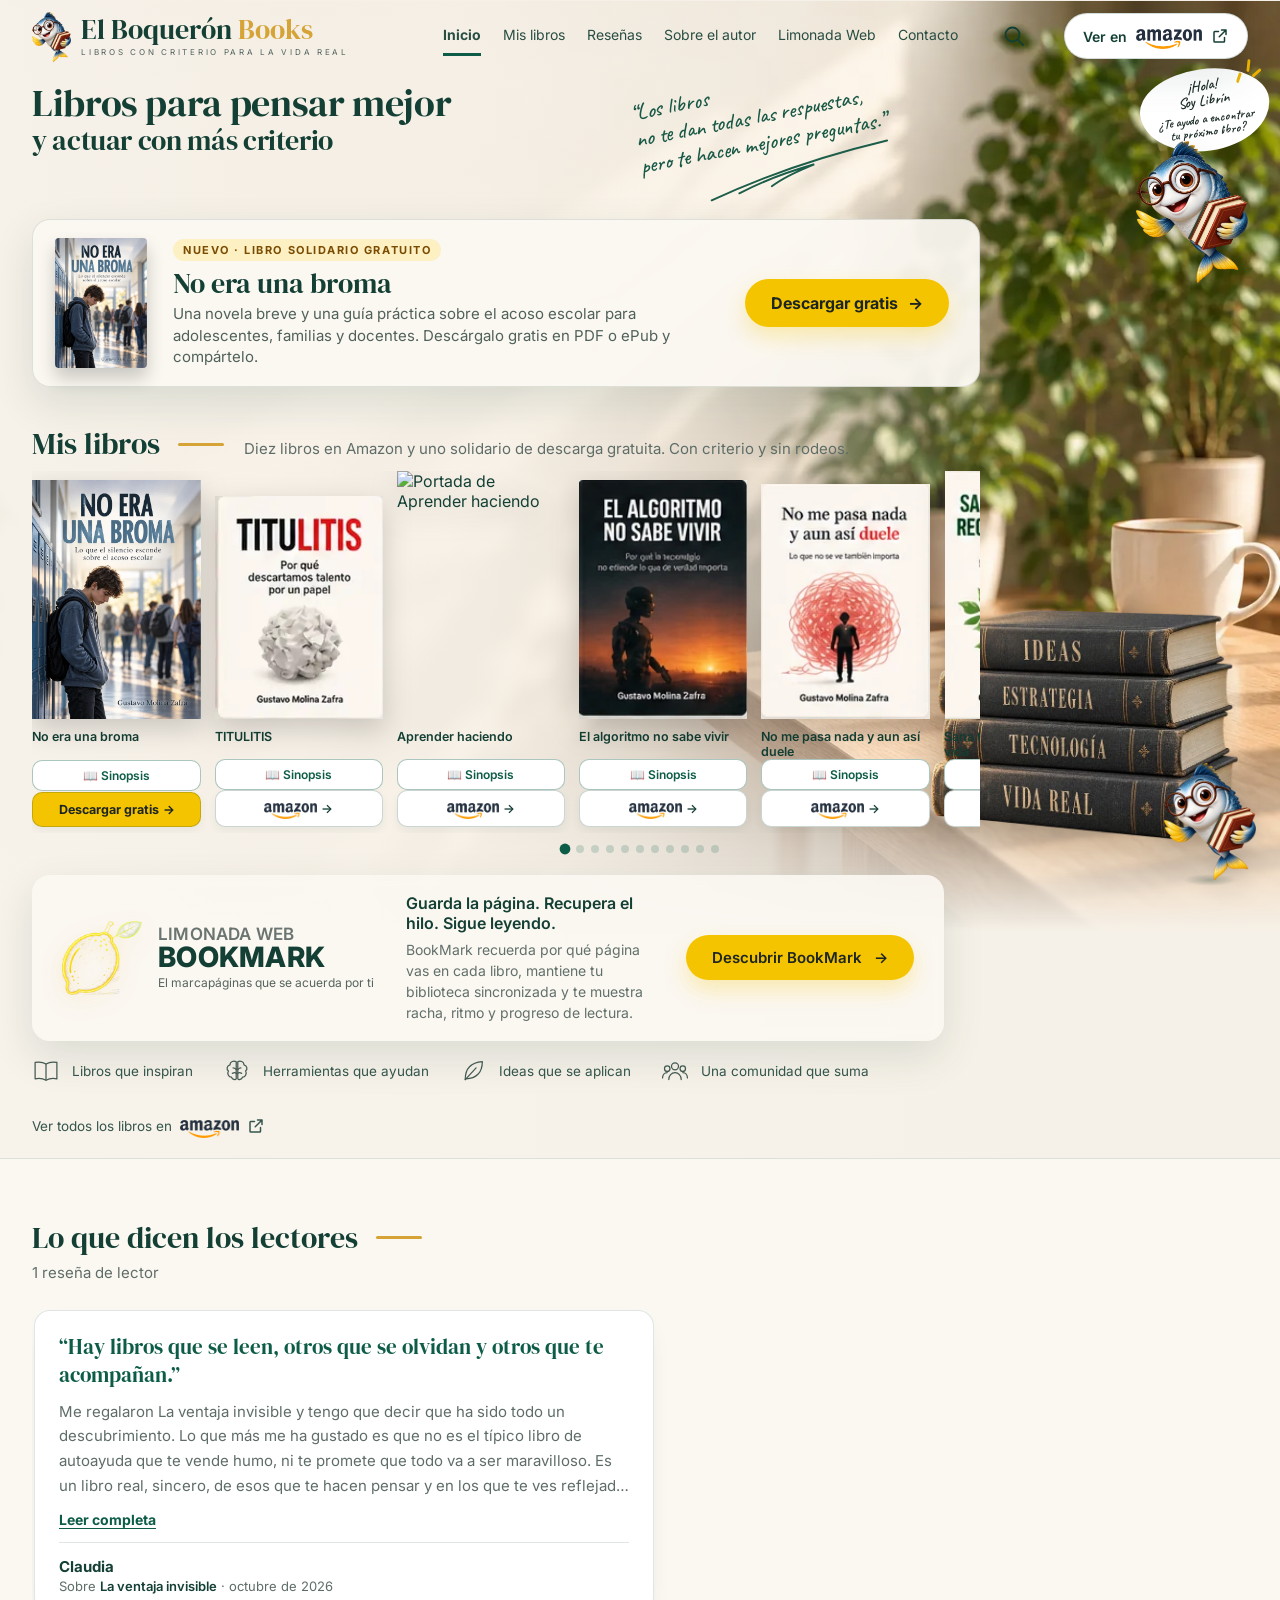
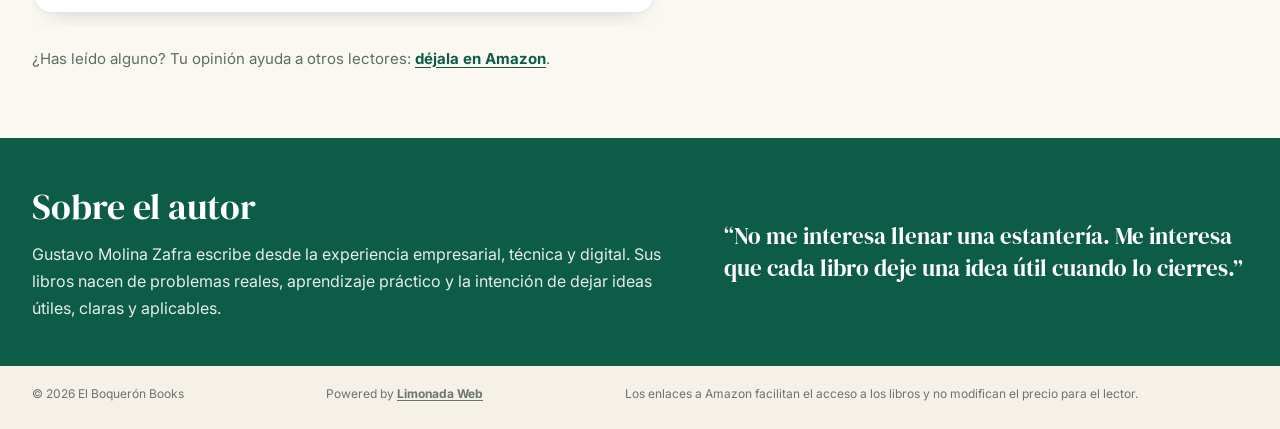
==== index.html @ f9d245a7 "Ficha No era una broma: enlace a Limonada Web en créditos; Librín: biografía como técnico de vehícul" ====
<!DOCTYPE html>
<html lang="es">
<head>
<meta charset="utf-8">
<meta name="viewport" content="width=device-width, initial-scale=1">
<meta name="description" content="El Boquerón Books · Libros de Gustavo Molina Zafra sobre empresa, aprendizaje, tecnología, salud, vida práctica y novela. Y un libro solidario de descarga gratuita sobre acoso escolar: No era una broma.">
<meta name="theme-color" content="#0d5c47">
<link rel="canonical" href="https://elboqueronbooks.com/">
<meta property="og:type" content="website">
<meta property="og:title" content="El Boquerón Books · Gustavo Molina Zafra">
<meta property="og:description" content="Libros para pensar mejor y actuar con más criterio.">
<meta property="og:url" content="https://elboqueronbooks.com/">
<meta property="og:image" content="https://elboqueronbooks.com/icon-512.png">
<title>El Boquerón Books · Gustavo Molina Zafra</title>
<link rel="icon" href="favicon.ico" sizes="any">
<link rel="icon" type="image/png" sizes="32x32" href="favicon-32.png">
<link rel="apple-touch-icon" href="apple-touch-icon.png">
<link rel="preload" as="image" href="assets/fondo-hero.webp" media="(min-width:721px)">
<link rel="preconnect" href="https://fonts.googleapis.com">
<link rel="preconnect" href="https://fonts.gstatic.com" crossorigin>
<link href="https://fonts.googleapis.com/css2?family=Caveat:wght@500;600&family=DM+Serif+Display&family=Inter:wght@400;500;600;700;800&display=swap" rel="stylesheet">
<style>
:root{
  --paper:#f6f1e8;--paper2:#fbf8f2;--ink:#133f34;--muted:#5f6d68;--green:#0d5c47;--green2:#0a4637;
  --gold:#d6a337;--yellow:#f5c400;--line:rgba(19,63,52,.13);--shadow:0 16px 42px rgba(20,62,51,.12);
  --wrap:1300px;--head:88px;
}
*{box-sizing:border-box}
html{scroll-behavior:smooth}
body{margin:0;color:var(--ink);font-family:Inter,system-ui,sans-serif;background:var(--paper);-webkit-font-smoothing:antialiased}
a{color:inherit;text-decoration:none}
img{display:block;max-width:100%}
button,input{font:inherit}
.wrap{width:min(var(--wrap),calc(100% - 64px));margin:auto}
:focus-visible{outline:3px solid var(--gold);outline-offset:3px}

/* ---------- cabecera ---------- */
.topbar{position:sticky;top:0;z-index:60;transition:background .25s,box-shadow .25s,border-color .25s;border-bottom:1px solid transparent}
.topbar.scrolled{background:rgba(249,246,239,.9);backdrop-filter:blur(14px);-webkit-backdrop-filter:blur(14px);border-color:var(--line)}
.navbar{height:var(--head);display:flex;align-items:center;gap:28px}
.brand{display:flex;align-items:center;gap:10px;flex-shrink:0}
.brand img{height:62px;width:auto;margin-top:4px}
.brand-text{display:flex;flex-direction:column}
.brand-name{font-family:"DM Serif Display",serif;font-size:36px;line-height:1;color:var(--ink);white-space:nowrap}
.brand-name em{font-style:normal;color:var(--gold)}
.brand-tag{font-size:9.5px;letter-spacing:.34em;color:#51625c;margin-top:6px;white-space:nowrap}
.nav{display:flex;align-items:center;gap:30px;margin-left:auto;font-size:15px;color:#284d43}
.nav a{padding:10px 0;border-bottom:3px solid transparent}
.nav a[aria-current]{font-weight:700;border-color:var(--green)}
.nav a:hover{border-color:rgba(13,92,71,.35)}
.search-btn{display:grid;place-items:center;width:44px;height:44px;margin-left:18px;border:0;border-radius:50%;background:transparent;color:var(--ink);cursor:pointer}
.search-btn:hover{background:rgba(13,92,71,.08)}
.amazon-top{display:inline-flex;align-items:center;gap:0;background:var(--green);color:#fff;padding:13px 24px;border-radius:999px;font-weight:600;font-size:15px;box-shadow:var(--shadow);white-space:nowrap}
.amazon-top:hover,.hero-btn.primary:hover,.buy:hover{background:var(--green2)}
.amazon-a{display:grid;place-items:center;width:28px;height:28px;border-radius:50%;background:#fff;color:#111;font-weight:800;font-family:Georgia,serif;flex-shrink:0}

/* ---------- escenario principal ---------- */
.stage{position:relative;margin-top:calc(var(--head) * -1);padding-top:var(--head);overflow:hidden;
  background:
    linear-gradient(90deg,rgba(247,242,234,.93) 0%,rgba(247,242,234,.84) 38%,rgba(247,242,234,.5) 60%,rgba(247,242,234,0) 80%),
    linear-gradient(180deg,rgba(246,241,232,0) 62%,rgba(246,241,232,.75) 88%,var(--paper) 100%),
    url("assets/fondo-hero.webp") right top/cover no-repeat,var(--paper)}
.stage-inner{position:relative}

.hero{position:relative;min-height:350px;padding-top:26px}
.hero-copy{max-width:640px;position:relative;z-index:2}
.hero h1{font-family:"DM Serif Display",serif;font-weight:400;margin:0;color:var(--ink);letter-spacing:-.015em}
.hero h1 .l1{display:block;font-size:clamp(44px,4.1vw,60px);line-height:1.04}
.hero h1 .l2{display:block;font-size:clamp(33px,3vw,44px);line-height:1.12;margin-top:4px}
.lead{font-size:19px;line-height:1.45;color:#4f615a;margin:14px 0 0;max-width:600px}
.author-name{font-size:19px;font-weight:700;margin:20px 0 4px}
.author-meta{font-size:11px;color:#8b9691;letter-spacing:.3em}
.hero-actions{display:flex;gap:26px;flex-wrap:wrap;margin-top:22px}
.hero-btn{display:inline-flex;align-items:center;gap:12px;padding:14px 26px;border-radius:10px;font-weight:500;font-size:15px;border:1px solid rgba(19,63,52,.4);background:rgba(255,255,255,.35)}
.hero-btn.primary{background:var(--green);color:#fff;border-color:var(--green)}
.hero-btn:not(.primary):hover{background:rgba(255,255,255,.7)}

/* cita manuscrita */
.quote{position:absolute;left:47%;top:70px;z-index:1;margin:0;font-family:Caveat,cursive;font-weight:500;font-size:clamp(24px,2.1vw,34px);line-height:1.2;color:#185846;transform:rotate(-11deg);transform-origin:left top;white-space:nowrap}
.quote svg{display:block;width:230px;height:auto;margin:6px 0 0 60px}

/* Librín en el hero */
.hero-librin{position:absolute;right:0;top:-6px;z-index:3;width:112px}
.hero-bubble{position:relative;display:block;margin:0 0 -18px 16px;width:220px;padding:18px 20px 20px;border:0;border-radius:50% 50% 50% 50%/46% 46% 54% 54%;background:#fff;box-shadow:0 14px 34px rgba(0,0,0,.12);font-family:Caveat,cursive;font-weight:600;font-size:25px;line-height:1.02;color:#1b2b27;text-align:center;transform:rotate(-8deg);cursor:pointer}
.hero-bubble small{display:block;font-size:21px;margin-top:4px;line-height:1.05}
.hero-bubble:after{content:"";position:absolute;left:44px;bottom:-14px;width:30px;height:30px;background:#fff;clip-path:polygon(0 0,100% 0,10% 100%)}
.hero-bubble svg{position:absolute;right:4px;top:-4px;width:26px;height:26px;pointer-events:none}
.hero-fish{display:block;width:112px;margin-left:auto;padding:0;border:0;background:transparent;cursor:pointer}
.hero-fish img{width:100%;height:auto;filter:drop-shadow(0 18px 18px rgba(0,0,0,.16));animation:librinBob 3.6s ease-in-out infinite}
.hero-fish:hover img{animation-play-state:paused}

/* libros */
.books-area{position:relative;padding-top:22px}
.section-head{margin:0 0 18px}
.section-head h2{font-family:"DM Serif Display",serif;font-weight:400;font-size:clamp(32px,2.6vw,40px);line-height:1;margin:0 0 6px;display:flex;align-items:center;gap:18px}
.section-head h2:after{content:"";width:46px;height:3px;background:var(--gold);border-radius:99px}
.section-head p{margin:0;color:var(--muted);font-size:16px}
.books{display:flex;overflow-x:auto;overflow-y:visible;gap:18px;max-width:min(1010px,78%);scroll-snap-type:x mandatory;padding-bottom:6px;scrollbar-width:none;-ms-overflow-style:none;touch-action:pan-x}.books::-webkit-scrollbar{display:none}
.book{display:flex;flex-direction:column;flex:0 0 calc((min(1010px,78vw) - 5*18px)/5.4);scroll-snap-align:start;min-width:100px;touch-action:pan-x;overflow:visible}
.cover{position:relative;aspect-ratio:.68/1}
.cover img{position:absolute;inset:0;width:100%;height:100%;object-fit:contain;object-position:center bottom;filter:drop-shadow(0 10px 14px rgba(0,0,0,.18))}
.book h3{font-size:15px;line-height:1.18;margin:12px 0 5px;font-weight:600}
.book p{font-size:13px;line-height:1.38;color:#66736e;margin:0 0 14px}
.buy{margin-top:auto;align-self:flex-start;display:inline-flex;align-items:center;gap:8px;background:var(--green);color:#fff;padding:9px 16px 9px 10px;border-radius:12px;font-size:13px;font-weight:500;white-space:nowrap}
.buy .amazon-a{width:24px;height:24px;font-size:14px}
.pile{position:absolute;z-index:1;top:70px;right:calc(-1 * max(32px,(100vw - var(--wrap)) / 2) - 18px);width:clamp(250px,21vw,340px);pointer-events:none;filter:drop-shadow(-10px 18px 18px rgba(40,30,20,.22))}

/* libro solidario */
.solidario{position:relative;z-index:2;margin:6px 0 26px;max-width:min(1010px,78%);display:grid;grid-template-columns:auto 1fr auto;gap:26px;align-items:center;padding:18px 30px 18px 22px;background:rgba(251,248,242,.94);border-radius:18px;border:1px solid var(--line);box-shadow:var(--shadow)}
.sol-cover{width:92px;height:auto;border-radius:4px;box-shadow:0 10px 18px rgba(0,0,0,.2)}
.sol-tag{display:inline-block;font-size:11px;font-weight:700;letter-spacing:.14em;text-transform:uppercase;color:#7a4b00;background:#fdf0c2;border-radius:999px;padding:4px 10px;margin-bottom:8px}
.sol-copy h2{font-family:"DM Serif Display",serif;font-weight:400;font-size:28px;line-height:1.05;margin:0 0 4px}
.sol-copy p{margin:0;color:#4f615a;font-size:15px;line-height:1.45;max-width:520px}
.sol-cta{display:inline-flex;align-items:center;gap:10px;background:var(--yellow);color:#1c2522;padding:14px 26px;border-radius:999px;font-weight:700;white-space:nowrap;box-shadow:0 10px 22px rgba(245,196,0,.28)}
.sol-cta:hover{background:#e8b900}
.buy.free{background:var(--yellow);color:#1c2522;font-weight:700;padding:9px 16px}
.buy.free:hover{background:#e8b900}
.bcard .free-link{display:inline-block;margin-top:6px;background:var(--yellow);color:#1c2522;font-weight:700;border-radius:8px;padding:6px 10px;font-size:13px}
@media (max-width:720px){.solidario{grid-template-columns:auto 1fr;max-width:100%;padding:16px;gap:16px}.sol-cta{grid-column:1/-1;justify-content:center}.sol-cover{width:74px}.sol-copy h2{font-size:23px}.sol-copy p{font-size:14px}}

/* BookMark */
.bookmark{position:relative;z-index:2;margin:30px 0 0;max-width:min(1170px,91%);padding:18px 44px 18px 40px;background:rgba(251,248,242,.9);backdrop-filter:blur(6px);-webkit-backdrop-filter:blur(6px);border-radius:18px;box-shadow:var(--shadow);display:grid;grid-template-columns:auto 1fr auto;align-items:center;gap:48px}
.bm-logo{display:flex;align-items:center;gap:16px}
.bm-logo img{width:92px;height:auto;flex-shrink:0;filter:drop-shadow(0 6px 10px rgba(214,163,55,.35))}
.bm-logo strong{display:block;font-size:22px;font-weight:600;color:#6a7470;letter-spacing:.01em;line-height:1}
.bm-logo b{display:block;font-size:34px;line-height:1.05;font-weight:800;color:var(--ink);letter-spacing:.01em}
.bm-logo small{display:block;font-size:13px;color:#56645f;margin-top:2px}
.bm-copy h3{font-size:18px;margin:0 0 6px;font-weight:600}
.bm-copy p{margin:0;color:#62706b;line-height:1.5;font-size:15px;max-width:440px}
.bm-cta{background:var(--yellow);color:#1c2522;padding:16px 32px;border-radius:999px;font-weight:600;white-space:nowrap;display:inline-flex;gap:12px;align-items:center;box-shadow:0 10px 22px rgba(245,196,0,.28)}
.bm-cta:hover{background:#e8b900}

/* ventajas */
.benefits{display:flex;align-items:center;gap:46px;padding:26px 0 30px;color:#35564c;font-size:14px}
.benefit{display:flex;align-items:center;gap:12px}
.benefit svg{width:34px;height:34px;flex-shrink:0;color:#445a53}
.benefits .all{margin-left:auto;display:flex;align-items:center;gap:12px}
.benefits .all:hover{color:var(--green)}

/* sobre el autor y pie */
.about{padding:60px 0;background:var(--green);color:#fff}
.about-grid{display:grid;grid-template-columns:1.1fr .9fr;gap:52px;align-items:center}
.about h2{font-family:"DM Serif Display",serif;font-size:44px;margin:0 0 14px;font-weight:400}
.about p{font-size:17px;line-height:1.7;color:#e5eee9;margin:0}
.about .quote2{font-family:"DM Serif Display",serif;font-size:28px;line-height:1.4}
footer{padding:24px 0 70px;font-size:12px;color:#69756f}
.footer-row{display:flex;justify-content:space-between;gap:20px;flex-wrap:wrap}

/* ---------- Librín flotante ---------- */
.librin-float{position:fixed;right:24px;bottom:20px;z-index:80;display:flex;flex-direction:column;align-items:flex-end;gap:14px;transition:opacity .3s,transform .3s}
.librin-float.off{opacity:0;transform:translateY(24px) scale(.9);pointer-events:none}
.librin-float.hidden{display:none}
.librin-bubble{position:relative;display:none;width:220px;margin-right:30px;padding:15px 18px;background:#fff;border:0;border-radius:24px;box-shadow:0 18px 40px rgba(0,0,0,.16);text-align:left;cursor:pointer;color:inherit}
.librin-bubble:after{content:"";position:absolute;right:38px;bottom:-9px;width:20px;height:20px;background:#fff;transform:rotate(45deg);border-radius:4px}
.librin-bubble strong{display:block;font-size:19px;line-height:1.08;color:#174f42}
.librin-bubble span{display:block;margin-top:6px;font-size:14px;line-height:1.32;color:#35574e}
.librin-x{position:absolute;right:24px;top:-12px;z-index:2;display:none;width:31px;height:31px;border-radius:50%;border:1px solid var(--line);background:#fff;box-shadow:var(--shadow);place-items:center;font-size:18px;line-height:1;color:var(--ink);cursor:pointer}
.librin-figure{position:relative;display:block;width:112px;padding:0;border:0;background:transparent;cursor:pointer;-webkit-tap-highlight-color:transparent}
.librin-figure img{position:relative;z-index:1;width:100%;height:auto;pointer-events:none;filter:drop-shadow(0 10px 14px rgba(0,0,0,.18));animation:librinBob 3.4s ease-in-out infinite;transition:transform .2s}
.librin-figure:after{content:"";position:absolute;left:22%;right:22%;bottom:-6px;height:12px;border-radius:50%;background:radial-gradient(ellipse,rgba(19,63,52,.28),rgba(19,63,52,0) 70%);animation:librinShadow 3.4s ease-in-out infinite}
.librin-figure:hover img{animation-play-state:paused;transform:translateY(-6px) rotate(-4deg) scale(1.04)}
.librin-bubble.gone,.librin-x.gone{display:none!important}
@keyframes librinBob{0%,100%{transform:translateY(0) rotate(-2deg)}50%{transform:translateY(-12px) rotate(2deg)}}
@keyframes librinShadow{0%,100%{transform:scaleX(1);opacity:1}50%{transform:scaleX(.72);opacity:.55}}

/* ---------- chat ---------- */
.chat{position:fixed;right:20px;top:104px;width:min(380px,calc(100vw - 28px));height:560px;max-height:calc(100vh - 124px);z-index:95;background:var(--paper2);border:1px solid var(--line);border-radius:20px;box-shadow:0 24px 65px rgba(0,0,0,.22);display:none;flex-direction:column;overflow:hidden}
.chat.open{display:flex}
.chat-head{background:var(--green);color:#fff;padding:14px 16px;display:flex;align-items:center;gap:10px}
.chat-avatar{width:46px;height:46px;border-radius:50%;overflow:hidden;background:#fff;flex-shrink:0}
.chat-avatar img{width:100%;height:100%;object-fit:cover}
.chat-id strong{font-family:"DM Serif Display",serif;font-size:22px;font-weight:400;display:block}
.chat-id small{opacity:.8}
.chat-close{margin-left:auto;border:0;background:none;color:#fff;font-size:25px;cursor:pointer}
.chat-body{flex:1;overflow:auto;padding:14px;background:#f8f4ec}
.msg{max-width:86%;padding:10px 12px;border-radius:14px;margin-bottom:10px;font-size:13px;line-height:1.45}
.msg.bot{background:#fff;border:1px solid #e1d9cc;border-bottom-left-radius:4px}
.msg.user{background:var(--green);color:#fff;margin-left:auto;border-bottom-right-radius:4px}
.typing{display:inline-flex;gap:5px;padding:11px 13px;background:#fff;border:1px solid #e1d9cc;border-radius:14px}
.typing i{width:7px;height:7px;border-radius:50%;background:#8d9994;animation:blink 1s infinite}
.typing i:nth-child(2){animation-delay:.15s}.typing i:nth-child(3){animation-delay:.3s}
@keyframes blink{0%,80%,100%{opacity:.25;transform:none}40%{opacity:1;transform:translateY(-2px)}}
.chat-chips{display:grid;grid-template-columns:1fr 1fr;gap:7px;padding:10px;background:#f8f4ec}
.chat-chips button{border:1px solid var(--line);background:#fff;border-radius:999px;padding:8px 9px;font-size:11px;cursor:pointer}
.chat-form{display:grid;grid-template-columns:1fr 44px;gap:8px;padding:10px;border-top:1px solid var(--line);background:#fff}
.chat-form input{min-width:0;border:1px solid #d7cec0;border-radius:999px;padding:11px 13px;outline:none}
.chat-form input:focus{border-color:var(--green)}
.chat-form button{border:0;border-radius:50%;background:var(--green);color:#fff;font-size:18px;cursor:pointer}
.chat-note{text-align:center;background:#fff;color:#7b8580;font-size:9px;padding:0 10px 6px}
.chat-restart{display:block;width:calc(100% - 20px);margin:0 10px 9px;padding:7px;border:1px solid rgba(13,92,71,.2);border-radius:8px;background:transparent;color:var(--green);font-size:11px;font-weight:600;cursor:pointer;text-align:center}
.chat-restart:hover{background:#f0faf5}

/* ---------- ajuste de tamaños: hero más compacto ---------- */
:root{--head:72px}
.brand img{height:50px;margin-top:2px}.brand-name{font-size:30px}.brand-tag{font-size:8.5px;margin-top:4px}
.nav{font-size:14px;gap:26px}.amazon-top{padding:10px 20px;font-size:14px}.amazon-a{width:26px;height:26px}
.hero{min-height:0;padding-top:10px;padding-bottom:4px}
.hero h1 .l1{font-size:clamp(34px,3vw,44px);line-height:1.05}
.hero h1 .l2{font-size:clamp(25px,2.2vw,32px);margin-top:2px}
.lead{font-size:16px;line-height:1.45;margin-top:8px;max-width:600px}
.author{display:flex;align-items:baseline;gap:14px;flex-wrap:wrap;margin-top:12px}
.author-name{font-size:16px;margin:0}.author-meta{font-size:10px}
.hero-actions{margin-top:14px;gap:16px}.hero-btn{padding:10px 20px;font-size:14px}
.quote{top:28px;font-size:clamp(21px,1.75vw,28px)}.quote svg{width:190px;margin-top:4px}
.hero-librin{width:112px;top:-4px}
.hero-bubble{width:130px;font-size:15px;padding:9px 10px 11px;margin:0 0 -10px 4px}.hero-bubble small{font-size:13px}
.hero-bubble:after{left:36px;bottom:-12px;width:24px;height:24px}
.hero-fish{width:112px}
.books-area{padding-top:16px}
.section-head{display:flex;align-items:baseline;gap:20px;flex-wrap:wrap;margin-bottom:12px}
.section-head h2{font-size:30px;margin:0}.section-head p{font-size:15px}
.books{gap:18px}
.book h3{font-size:14px;margin:10px 0 12px}.book p{font-size:12.5px;margin-bottom:12px}
.buy{align-self:stretch;justify-content:center;padding:8px;font-size:12.5px;border-radius:10px}.buy .amazon-a{width:22px;height:22px;font-size:13px}
.pile{top:215px;height:auto;width:clamp(220px,18vw,290px)}
.bookmark{margin-top:22px;padding:12px 32px;gap:36px}
.bm-logo img{width:80px}.bm-logo strong{font-size:17px}.bm-logo b{font-size:28px}.bm-logo small{font-size:12px}
.bm-copy h3{font-size:16px}.bm-copy p{font-size:14px}.bm-cta{padding:13px 26px;font-size:15px}
.benefits{padding:16px 0 20px;font-size:13.5px}.benefit svg{width:28px;height:28px}
.about{padding:44px 0}.about h2{font-size:36px;margin-bottom:10px}.about p{font-size:16px}.about .quote2{font-size:23px}
footer{padding:20px 0 28px}
.librin-figure{width:92px}
@media(min-width:1121px){footer .footer-row{padding-right:110px}}

/* ---------- botones con logotipo oficial de Amazon (sin alterar, sobre blanco) ---------- */
.amz-logo{display:block;width:auto;height:20px;margin-top:6px;flex-shrink:0}
.amazon-top{background:#fff;color:var(--ink);border:1px solid rgba(19,63,52,.18);gap:9px;padding:9px 18px}
.amazon-top:hover{background:#fff;border-color:var(--green)}
.buy{background:#fff;color:var(--ink);border:1px solid rgba(19,63,52,.22);gap:6px;font-weight:600;box-shadow:0 4px 10px rgba(20,62,51,.06)}
.buy:hover{background:#fff;border-color:var(--green);box-shadow:0 6px 14px rgba(20,62,51,.12)}
.buy .amz-logo{height:17px;margin-top:5px}
.benefits .all{gap:8px}.benefits .all .amz-logo{height:18px;margin-top:5px}

/* ---------- escritorio: fondo ajustado a la altura de pantalla (mesa y libros visibles sin scroll) ---------- */
@media(min-width:1121px){
 .stage{--bgH:clamp(600px,calc(100vh + 30px),1080px);background:var(--paper)}
 .stage:before{content:"";position:absolute;top:0;right:0;z-index:0;height:var(--bgH);aspect-ratio:1536/1024;
  background:url("assets/fondo-hero.webp") right top/cover no-repeat;
  -webkit-mask-image:linear-gradient(to right,transparent 0,#000 24%),linear-gradient(to bottom,#000 78%,transparent 100%);
  -webkit-mask-composite:source-in;
  mask-image:linear-gradient(to right,transparent 0,#000 24%),linear-gradient(to bottom,#000 78%,transparent 100%);
  mask-composite:intersect;pointer-events:none}
 .stage:after{content:"";position:absolute;inset:0;z-index:0;pointer-events:none;
  background:linear-gradient(90deg,rgba(247,242,234,.93) 0%,rgba(247,242,234,.84) 38%,rgba(247,242,234,.5) 60%,rgba(247,242,234,0) 80%)}
 .stage-inner{z-index:2}
 .hero{min-height:clamp(140px,10.2vw,160px)}
 .bookmark{max-width:min(1000px,75%)}
 .benefits{max-width:min(1000px,75%);flex-wrap:wrap;gap:12px 30px}.benefits .all{margin-left:0}
 .pile{z-index:1;top:calc(var(--bgH) * .655);right:calc(var(--bgH) * .045);width:calc(var(--bgH) * .33);height:auto}
}

/* ---------- chat de Librín: mensajes enriquecidos ---------- */
.msg p{margin:0 0 6px}.msg p:last-child{margin:0}
.msg.bot strong{color:var(--ink)}
.chat-chips{display:flex;flex-wrap:wrap;gap:6px;padding:8px 10px 10px}
.chat-chips[hidden]{display:none}
.chat-chips button{padding:7px 11px;font-size:11.5px;color:var(--ink);transition:border-color .15s,background .15s}
.chat-chips button:hover{border-color:var(--green);background:#f3f8f5}
.bcard{display:grid;grid-template-columns:48px 1fr;gap:10px;align-items:center;max-width:90%;margin:0 0 8px;padding:8px;background:#fff;border:1px solid #e1d9cc;border-radius:12px}
.bc-cover{width:48px;height:72px;object-fit:cover;border-radius:3px;box-shadow:0 4px 10px rgba(0,0,0,.15)}
.bcard b{display:block;font-size:12.5px;line-height:1.2;color:var(--ink)}
.bcard small{display:block;margin:2px 0 7px;font-size:11px;line-height:1.3;color:#6b7771}
.bcard a{display:inline-flex;align-items:center;gap:5px;padding:4px 9px;border:1px solid rgba(19,63,52,.22);border-radius:8px;font-size:11.5px;font-weight:600;color:var(--ink)}
.bcard a:hover{border-color:var(--green)}
.bcard a img{height:13px;width:auto;margin-top:4px}

/* ---------- siete libros en una fila ---------- */
.buy .buy-txt{display:none}
.book h3{font-size:12.5px;line-height:1.2}
.buy{padding:7px 4px;gap:4px}.buy .buy-txt{display:none}.buy .amz-logo{height:16px}

/* ---------- sinopsis al pasar el ratón por la portada ---------- */
.synopsis{display:none!important}
.cover{cursor:help;outline:none}
.syn-btn{display:block;width:100%;margin:8px 0 0;padding:7px 6px;border:1px solid rgba(13,92,71,.35);border-radius:10px;
 background:#fff;color:var(--green);font-size:12px;font-weight:600;cursor:pointer;text-align:center;
 transition:background .15s,border-color .15s}
.syn-btn:hover{background:#f0faf5;border-color:var(--green)}
/* modal de sinopsis */
.syn-overlay{display:none;position:fixed;inset:0;z-index:9000;background:rgba(0,0,0,.55);align-items:center;justify-content:center;padding:16px}
.syn-overlay.open{display:flex}
.syn-modal{background:#fff;border-radius:16px;max-width:520px;width:100%;max-height:80vh;display:flex;flex-direction:column;box-shadow:0 24px 60px rgba(0,0,0,.3);overflow:hidden}
.syn-modal-head{padding:20px 22px 16px;border-bottom:1px solid #eee;display:flex;align-items:flex-start;justify-content:space-between;gap:12px}
.syn-modal-head h2{font-family:"DM Serif Display",serif;font-size:22px;font-weight:400;color:var(--ink);margin:0;line-height:1.2}
.syn-modal-close{flex-shrink:0;width:34px;height:34px;border-radius:50%;border:1px solid #ddd;background:#fff;font-size:20px;cursor:pointer;display:grid;place-items:center;color:#666;margin-top:-2px}
.syn-modal-close:hover{background:#f5f5f5}
.syn-modal-body{padding:18px 22px 22px;overflow-y:auto;font-size:14.5px;line-height:1.65;color:#2d3e38}
.syn-modal-body .syn-hook{font-family:"DM Serif Display",serif;font-size:20px;line-height:1.25;color:var(--ink);margin:0 0 14px;display:block}
.syn-modal-body p{margin:0 0 10px}.syn-modal-body p:last-child{margin:0}
.syn-modal-foot{padding:14px 22px;border-top:1px solid #eee;display:flex;justify-content:flex-end}
.syn-modal-foot button{padding:10px 28px;background:var(--green);color:#fff;border:none;border-radius:10px;font-size:14px;font-weight:600;cursor:pointer}
.syn-modal-foot button:hover{background:var(--green2)}
@media(max-width:520px){.syn-modal-head h2{font-size:18px}.syn-modal-body{font-size:13.5px}.syn-modal-body .syn-hook{font-size:17px}}
.book .synopsis p{margin:0 0 8px;color:#dde9e3;font-size:12.5px;line-height:1.5}.book .synopsis p:last-child{margin:0}
.book .synopsis .syn-hook{font-family:"DM Serif Display",serif;font-size:17px;line-height:1.25;color:#fff;margin-bottom:10px}
.synopsis:before{content:"";display:block;width:34px;height:3px;border-radius:9px;background:var(--gold);margin-bottom:10px}




@media(hover:none){.cover{cursor:pointer}.cover:hover .synopsis{opacity:0;visibility:hidden}.book.syn-open .synopsis{opacity:1;visibility:visible;transform:none}}

@media(prefers-reduced-motion:reduce){.synopsis{transition:none}}

/* puntos de navegación del carrusel */
.car-dots{display:flex;justify-content:center;gap:7px;margin-top:12px}
.car-dots button{width:8px;height:8px;border-radius:50%;border:none;background:rgba(13,92,71,.18);padding:0;cursor:pointer;transition:background .2s,transform .2s}
.car-dots button.active{background:var(--green);transform:scale(1.35)}
.car-dots button:hover:not(.active){background:rgba(13,92,71,.4)}
@media(max-width:720px){.car-dots{gap:6px}.car-dots button{width:7px;height:7px}}

/* alineación botones sinopsis */
.book h3{min-height:2.4em;display:-webkit-box;-webkit-line-clamp:2;-webkit-box-orient:vertical;overflow:hidden;margin-bottom:0}
.syn-btn{margin-top:auto!important}

/* ---------- responsive ---------- */
@media(min-width:1440px){.bookmark{margin-left:-56px}}
@media(max-width:1280px){
 .brand-name{font-size:28px}.brand-tag{font-size:8px}.nav{gap:22px;font-size:14px}.search-btn{margin-left:6px}
 .books{gap:14px}.quote{left:49%}
 .bookmark{margin-left:0;gap:32px;padding:18px 30px}
 .benefits{gap:30px}
}
@media(max-width:1120px){
 :root{--head:78px}
 .brand img{height:52px}.nav{display:none}.search-btn{margin-left:auto}
 .stage{background:
    linear-gradient(90deg,rgba(247,242,234,.94) 0%,rgba(247,242,234,.8) 55%,rgba(247,242,234,.35) 100%),
    linear-gradient(180deg,rgba(246,241,232,0) 35%,var(--paper) 70%),
    url("assets/fondo-hero.webp") 80% top/auto 780px no-repeat,var(--paper)}
 .hero{min-height:0;padding-bottom:22px}
 .quote,.hero-librin,.pile{display:none}
 .books{max-width:calc(100% + 32px);margin:0 -16px;padding:4px 16px 8px;gap:16px}.book{flex:0 0 calc((100vw - 64px)/3.3)}.book h3{font-size:13.5px}.buy .buy-txt{display:inline}
 .bookmark{max-width:none;grid-template-columns:1fr;gap:18px;padding:22px}
 .benefits{flex-wrap:wrap;gap:18px 30px}.benefits .all{margin-left:0}
 .librin-bubble{display:block}.librin-x{display:grid}
 .chat{top:auto;bottom:20px}
}
@media(max-width:720px){
 :root{--head:68px}
 .wrap{width:calc(100% - 28px)}
 .navbar{gap:8px}.brand{gap:7px;min-width:0}.brand img{height:42px}.brand-name{font-size:21px}.brand-tag{display:none}.hide-sm{display:none}
 .search-btn{width:40px;height:40px}
 .amazon-top .amazon-a{margin-right:7px!important}.amazon-top{padding:7px 12px;font-size:13px;gap:6px;flex-shrink:0}.amazon-top .amz-logo{height:18px}.amazon-top .ext{display:none}.amazon-top .amazon-a{width:22px;height:22px;font-size:13px}
 .stage{background:
    linear-gradient(180deg,rgba(247,242,234,.72) 0%,rgba(247,242,234,.9) 38%,var(--paper) 62%),
    url("assets/fondo-hero-movil.webp") center top/100% auto no-repeat,var(--paper)}
 .hero{padding-top:14px}
 .hero h1 .l1{font-size:33px}.hero h1 .l2{font-size:25px}.lead{font-size:15.5px}.author{row-gap:2px}.section-head{row-gap:4px}.section-head h2{font-size:28px}
 .hero-actions{gap:12px}.hero-btn{padding:13px 18px;font-size:14px}
 .books{max-width:calc(100% + 28px);margin:0 -14px;padding:4px 14px 10px;gap:14px}
 .book{flex:0 0 calc((100vw - 56px)/2.2)}.buy .buy-txt{display:none}
 .book h3{font-size:14px}.book p{font-size:12px}.buy{font-size:12px}
 .bm-logo img{width:70px}.bm-logo strong{font-size:17px}.bm-logo b{font-size:27px}
 .bm-cta{justify-content:center}
 .benefits{display:grid;grid-template-columns:1fr 1fr;font-size:13px}.benefits .all{grid-column:1/-1}
 footer{padding-bottom:110px}.about-grid{grid-template-columns:1fr;gap:26px}.about{padding:44px 0}.about h2{font-size:36px}
 .librin-float{right:10px;bottom:10px}.librin-bubble{width:196px;margin-right:20px;padding:13px 15px}.librin-bubble:after{right:28px}.librin-bubble strong{font-size:17px}.librin-bubble span{font-size:13px}.librin-x{right:12px}.librin-figure{width:92px}
 .chat{right:8px;left:8px;width:auto;bottom:8px;height:min(70vh,520px);max-height:none}
}
@media(prefers-reduced-motion:reduce){
 html{scroll-behavior:auto}
 .hero-fish img,.librin-figure img,.librin-figure:after{animation:none}
 .librin-float{transition:none}
}
/* ---------- Reseñas de lectores ---------- */
.reviews{padding:64px 0 70px;background:var(--paper2);border-top:1px solid var(--line)}
.rev-head{display:flex;align-items:flex-end;justify-content:space-between;gap:20px;flex-wrap:wrap;margin-bottom:24px}
.rev-head .section-head{margin:0}
.rev-summary{display:flex;align-items:center;gap:8px;flex-wrap:wrap;margin-top:10px;color:var(--muted);font-size:15px}
.rev-summary b{color:var(--ink);font-size:18px}
.rev-stars{color:var(--gold);letter-spacing:2px;font-size:17px;white-space:nowrap}
.rev-stars .off{color:rgba(19,63,52,.18)}
.rev-arrows{display:flex;gap:10px}
.rev-arrows[hidden]{display:none}
.rev-arrows button{width:44px;height:44px;border-radius:50%;border:1.5px solid var(--line);background:#fff;color:var(--green);font-size:20px;cursor:pointer;transition:.2s}
.rev-arrows button:hover:not(:disabled){background:var(--green);color:#fff;border-color:var(--green)}
.rev-arrows button:disabled{opacity:.35;cursor:default}
.rev-track{display:flex;gap:18px;overflow-x:auto;scroll-snap-type:x mandatory;padding:4px 2px 14px;scrollbar-width:none}
.rev-track::-webkit-scrollbar{display:none}
.rev-card{flex:0 0 calc((100% - 36px)/3);scroll-snap-align:start;background:#fff;border:1px solid var(--line);border-radius:16px;padding:22px 24px 18px;box-shadow:0 10px 24px -16px rgba(20,62,51,.35);display:flex;flex-direction:column}
.rev-top{display:flex;align-items:center;justify-content:space-between;gap:10px;margin-bottom:8px}
.rev-origin{font-size:11px;font-weight:700;letter-spacing:.06em;text-transform:uppercase;color:var(--green);background:rgba(13,92,71,.08);padding:4px 9px;border-radius:99px}
.rev-card blockquote{margin:0 0 12px;flex:1}
.rev-highlight{margin:0 0 10px;font-family:"DM Serif Display",serif;font-weight:400;font-size:21px;line-height:1.35;color:var(--green)}
.rev-text{font-family:Inter,system-ui,sans-serif;font-size:15px;line-height:1.65;color:var(--muted)}
.rev-text p{margin:0 0 .6em}.rev-text p:last-child{margin:0}
.rev-text.is-clamped{display:-webkit-box;-webkit-line-clamp:4;-webkit-box-orient:vertical;overflow:hidden}
.rev-text.is-clamped p{display:inline}.rev-text.is-clamped p+p:before{content:" "}
.rev-more{align-self:flex-start;margin:0 0 14px;padding:0;border:0;background:none;color:var(--green);font:700 14px Inter,sans-serif;text-decoration:underline;text-underline-offset:3px;cursor:pointer}
.rev-quote{font-family:"DM Serif Display",serif;font-size:46px;line-height:.6;color:var(--gold);height:18px}
.rev-track--one .rev-card{flex-basis:min(620px,100%)}
.rev-foot{display:flex;align-items:center;gap:12px;border-top:1px solid var(--line);padding-top:14px}
.rev-foot img{width:40px;height:60px;object-fit:cover;border-radius:4px;box-shadow:0 4px 10px rgba(0,0,0,.18);flex:none}
.rev-foot strong{display:block;font-size:15px}
.rev-foot small{display:block;color:var(--muted);font-size:13px;margin-top:2px}
.rev-foot em{font-style:normal;font-weight:600;color:var(--ink)}
.rev-cta{margin:22px 0 0;color:var(--muted);font-size:15px}
.rev-cta a{color:var(--green);font-weight:700;text-decoration:underline;text-underline-offset:3px}
@media(max-width:1120px){.rev-card{flex-basis:calc((100% - 18px)/2)}}
@media(max-width:720px){.reviews{padding:44px 0 50px}.rev-card{flex-basis:86%;padding:20px}.rev-track--one .rev-card{flex-basis:100%}.rev-highlight{font-size:19px}.rev-arrows{display:none}}
footer a.lw-powered{color:inherit;font-weight:700;text-decoration:underline;text-underline-offset:2px}
</style>
</head>
<body>
<div class="syn-overlay" id="synOverlay" role="dialog" aria-modal="true" aria-labelledby="synModalTitle">
  <div class="syn-modal">
    <div class="syn-modal-head">
      <h2 id="synModalTitle"></h2>
      <button class="syn-modal-close" id="synModalClose" aria-label="Cerrar">×</button>
    </div>
    <div class="syn-modal-body" id="synModalBody"></div>
    <div class="syn-modal-foot"><button id="synModalFootClose">Cerrar</button></div>
  </div>
</div>
<header class="topbar" id="topbar">
 <div class="wrap navbar">
  <a class="brand" href="#inicio" aria-label="El Boquerón Books, inicio">
   <img src="logo.webp" alt="" width="132" height="168">
   <span class="brand-text"><span class="brand-name">El Boquerón <em>Books</em></span><span class="brand-tag">LIBROS CON CRITERIO PARA LA VIDA REAL</span></span>
  </a>
  <nav class="nav" aria-label="Principal">
   <a href="#inicio" aria-current="page">Inicio</a>
   <a href="#libros">Mis libros</a>
   <a href="#resenas">Reseñas</a>
   <a href="#autor">Sobre el autor</a>
   <a href="https://www.limonadaweb.com/" target="_blank" rel="noopener">Limonada Web</a>
   <a href="#contacto">Contacto</a>
  </nav>
  <button class="search-btn" id="searchBtn" type="button" aria-label="Buscar un libro con Librín">
   <svg width="24" height="24" viewBox="0 0 24 24" fill="none" stroke="currentColor" stroke-width="1.8" stroke-linecap="round"><circle cx="10.5" cy="10.5" r="7"/><path d="m16 16 5 5"/></svg>
  </button>
  <a class="amazon-top" href="https://www.amazon.es/stores/author/B0H1TQJPHN/allbooks" target="_blank" rel="noopener" aria-label="Ver todos los libros en Amazon"><span class="hide-sm">Ver en</span><img class="amz-logo" src="assets/amazon-logo.webp" alt="Amazon" width="237" height="72"><svg class="ext" width="18" height="18" viewBox="0 0 24 24" fill="none" stroke="currentColor" stroke-width="2" stroke-linecap="round" stroke-linejoin="round"><path d="M14 4h6v6M20 4l-9 9M18 14v5a1 1 0 0 1-1 1H5a1 1 0 0 1-1-1V7a1 1 0 0 1 1-1h5"/></svg></a>
 </div>
</header>

<main id="inicio">
<div class="stage">
 <img class="pile" src="assets/libros-pila.webp" alt="" width="640" height="479">
 <div class="wrap stage-inner">

  <section class="hero" aria-labelledby="heroTitle">
   <div class="hero-copy">
    <h1 id="heroTitle"><span class="l1">Libros para pensar mejor</span><span class="l2">y actuar con más criterio</span></h1>
   </div>

   <blockquote class="quote">“Los libros<br>no te dan todas las respuestas,<br>pero te hacen mejores preguntas.”
    <svg viewBox="0 0 240 40" fill="none" stroke="#1d5e4b" stroke-width="2.4" stroke-linecap="round" aria-hidden="true"><path d="M4 36C60 22 140 8 236 4"/><path d="M40 34c30-9 64-15 100-18-26 5-44 10-58 17"/></svg>
   </blockquote>

   <div class="hero-librin" id="heroLibrin">
    <button type="button" class="hero-bubble" data-open-chat>¡Hola!<br>Soy Librín<small>¿Te ayudo a encontrar<br>tu próximo libro?</small>
     <svg viewBox="0 0 22 22" aria-hidden="true"><g stroke="#f0b400" stroke-width="2.4" stroke-linecap="round"><path d="M4 12 1 18"/><path d="M11 10l2-8"/><path d="M15 15l6-4"/></g></svg>
    </button>
    <button type="button" class="hero-fish" data-open-chat aria-label="Hablar con Librín"><img src="assets/librin.webp" alt="Librín, el asistente de lectura" width="440" height="586"></button>
   </div>
  </section>

  <section class="solidario" id="solidario" aria-labelledby="solidarioTitle">
   <img class="sol-cover" src="assets/book-no-era-una-broma.webp" alt="Portada de No era una broma" width="600" height="851" loading="lazy" decoding="async">
   <div class="sol-copy">
    <span class="sol-tag">Nuevo · Libro solidario gratuito</span>
    <h2 id="solidarioTitle">No era una broma</h2>
    <p>Una novela breve y una guía práctica sobre el acoso escolar para adolescentes, familias y docentes. Descárgalo gratis en PDF o ePub y compártelo.</p>
   </div>
   <a class="sol-cta" href="libros/no-era-una-broma/">Descargar gratis <span aria-hidden="true">→</span></a>
  </section>

  <section class="books-area" id="libros" aria-labelledby="librosTitle">
   <div class="section-head"><h2 id="librosTitle">Mis libros</h2><p>Diez libros en Amazon y uno solidario de descarga gratuita. Con criterio y sin rodeos.</p></div>
   <div class="books">
    <article class="book"><div class="cover" tabindex="0" aria-describedby="syn-broma" aria-label="Sinopsis de No era una broma"><img src="assets/book-no-era-una-broma.webp" alt="Portada de No era una broma: Lo que el silencio esconde sobre el acoso escolar" width="600" height="851" loading="lazy" decoding="async"><div class="synopsis" id="syn-broma" role="tooltip"><p class="syn-hook">A veces el acoso no empieza con un golpe, sino con una risa, un silencio o un grupo del que alguien queda fuera.</p><p>No era una broma es una historia cercana y valiente sobre el bullying, la soledad, el miedo a hablar y la importancia de actuar a tiempo.</p><p>A través de la historia de Álex y de quienes le rodean, ayuda a comprender cómo nace el acoso, cómo afecta a quien lo sufre y qué pueden hacer los compañeros, las familias y los centros educativos para frenarlo. Libro solidario de descarga gratuita.</p></div></div><h3>No era una broma</h3><button type="button" class="syn-btn" aria-expanded="false">📖 Sinopsis</button>
    <a class="buy free" href="libros/no-era-una-broma/" aria-label="Descargar gratis No era una broma">Descargar gratis <span aria-hidden="true">→</span></a></article>
    <article class="book"><div class="cover" tabindex="0" aria-describedby="syn-titulitis" aria-label="Sinopsis de TITULITIS"><img src="https://m.media-amazon.com/images/I/71uw7EAj21L._SL600_.jpg" onerror="this.onerror=null;this.src='assets/book-titulitis.webp'" alt="Portada de TITULITIS" width="600" height="833" loading="lazy" decoding="async"><div class="synopsis" id="syn-titulitis" role="tooltip"><p class="syn-hook">La formación importa. Pero un título no siempre cuenta toda la historia.</p><p>TITULITIS analiza cómo muchas empresas confunden credenciales con capacidad, dejando en segundo plano la experiencia, el talento, la Formación Profesional y el aprendizaje autodidacta.</p><p>No es un libro contra estudiar. Es una invitación a mirar más allá del currículum y preguntarnos qué sabemos hacer realmente. Porque acumular títulos puede abrir puertas, pero demostrar capacidad es lo que permite avanzar.</p></div></div><h3>TITULITIS</h3><button type="button" class="syn-btn" aria-expanded="false">📖 Sinopsis</button>
    <a class="buy" href="https://www.amazon.es/dp/B0HJXDSBFT" target="_blank" rel="noopener" aria-label="Ver TITULITIS en Amazon"><span class="buy-txt">Ver en </span><img class="amz-logo" src="assets/amazon-logo.webp" alt="Amazon" width="237" height="72"><span aria-hidden="true">→</span></a></article>
    <article class="book"><div class="cover" tabindex="0" aria-describedby="syn-aprender" aria-label="Sinopsis de Aprender haciendo"><img src="https://m.media-amazon.com/images/I/71CIjCt-tpL._SL600_.jpg" alt="Portada de Aprender haciendo" width="600" height="900" loading="lazy" decoding="async"><div class="synopsis" id="syn-aprender" role="tooltip"><p class="syn-hook">¿Cuánto tiempo llevas preparándote para algo que solo aprenderás cuando empieces?</p><p>Cursos. Vídeos. Tutoriales. Apuntes. Planes. Hay personas que pasan meses, incluso años, aprendiendo antes de atreverse a hacer. Hasta que descubren algo incómodo: la parte que faltaba solo podía aprenderse haciendo.</p><p>Aprender haciendo explica cómo se convierte un problema real en una habilidad, un error en información útil y un proyecto pequeño en capacidad. Sin promesas vacías y sin despreciar la formación, porque la teoría te da el mapa, pero el terreno solo se aprende caminando.</p></div></div><h3>Aprender haciendo</h3><button type="button" class="syn-btn" aria-expanded="false">📖 Sinopsis</button>
    <a class="buy" href="https://www.amazon.es/dp/B0HK16QS67" target="_blank" rel="noopener" aria-label="Ver Aprender haciendo en Amazon"><span class="buy-txt">Ver en </span><img class="amz-logo" src="assets/amazon-logo.webp" alt="Amazon" width="237" height="72"><span aria-hidden="true">→</span></a></article>
    <article class="book"><div class="cover" tabindex="0" aria-describedby="syn-algoritmo" aria-label="Sinopsis de El algoritmo no sabe vivir"><img src="https://m.media-amazon.com/images/I/71YWhQ50+YL._SL600_.jpg" onerror="this.onerror=null;this.src='assets/book-algoritmo.webp'" alt="Portada de El algoritmo no sabe vivir" width="600" height="833" loading="lazy" decoding="async"><div class="synopsis" id="syn-algoritmo" role="tooltip"><p class="syn-hook">Vivimos rodeados de pantallas que aprenden qué nos gusta, qué compramos y qué consigue mantener nuestra atención. Pero hay algo que ningún algoritmo puede hacer por nosotros: vivir.</p><p>El algoritmo no sabe vivir habla de crecer y tomar decisiones en un mundo dominado por redes sociales, comparación, tecnología y ruido constante.</p><p>No pretende que renuncies a la tecnología, sino ayudarte a utilizarla sin permitir que ella termine decidiendo quién eres.</p></div></div><h3>El algoritmo no sabe vivir</h3><button type="button" class="syn-btn" aria-expanded="false">📖 Sinopsis</button>
    <a class="buy" href="https://www.amazon.es/dp/B0HJX61794" target="_blank" rel="noopener" aria-label="Ver El algoritmo no sabe vivir en Amazon"><span class="buy-txt">Ver en </span><img class="amz-logo" src="assets/amazon-logo.webp" alt="Amazon" width="237" height="72"><span aria-hidden="true">→</span></a></article>
    <article class="book"><div class="cover" tabindex="0" aria-describedby="syn-nomepasa" aria-label="Sinopsis de No me pasa nada y aun así duele"><img src="https://m.media-amazon.com/images/I/61vo00Y1LKL._SL600_.jpg" onerror="this.onerror=null;this.src='assets/book-no-me-pasa.webp'" alt="Portada de No me pasa nada y aun así duele: Lo que la artritis no deja ver y cómo acompañar sin hacer daño" width="600" height="833" loading="lazy" decoding="async"><div class="synopsis" id="syn-nomepasa" role="tooltip"><p class="syn-hook">¿Qué ocurre cuando las pruebas dicen que todo parece estar bien, pero tú sigues sintiendo dolor?</p><p>No me pasa nada… y aun así duele se acerca a esa frustrante distancia entre lo que aparece en un informe médico y lo que una persona siente cada día.</p><p>Un libro sobre dolor, incertidumbre, búsqueda de respuestas y, sobre todo, sobre aprender a convivir con aquello que todavía no tiene una explicación sencilla. Porque que algo no aparezca claramente en una prueba no hace que deje de doler.</p></div></div><h3>No me pasa nada y aun así duele</h3><button type="button" class="syn-btn" aria-expanded="false">📖 Sinopsis</button>
    <a class="buy" href="https://www.amazon.es/dp/B0H21Q1QQ1" target="_blank" rel="noopener" aria-label="Ver No me pasa nada y aun así duele en Amazon"><span class="buy-txt">Ver en </span><img class="amz-logo" src="assets/amazon-logo.webp" alt="Amazon" width="237" height="72"><span aria-hidden="true">→</span></a></article>
    <article class="book"><div class="cover" tabindex="0" aria-describedby="syn-sana" aria-label="Sinopsis de Sana tu cuerpo, recupera tu vida"><img src="https://m.media-amazon.com/images/I/71lDSspk7pL._SL600_.jpg" onerror="this.onerror=null;this.src='assets/book-sana.webp'" alt="Portada de Sana tu cuerpo, recupera tu vida: La guía antiinflamatoria definitiva" width="600" height="833" loading="lazy" decoding="async"><div class="synopsis" id="syn-sana" role="tooltip"><p class="syn-hook">Cuidarse no debería significar vivir contando calorías ni siguiendo dietas imposibles.</p><p>Sana tu cuerpo, recupera tu vida propone volver a algo mucho más sencillo: entender cómo nuestra alimentación y nuestros hábitos cotidianos pueden influir en cómo nos sentimos.</p><p>Un recorrido práctico por nutrición antiinflamatoria, recetas y decisiones diarias pensado para convertir el cuidado personal en algo sostenible. No se trata de comer perfecto, sino de aprender a comer mejor y recuperar poco a poco el control sobre nuestros hábitos.</p></div></div><h3>Sana tu cuerpo, recupera tu vida</h3><button type="button" class="syn-btn" aria-expanded="false">📖 Sinopsis</button>
    <a class="buy" href="https://www.amazon.es/dp/B0GZDC1GPP" target="_blank" rel="noopener" aria-label="Ver Sana tu cuerpo, recupera tu vida en Amazon"><span class="buy-txt">Ver en </span><img class="amz-logo" src="assets/amazon-logo.webp" alt="Amazon" width="237" height="72"><span aria-hidden="true">→</span></a></article>
    <article class="book"><div class="cover" tabindex="0" aria-describedby="syn-chatgpt" aria-label="Sinopsis de ChatGPT para gerentes de CAT"><img src="https://m.media-amazon.com/images/I/71XMz-PXojL._SL600_.jpg" onerror="this.onerror=null;this.src='assets/book-chatgpt-cat.webp'" alt="Portada de ChatGPT para Gerentes de CAT: Cómo aumentar productividad, ventas, control interno y ventaja competitiva usando Inteligencia Artificial" width="600" height="833" loading="lazy" decoding="async"><div class="synopsis" id="syn-chatgpt" role="tooltip"><p class="syn-hook">La inteligencia artificial no tiene que sustituir la experiencia de quien conoce un desguace. Puede ayudarle a aprovecharla mucho mejor.</p><p>ChatGPT para Gerentes de CAT lleva la IA al funcionamiento real de un Centro Autorizado de Tratamiento: administración, venta de recambios, atención al cliente, marketing, organización, productividad y gestión.</p><p>Un libro pensado desde dentro del sector, con ejemplos y herramientas aplicables al trabajo diario para descubrir que la IA no es únicamente tecnología: también puede convertirse en una herramienta de gestión.</p></div></div><h3>ChatGPT para gerentes de CAT</h3><button type="button" class="syn-btn" aria-expanded="false">📖 Sinopsis</button>
    <a class="buy" href="https://www.amazon.es/dp/B0GZLP5GJP" target="_blank" rel="noopener" aria-label="Ver ChatGPT para gerentes de CAT en Amazon"><span class="buy-txt">Ver en </span><img class="amz-logo" src="assets/amazon-logo.webp" alt="Amazon" width="237" height="72"><span aria-hidden="true">→</span></a></article>
    
    <article class="book"><div class="cover" tabindex="0" aria-describedby="syn-cuando-deje" aria-label="Sinopsis de Cuando dejé de protegerte"><img src="https://m.media-amazon.com/images/I/71d-Eh-O6wL._SL600_.jpg" alt="Portada de Cuando dejé de protegerte — novela" width="600" height="900" loading="lazy" decoding="async"><div class="synopsis" id="syn-cuando-deje" role="tooltip"><p class="syn-hook">Clara llevaba años convencida de que su vida funcionaba. Hasta que descubre que Álvaro le ha sido infiel.</p><p>Lo que al principio parece una traición concreta empieza a abrir otras preguntas. Conversaciones que terminó justificando. Silencios que aprendió a interpretar. Disculpas que daba sin saber muy bien por qué.</p><p>Una novela sobre la infidelidad, el maltrato psicológico que a veces nadie ve desde fuera, la maternidad, la amistad y esas pequeñas formas de control que pueden confundirse durante años con la vida normal. Sobre volver a elegir.</p></div></div><h3>Cuando dejé de protegerte</h3><button type="button" class="syn-btn" aria-expanded="false">📖 Sinopsis</button>
    <a class="buy" href="https://www.amazon.es/dp/B0HK1L3XL8" target="_blank" rel="noopener" aria-label="Ver Cuando dejé de protegerte en Amazon"><span class="buy-txt">Ver en </span><img class="amz-logo" src="assets/amazon-logo.webp" alt="Amazon" width="237" height="72"><span aria-hidden="true">→</span></a></article>
    
    <article class="book"><div class="cover" tabindex="0" aria-describedby="syn-diriges" aria-label="Sinopsis de ¿Diriges o conduces?"><img src="https://m.media-amazon.com/images/I/51i2G5hjP9L._SL600_.jpg" alt="Portada de ¿Diriges o conduces?" width="600" height="900" loading="lazy" decoding="async"><div class="synopsis" id="syn-diriges" role="tooltip"><p class="syn-hook">¿Llegas el primero y te vas el último? ¿Estás agotado y eres imprescindible? Quizá ahí está el problema.</p><p>Trabajar muchísimo en una empresa no significa estar dirigiéndola. Un empresario puede pasar doce horas al día tomando decisiones, solucionando urgencias y siendo el eje de todo. Y aun así no estar dirigiendo. Estar conduciendo.</p><p>Con el mundo del automóvil como hilo conductor, este libro recorre los problemas reales de una pyme real: el empresario bombero, el cuello de botella que tiene despacho, el mejor técnico que se convierte en el peor jefe. Sin estadísticas inventadas. Sin citas de gurús.</p></div></div><h3>¿Diriges o conduces?</h3><button type="button" class="syn-btn">📖 Sinopsis</button>
    <a class="buy" href="https://www.amazon.es/dp/B0HKNFJ3N3" target="_blank" rel="noopener" aria-label="Ver ¿Diriges o conduces? en Amazon"><span class="buy-txt">Ver en </span><img class="amz-logo" src="assets/amazon-logo.webp" alt="Amazon" width="237" height="72"><span aria-hidden="true">→</span></a></article>
    <article class="book"><div class="cover" tabindex="0" aria-describedby="syn-ahora-elijo" aria-label="Sinopsis de Ahora elijo"><img src="https://m.media-amazon.com/images/I/71vlmYS6lgL._SL600_.jpg" alt="Portada de Ahora elijo" width="600" height="900" loading="lazy" decoding="async"><div class="synopsis" id="syn-ahora-elijo" role="tooltip"><p class="syn-hook">Durante años, Gustavo creyó que una vida llena de personas era también una vida llena de amistad. Con el tiempo, aprendió a hacer una pregunta mucho más incómoda.</p><p>Ahora elijo habla de aprender a distinguir entre contacto y cercanía, entre ser necesario y ser querido, entre ayudar porque quieres y hacerlo porque nunca aprendiste a decir que no.</p><p>Un libro sobre dejar de contar cuántas personas se sientan a tu mesa y empezar a valorar quiénes están realmente presentes. Porque llega un momento en que tener menos no significa tener poco.</p></div></div><h3>Ahora elijo</h3><button type="button" class="syn-btn">📖 Sinopsis</button>
    <a class="buy" href="https://www.amazon.es/dp/B0HKN5SMMD" target="_blank" rel="noopener" aria-label="Ver Ahora elijo en Amazon"><span class="buy-txt">Ver en </span><img class="amz-logo" src="assets/amazon-logo.webp" alt="Amazon" width="237" height="72"><span aria-hidden="true">→</span></a></article>
    <article class="book"><div class="cover" tabindex="0" aria-describedby="syn-ventana" aria-label="Sinopsis de La ventana del revés"><img src="https://m.media-amazon.com/images/I/715W1OhnxyL._SL600_.jpg" alt="Portada de La ventana del revés" width="600" height="900" loading="lazy" decoding="async"><div class="synopsis" id="syn-ventana" role="tooltip"><p class="syn-hook">La primera vez que vio morir a aquella mujer, Daniel Ferrer pensó que lo más difícil sería conseguir que alguien le creyera. Se equivocaba. Lo más difícil fue verla viva a la noche siguiente.</p><p>Todas las noches, a las once menos veinte, se enciende la misma ventana del edificio de enfrente. Una noche, Daniel ve cómo un hombre golpea a una mujer y ella cae al suelo. La policía entra en el piso y lo encuentra vacío desde hace meses. A la noche siguiente, la mujer vuelve a aparecer. Mira hacia su cocina. Y le saluda.</p><p>Un thriller psicológico de observación, memoria y engaño, en el que un hombre corriente descubre que a veces el que observa es el observado.</p></div></div><h3>La ventana del revés</h3><button type="button" class="syn-btn" aria-expanded="false">📖 Sinopsis</button>
    <a class="buy" href="https://www.amazon.es/dp/B0HJZY9QKC" target="_blank" rel="noopener" aria-label="Ver La ventana del revés en Amazon"><span class="buy-txt">Ver en </span><img class="amz-logo" src="assets/amazon-logo.webp" alt="Amazon" width="237" height="72"><span aria-hidden="true">→</span></a></article>
   </div>
  </section>

  <section class="bookmark" id="bookmark" aria-label="BookMark de Limonada Web">
   <div class="bm-logo">
    <img src="assets/limon-bookmark.webp" alt="" width="236" height="220">
    <div><strong>LIMONADA WEB</strong><b>BOOKMARK</b><small>El marcapáginas que se acuerda por ti</small></div>
   </div>
   <div class="bm-copy"><h3>Guarda la página. Recupera el hilo. Sigue leyendo.</h3><p>BookMark recuerda por qué página vas en cada libro, mantiene tu biblioteca sincronizada y te muestra racha, ritmo y progreso de lectura.</p></div>
   <a class="bm-cta" href="https://www.limonadaweb.com/bookmark/" target="_blank" rel="noopener">Descubrir BookMark <span aria-hidden="true">→</span></a>
  </section>

  <div class="benefits" id="contacto">
   <div class="benefit"><svg viewBox="0 0 36 36" fill="none" stroke="currentColor" stroke-width="1.6" stroke-linejoin="round"><path d="M18 9c-4-2.5-9-3-14-2v21c5-1 10-.5 14 2 4-2.5 9-3 14-2V7c-5-1-10-.5-14 2Z"/><path d="M18 9v21"/></svg>Libros que inspiran</div>
   <div class="benefit"><svg viewBox="0 0 36 36" fill="none" stroke="currentColor" stroke-width="1.6" stroke-linecap="round" stroke-linejoin="round"><path d="M17 6c-3-2-8 0-8 4-4 1-5 6-2 8-2 3 0 8 4 8 1 3 5 4 6 2Z"/><path d="M19 6c3-2 8 0 8 4 4 1 5 6 2 8 2 3 0 8-4 8-1 3-5 4-6 2Z"/><path d="M13 14c2 0 3 1 4 2M23 14c-2 0-3 1-4 2M12 21c2-1 4-1 5 0M24 21c-2-1-4-1-5 0"/></svg>Herramientas que ayudan</div>
   <div class="benefit"><svg viewBox="0 0 36 36" fill="none" stroke="currentColor" stroke-width="1.6" stroke-linecap="round" stroke-linejoin="round"><path d="M8 29C8 15 16 7 30 6c0 14-8 22-21 22"/><path d="M8 29 22 14"/></svg>Ideas que se aplican</div>
   <div class="benefit"><svg viewBox="0 0 36 36" fill="none" stroke="currentColor" stroke-width="1.6" stroke-linecap="round"><circle cx="18" cy="12" r="4.5"/><circle cx="8" cy="15" r="3.5"/><circle cx="28" cy="15" r="3.5"/><path d="M10 29c0-5 3.5-9 8-9s8 4 8 9M2 27c0-4 2.5-7 6-7M34 27c0-4-2.5-7-6-7"/></svg>Una comunidad que suma</div>
   <a class="all" href="https://www.amazon.es/stores/author/B0H1TQJPHN/allbooks" target="_blank" rel="noopener">Ver todos los libros en <img class="amz-logo" src="assets/amazon-logo.webp" alt="Amazon" width="237" height="72"><svg width="18" height="18" viewBox="0 0 24 24" fill="none" stroke="currentColor" stroke-width="2" stroke-linecap="round" stroke-linejoin="round" aria-hidden="true"><path d="M14 4h6v6M20 4l-9 9M18 14v5a1 1 0 0 1-1 1H5a1 1 0 0 1-1-1V7a1 1 0 0 1 1-1h5"/></svg></a>
  </div>

 </div>
</div>

<section class="reviews" id="resenas" aria-labelledby="resenasTitle">
 <div class="wrap">
  <div class="rev-head">
   <div>
    <div class="section-head"><h2 id="resenasTitle">Lo que dicen los lectores</h2></div>
    <div class="rev-summary" id="revSummary"></div>
   </div>
   <div class="rev-arrows"><button type="button" id="revPrev" aria-label="Reseñas anteriores">←</button><button type="button" id="revNext" aria-label="Más reseñas">→</button></div>
  </div>
  <div class="rev-track" id="revTrack"></div>
  <p class="rev-cta">¿Has leído alguno? Tu opinión ayuda a otros lectores: <a href="https://www.amazon.es/stores/author/B0H1TQJPHN/allbooks" target="_blank" rel="noopener">déjala en Amazon</a>.</p>
 </div>
</section>

<section class="about" id="autor">
 <div class="wrap about-grid">
  <div><h2>Sobre el autor</h2><p>Gustavo Molina Zafra escribe desde la experiencia empresarial, técnica y digital. Sus libros nacen de problemas reales, aprendizaje práctico y la intención de dejar ideas útiles, claras y aplicables.</p></div>
  <div class="quote2">“No me interesa llenar una estantería. Me interesa que cada libro deje una idea útil cuando lo cierres.”</div>
 </div>
</section>
</main>

<footer><div class="wrap footer-row"><span>© <span id="year"></span> El Boquerón Books</span><span>Powered by <a class="lw-powered" href="https://www.limonadaweb.com/" target="_blank" rel="noopener">Limonada Web</a></span><span>Los enlaces a Amazon facilitan el acceso a los libros y no modifican el precio para el lector.</span></div></footer>

<div class="librin-float off" id="librinFloat">
 <button type="button" class="librin-x" id="librinHide" aria-label="Ocultar mensaje">×</button>
 <button type="button" class="librin-bubble" id="librinBubble" data-open-chat><strong>¡Hola!<br>Soy Librín</strong><span>¿Te ayudo a encontrar tu próximo libro?</span></button>
 <button type="button" class="librin-figure" id="librinCall" data-open-chat aria-label="Hablar con Librín"><img src="assets/librin.webp" alt="" width="440" height="586"></button>
</div>

<section class="chat" id="chat" aria-label="Chat de Librín">
 <div class="chat-head"><div class="chat-avatar"><img src="assets/librin-avatar.webp" alt="" width="128" height="128"></div><div class="chat-id"><strong>Librín</strong><small>Asistente de lectura de El Boquerón Books</small></div><button class="chat-close" id="chatClose" type="button" aria-label="Cerrar">×</button></div>
 <div class="chat-body" id="chatBody" aria-live="polite"></div>
 <div class="chat-chips" id="chatChips" hidden></div>
 <form class="chat-form" id="chatForm"><input id="chatInput" type="text" placeholder="Escribe como si hablaras conmigo..." autocomplete="off" aria-label="Escribe tu mensaje"><button aria-label="Enviar">→</button></form>
 <div class="chat-note">Librín es un asistente virtual. Si no sabe algo, te lo dirá.</div>
 <button type="button" class="chat-restart" id="chatRestart">↺ Empezar de nuevo</button>
</section>

<script src="resenas.js" defer></script>
<script>
const topbar=document.getElementById('topbar'),floatBox=document.getElementById('librinFloat'),bubble=document.getElementById('librinBubble'),hide=document.getElementById('librinHide'),heroLibrin=document.getElementById('heroLibrin');
const chat=document.getElementById('chat'),chatClose=document.getElementById('chatClose'),body=document.getElementById('chatBody'),form=document.getElementById('chatForm'),input=document.getElementById('chatInput');
let greeted=false,typingNode=null;
document.getElementById('year').textContent=new Date().getFullYear();

/* cabecera con fondo al hacer scroll */
const onScroll=()=>topbar.classList.toggle('scrolled',window.scrollY>12);
onScroll();window.addEventListener('scroll',onScroll,{passive:true});

/* Librín flotante: aparece cuando el del hero no se ve (o no existe en móvil) */
if('IntersectionObserver' in window){
 new IntersectionObserver(([e])=>floatBox.classList.toggle('off',e.isIntersecting&&e.boundingClientRect.width>0),{threshold:.15}).observe(heroLibrin);
}else{floatBox.classList.remove('off')}

/* ===================== Librín · asistente de lectura (motor propio, sin IA externa) ===================== */
const Librin=(()=>{
const norm=s=>(s||'').toLowerCase().normalize('NFD').replace(/[\u0300-\u036f]/g,'').replace(/[^a-z0-9\s]/g,' ').replace(/\s+/g,' ').trim();
const stem=w=>w.length>5&&w.endsWith('es')?w.slice(0,-2):(w.length>4&&w.endsWith('s')?w.slice(0,-1):w);
const pick=a=>a[Math.floor(Math.random()*a.length)];
const lev=(a,b)=>{if(Math.abs(a.length-b.length)>2)return 9;const d=Array.from({length:b.length+1},(_,i)=>i);for(let i=1;i<=a.length;i++){let p=d[0];d[0]=i;for(let j=1;j<=b.length;j++){const t=d[j];d[j]=Math.min(d[j]+1,d[j-1]+1,p+(a[i-1]===b[j-1]?0:1));p=t}}return d[b.length]};

const BOOKS=[
 {id:'titulitis',title:'TITULITIS',sub:'Cuando las empresas confunden formación con talento',asin:'B0HJXDSBFT',img:'71uw7EAj21L',local:'titulitis',
  alias:['titulitis'],
  kw:{credencial:4,capacidad:2,empresa:3,empresario:3,rrhh:4,'recursos humanos':4,seleccion:4,contratar:4,contratacion:4,entrevista:3,curriculum:4,cv:3,talento:4,titulo:4,carrera:2,universidad:3,grado:2,fp:4,'formacion profesional':4,autodidacta:4,experiencia:3,jefe:2,directivo:3,dirige:3,dirigir:3,liderazgo:2,equipo:2,trabajo:2,empleo:3,oposicion:1,estudiar:2,estudio:2,master:2,meritocracia:3,'sin estudios':4,'sin titulo':5,infravalorado:3,trabajador:2,plantilla:3,negocio:1},
  pitch:'Analiza cómo muchas empresas confunden credenciales con capacidad y dejan en segundo plano la experiencia, el talento, la FP y el aprendizaje autodidacta. **No es un libro contra estudiar**: es una invitación a mirar más allá del currículum y preguntarnos qué sabemos hacer realmente.',
  para:'empresarios, directivos y RR. HH., y también profesionales con experiencia sin grado, perfiles de FP, autodidactas y estudiantes',
  gift:'alguien que contrata o dirige equipos, o alguien que se siente infravalorado por no tener un título'},
 {id:'aprender',title:'Aprender haciendo',sub:'Hay cosas que solo entiendes cuando empiezas',asin:'B0HK16QS67',img:'71CIjCt-tpL',local:'aprender',
  alias:['aprender haciendo','aprende haciendo'],
  kw:{aprender:4,aprendizaje:4,empezar:4,'empezar algo':4,'empezar de cero':4,arrancar:3,reinventarse:5,reinventarme:5,reinvencion:5,'cambiar de trabajo':4,'cambiar de profesion':4,'nuevo trabajo':3,curso:3,tutorial:4,video:2,practica:4,practicar:4,error:3,equivocarse:4,fracaso:3,proyecto:3,habilidad:4,portfolio:4,'plan de 30 dias':5,procrastinar:4,procrastinacion:4,'no me atrevo':5,atreverme:4,preparado:3,preparandome:4,'a mi edad':4,cuarenta:3,cincuenta:3,tutor:3,oficio:3,autodidacta:3,'aprender solo':4,estancado:3,'salir de la zona de confort':4},
  pitch:'Explica cómo se convierte **un problema real en una habilidad**, un error en información útil y un proyecto pequeño en capacidad. Sin promesas vacías y sin despreciar la formación: la teoría te da el mapa, pero el terreno solo se aprende caminando. Incluye un **anexo práctico** con plantillas, diario de errores, reglas para usar la IA sin que lo haga todo por ti y un plan de 30 días.',
  para:'quien lleva tiempo preparándose sin arrancar, quien quiere aprender algo nuevo y quien quiere reinventarse a los 40, 50 o 55 años sin empezar de cero',
  gift:'alguien que quiere empezar algo nuevo o dar un giro a su trabajo'},
 {id:'algoritmo',title:'El algoritmo no sabe vivir',sub:'Lo que nadie te cuenta cuando empieza tu vida adulta',asin:'B0HJX61794',img:'71YWhQ50+YL',local:'algoritmo',
  alias:['algoritmo no sabe vivir','el algoritmo'],
  kw:{decision:2,ruido:2,crecer:3,joven:4,hijo:3,hija:3,nieto:3,nieta:3,sobrino:3,adolescente:4,chaval:4,estudiante:2,redes:4,'redes sociales':4,tiktok:4,instagram:4,youtube:3,movil:3,pantalla:4,influencer:4,algoritmo:4,tecnologia:3,internet:2,'vida adulta':4,proposito:3,disciplina:3,libertad:2,criterio:2,comparar:2,comparacion:2,dopamina:3,distraccion:3,concentracion:3,profesor:2,alumno:3,generacion:3,veinteanero:4,madurar:3,independizarse:3,motivacion:2},
  pitch:'Habla de crecer y tomar decisiones en un mundo de redes sociales, comparación y ruido constante. **No pretende que renuncies a la tecnología**, sino ayudarte a usarla sin que acabe decidiendo quién eres.',
  para:'jóvenes de 17 a 25 años; muchas veces lo compran padres, abuelos o profesores para regalarlo',
  gift:'un hijo, nieto o alumno que empieza su vida adulta'},
 {id:'nomepasa',title:'No me pasa nada y aun así duele',sub:'Lo que la artritis no deja ver y cómo acompañar sin hacer daño',asin:'B0H21Q1QQ1',img:'61vo00Y1LKL',local:'no-me-pasa',
  alias:['no me pasa nada','aun asi duele'],
  kw:{prueba:4,'informe medico':5,'no me encuentran nada':5,'no me sale nada':5,analitica:3,diagnostico:3,incertidumbre:3,'todo bien':2,artritis:5,dolor:4,duele:4,articulacion:4,reuma:4,reumatoide:5,enfermedad:3,cronica:3,cronico:3,invisible:4,acompanar:4,pareja:3,familiar:3,cuidar:3,cuidador:4,empatia:4,comprension:3,incomprendido:4,rigidez:4,inflamacion:2,salud:2,fibromialgia:3,lupus:3,autoinmune:3},
  pitch:'Se acerca a esa distancia tan frustrante entre lo que dice un informe médico y lo que una persona siente cada día: **cuando las pruebas dicen que todo está bien, pero sigue doliendo**. Habla de dolor, incertidumbre, búsqueda de respuestas y de aprender a convivir con lo que aún no tiene una explicación sencilla.',
  para:'personas con un dolor persistente que no siempre se ve en las pruebas, como la artritis, y quienes las acompañan',
  gift:'alguien que convive con dolor crónico, o quien le cuida'},
 {id:'sana',title:'Sana tu cuerpo, recupera tu vida',sub:'La guía antiinflamatoria definitiva',asin:'B0GZDC1GPP',img:'71lDSspk7pL',local:'sana',
  alias:['sana tu cuerpo','recupera tu vida'],
  kw:{caloria:4,'comer mejor':4,'contar calorias':5,salud:3,antiinflamatoria:5,antiinflamatorio:5,inflamacion:4,receta:5,cocina:4,cocinar:4,comer:3,comida:3,alimentacion:4,dieta:3,nutricion:4,suplemento:5,suplementacion:5,vitamina:3,fatiga:5,cansancio:4,cansado:4,energia:3,agotamiento:4,agotado:4,cuidarme:3,cuidarse:3,habito:3,bienestar:3,medibitacora:5,digestion:2,sano:3,saludable:4},
  pitch:'Cuidarse sin contar calorías ni seguir dietas imposibles: entender cómo la alimentación y los hábitos influyen en cómo te sientes. Un recorrido práctico por **nutrición antiinflamatoria, recetas y decisiones diarias** para que el cuidado personal sea sostenible. No se trata de comer perfecto, sino de comer mejor.',
  para:'quien quiere cuidarse a través de la alimentación y los hábitos, sobre todo si arrastra cansancio o fatiga',
  gift:'alguien que quiere empezar a cuidarse o que siempre va cansado'},
 {id:'chatgpt',title:'ChatGPT para gerentes de CAT',sub:'Productividad, ventas, control interno y ventaja competitiva con IA',asin:'B0GZLP5GJP',img:'71XMz-PXojL',local:'chatgpt-cat',
  alias:['chatgpt para gerentes','gerentes de cat','chatgpt','chat gpt'],
  kw:{'atencion al cliente':4,marketing:4,administracion:3,cliente:2,chatgpt:5,'chat gpt':5,ia:4,'inteligencia artificial':5,gpt:4,prompt:4,automatizar:4,automatizacion:4,desguace:5,cat:4,'centro autorizado':5,vehiculo:3,coche:3,pieza:4,recambio:4,chatarra:3,reciclaje:3,gerente:4,gestion:3,productividad:4,venta:4,vender:3,'venta online':4,'control interno':5,legal:3,normativa:3,negocio:3,pyme:3,competencia:2,taller:2,tecnologia:3,herramienta:2,oficina:2,excel:2},
  pitch:'Lleva la IA al funcionamiento real de un **Centro Autorizado de Tratamiento (desguace)**: administración, venta de recambios, atención al cliente, marketing, organización y gestión. Está escrito desde dentro del sector, con ejemplos y herramientas para el trabajo diario.',
  para:'gerentes, dueños y responsables de desguaces y CAT, y en general pymes que quieren aplicar IA sin complicarse',
  gift:'alguien que dirige un desguace o un negocio del sector del automóvil'},

 {id:'cuando',title:'Cuando dejé de protegerte',sub:'Una novela sobre volver a elegir',asin:'B0HK1L3XL8',img:'71d-Eh-O6wL',local:'cuando-deje',
  alias:['cuando deje de protegerte','cuando dejé de protegerte','novela clara','clara y alvaro'],
  kw:{novela:5,infidelidad:5,maltrato:5,'maltrato psicologico':5,pareja:4,matrimonio:4,divorcio:4,engano:4,engaño:4,traicion:4,controlador:5,'relacion toxica':5,madre:3,maternidad:4,hija:4,amistad:3,'maltrato encubierto':5,psicologico:4,ficcion:4,thriller:3,realista:4,intimista:4,'novela de mujeres':4,alejarse:3,marcharse:3,separarse:4,separacion:4},
  pitch:'Clara lleva veinte años en un matrimonio que creía que funcionaba. Cuando descubre la infidelidad de Álvaro, empieza a ver todo lo demás: los silencios que aprendió a interpretar, las disculpas que daba sin saber por qué, el **maltrato psicológico que nadie veía desde fuera**. Una novela sobre infidelidad, maternidad, amistad y la decisión de volver a elegirse.',
  para:'lectoras y lectores de ficción íntima y realista, especialmente mujeres que han vivido o conocen relaciones de control',
  gift:'alguien que le gusten las novelas de relaciones, emociones y mujeres que se reencuentran consigo mismas'},
 {id:'diriges',title:'¿Diriges o conduces?',sub:'Dirección empresarial para pymes',asin:'B0HKNFJ3N3',img:'51i2G5hjP9L',local:'diriges',
  alias:['diriges o conduces','diriges','conduces'],
  kw:{dirigir:5,empresa:4,pyme:4,gerente:5,empresario:5,emprendedor:4,autonomia:4,delegar:5,equipo:4,liderazgo:4,burnout:4,agotado:4,estresado:3,ocupado:4,imprescindible:4,bombero:4,urgencias:3,incendios:3,organizar:4,gestion:4,'cuadro de mandos':4,vacaciones:4,encargado:3,mando:3,negocio:4,trabajar:3,'sin mi':4,'sin ti':4,crecer:3,despacho:3,autonomo:3,responsable:4},
  pitch:'Para quien está atrapado dentro de su propia empresa. Con el automóvil como hilo conductor —destino, ruta, cuadro de mandos, averías—, recorre los problemas reales de una pyme: el **empresario bombero** que no puede parar de apagar incendios, el cuello de botella que tiene despacho, el mejor técnico que se convierte en el peor jefe. Sin estadísticas inventadas. Solo situaciones reconocibles de alguien con 25 años pagando nóminas.',
  para:'gerentes, empresarios y responsables de equipo que han construido algo valioso y han terminado atrapados dentro de ello',
  gift:'alguien que dirige una empresa o un equipo y siente que no puede parar'},
 {id:'ahora-elijo',title:'Ahora elijo',sub:'Una reflexión sobre la amistad, los límites y el valor de tu tiempo',asin:'B0HKN5SMMD',img:'71vlmYS6lgL',local:'ahora-elijo',
  alias:['ahora elijo','la mesa llena'],
  kw:{amistad:5,amigos:4,limites:5,limite:4,'decir no':5,disponible:4,disponibilidad:4,relaciones:4,tiempo:3,elegir:4,elijo:5,presencia:3,'relaciones toxicas':4,cercania:4,soledad:3,madurez:4,reflexion:3,personal:3,'vida personal':3,favores:3,necesario:3,querido:3},
  pitch:'Una reflexión personal sobre aprender a distinguir entre contacto y cercanía, entre ser necesario y ser querido, entre ayudar porque quieres y hacerlo porque **nunca aprendiste a decir que no**. Sobre dejar de contar cuántas personas se sientan a tu mesa y empezar a valorar quiénes están realmente presentes.',
  para:'quien está revisando sus relaciones y quiere aprender a poner límites sin culpa',
  gift:'alguien que siempre está disponible para todos y necesita aprender a elegir'},
 {id:'broma',title:'No era una broma',sub:'Lo que el silencio esconde sobre el acoso escolar',free:true,url:'libros/no-era-una-broma/',cover:'assets/book-no-era-una-broma.webp',
  alias:['no era una broma','era una broma'],
  kw:{acoso:5,'acoso escolar':5,bullying:5,ciberacoso:5,acosador:4,colegio:3,cole:3,instituto:3,insti:3,clase:2,companero:3,docente:4,profesor:3,profesora:3,maestro:3,maestra:3,tutor:3,tutora:3,orientador:4,orientadora:4,adolescente:3,insulto:3,burla:4,'grupo de whatsapp':4,excluido:4,exclusion:4,'novela juvenil':5,juvenil:4,prevencion:4,prevenir:3,gratis:4,gratuito:4,solidario:5,descargar:4,descarga:4,secundaria:3},
  pitch:'Es una **novela breve y una guía práctica** sobre el acoso escolar. A través de la historia de Álex y de quienes le rodean, ayuda a entender cómo empieza el acoso, cómo afecta a quien lo sufre y qué pueden hacer compañeros, familias y centros para frenarlo. Es un **libro solidario de descarga gratuita**, en PDF accesible y ePub.',
  para:'adolescentes desde los 12 años, familias y docentes',
  gift:'un adolescente, una familia o un docente; además es gratis, así que puedes compartirlo con quien quieras'},
 {id:'ventana',title:'La ventana del revés',sub:'Thriller psicológico',asin:'B0HJZY9QKC',img:'715W1OhnxyL',local:'ventana',
  alias:['la ventana del reves','ventana del reves'],
  kw:{novela:5,thriller:5,suspense:5,misterio:5,intriga:5,'novela negra':5,policiaca:4,crimen:4,asesinato:4,psicologico:4,ficcion:4,entretenimiento:3,desconectar:3,'para desconectar':4,engancha:4,enganche:4,'que enganche':5,malaga:3,vacaciones:3,playa:2,verano:2,relato:2,personaje:2,historia:2},
  pitch:'Es un **thriller psicológico** ambientado en Málaga. Daniel Ferrer ve desde su cocina cómo un hombre golpea a una mujer en la ventana de enfrente; la policía encuentra el piso vacío desde hace meses… y a la noche siguiente ella vuelve a aparecer y le saluda. Una historia de observación, memoria y engaño donde a veces **el que observa es el observado**.',
  para:'lectores de suspense y thriller psicológico que disfrutan con historias que no sueltan hasta la última página',
  gift:'alguien a quien le gustan las novelas de misterio y suspense'}
];
const BY=Object.fromEntries(BOOKS.map(b=>[b.id,b]));
BOOKS.forEach(b=>{b.nkw=Object.entries(b.kw).map(([k,v])=>[norm(k),v]);b.nalias=b.alias.map(norm)});

const ctx={focus:null,last:[],shown:[],awaiting:null,miss:0,name:null,scores:null};
const has=(t,re)=>re.test(t);
const tokens=t=>t.split(' ').filter(Boolean);

function score(t){
  const toks=tokens(t).map(stem),padded=' '+t+' ',res={};
  for(const b of BOOKS){let s=0;
    for(const [k,v] of b.nkw){
      if(k.includes(' ')){if(padded.includes(' '+k+' '))s+=v;continue}
      const ks=stem(k);
      if(toks.includes(ks)){s+=v;continue}
      if(ks.length>=5&&toks.some(w=>w.length>=4&&lev(w,ks)<=(ks.length>=9?2:1)))s+=v*.8;
    }
    for(const a of b.nalias)if(padded.includes(' '+a+' '))s+=10;
    res[b.id]=s}
  return Object.entries(res).sort((a,b)=>b[1]-a[1]);
}
function findBook(t){
  const p=' '+t+' ';
  for(const b of BOOKS)for(const a of b.nalias)if(p.includes(' '+a+' '))return b.id;
  const ord={primero:0,primer:0,segundo:1,tercero:2,tercer:2,cuarto:3,quinto:4,ultimo:-1};
  for(const [w,i] of Object.entries(ord))if(p.includes(' '+w+' ')&&ctx.last.length)return ctx.last[i<0?ctx.last.length-1:Math.min(i,ctx.last.length-1)];
  const toks=tokens(t);
  if(toks.some(w=>w.length>=7&&lev(w,'titulitis')<=2))return 'titulitis';
  if(toks.some(w=>w.length>=7&&lev(w,'algoritmo')<=2))return 'algoritmo';
  return null;
}
const refersFocus=t=>has(t,/\b(ese|este|esa|esta|eso|ese libro|este libro|el libro|lo|le)\b/);

/* respuestas */
const R=(text,books=[],chips=null)=>({text,books,chips});
const CH={
  start:['Recomiéndame un libro','Busco un regalo','Ver todos los libros','¿Quién es Gustavo?'],
  topics:['Acoso escolar (gratis)','Empresa y trabajo','Aprender y reinventarse','Jóvenes y redes sociales','Salud y alimentación','Dolor crónico','IA para desguaces','Empresa y liderazgo','Límites y relaciones','Novela de suspense','Novela íntima y relaciones'],
  gift:['Para un adolescente o un docente (acoso escolar)','Para un hijo o nieto joven','Para alguien que dirige un negocio','Para alguien que quiere empezar algo nuevo','Para alguien con dolor crónico','Para alguien que quiere cuidarse','Para alguien de un desguace','Para alguien a quien le gusta el suspense','Para quien dirige un negocio o equipo','Para quien quiere aprender a poner límites','Para alguien que le gusten las novelas de relaciones'],
  after:b=>['¿Para quién es?','Cuéntame más','Otra opción',BY[b]&&BY[b].free?'¿Dónde lo descargo?':'¿Dónde lo compro?'],
};
function recommend(ids,intro,alt){
  const [a,b]=ids;ctx.focus=a;ctx.last=ids.slice();ids.forEach(i=>{if(!ctx.shown.includes(i))ctx.shown.push(i)});
  const A=BY[a];
  let txt=(intro?intro+'\n':'')+(alt?pick([`¿Qué tal **${A.title}**?`,`**${A.title}**.`]):pick([`Te recomendaría **${A.title}**.`,`Para eso encaja muy bien **${A.title}**.`,`Mi apuesta: **${A.title}**.`]))+' '+A.pitch;
  if(b){txt+=`\nY si lo quieres enfocar de otra forma, mira también **${BY[b].title}**: está pensado para ${BY[b].para}.`}
  return R(txt,ids,CH.after(a));
}
function describe(id,mode){
  const B=BY[id];ctx.focus=id;ctx.last=[id];if(!ctx.shown.includes(id))ctx.shown.push(id);
  const dl=B.free?'¿Dónde lo descargo?':'¿Dónde lo compro?';
  if(mode==='para')return R(`**${B.title}** está pensado para ${B.para}.\n${B.free?'Para compartir':'Como regalo'} es ideal para ${B.gift}.`,[id],['Cuéntame más','Otra opción',dl]);
  return R(`**${B.title}** — ${B.sub}.\n${B.pitch}\nEs para ${B.para}.`,[id],['¿Para quién es?','Otra opción',dl]);
}
function another(){
  const order=ctx.scores?ctx.scores.map(x=>x[0]):BOOKS.map(b=>b.id);
  const rest=order.filter(i=>!ctx.shown.includes(i));
  if(!rest.length){ctx.shown=ctx.focus?[ctx.focus]:[];return R('Ya te los he enseñado todos 😄 Aquí los tienes juntos para que compares:',BOOKS.map(b=>b.id),CH.topics)}
  const id=rest[0];return recommend([id],pick(['Vale, otra opción distinta:','Te propongo otro:','Mira este otro:']),true);
}
function listAll(){ctx.last=BOOKS.map(b=>b.id);return R('Estos son los libros de Gustavo: diez a la venta en Amazon, del ensayo práctico a la novela, y **No era una broma**, un libro solidario de descarga gratuita. Dime qué te interesa y te digo cuál encaja mejor contigo:',ctx.last,CH.topics)}

function reply(raw){
  const t=norm(raw);
  if(!t)return R('Escríbeme lo que buscas y te ayudo 🙂',[],CH.start);

  /* cuidado ante todo */
  if(has(t,/\b(suicid\w*|quitarme la vida|no quiero vivir|matarme|acabar con todo|hacerme dano)\b/)){
    ctx.awaiting=null;
    return R('Siento mucho que estés pasando por algo así. No estás solo/a. Por favor, habla ahora con alguien que pueda ayudarte: en España puedes llamar gratis al **024** (atención a la conducta suicida, 24 horas) o al **112** si hay peligro inmediato.',[],['Ver todos los libros']);
  }

  if(has(t,/\b(me (hacen|estan haciendo) (bullying|acoso)|sufro (bullying|acoso)|me acosan|me pegan|me insultan|se meten conmigo|se rien de mi|me hacen la vida imposible|mi hij[oa] sufre (bullying|acoso)|a mi hij[oa] le (hacen|pegan|insultan))\b/)){
    ctx.awaiting=null;ctx.focus='broma';
    return R('Siento que estés pasando por esto. **No es culpa tuya y no tienes que aguantarlo en silencio.** Cuéntaselo hoy a un adulto de confianza: tu familia, tu tutor o tutora, o el equipo de orientación de tu centro.\nPuedes llamar gratis al **900 018 018** (teléfono contra el acoso escolar, a cualquier hora) o a la **Fundación ANAR**, **900 20 20 10**. Si hay peligro inmediato, llama al **112**.\nY si te sirve, **No era una broma** es un libro gratuito que habla justo de esto y de cómo pedir ayuda.',['broma'],['¿Dónde lo descargo?','Cuéntame más']);
  }

  const greet=has(t,/^(hola|holi|buenas|hey|ey|saludos|buenos dias|buenas tardes|buenas noches)\b/);
  const nm=raw.match(/\b(?:me llamo|mi nombre es)\s+([A-Za-zÁÉÍÓÚÑáéíóúñ]{2,20})/i);
  if(nm){ctx.name=nm[1][0].toUpperCase()+nm[1].slice(1).toLowerCase()}
  const hi=ctx.name?`, ${ctx.name}`:'';
  if(nm&&tokens(t).length<=4)return R(pick([`¡Encantado, ${ctx.name}! 🐟 Yo soy Librín. ¿Buscas algo para ti o es para regalar?`,`¡Un placer, ${ctx.name}! Cuéntame qué te interesa y te digo qué libro encaja contigo.`]),[],CH.start);

  /* respuestas a una pregunta pendiente */
  if(ctx.awaiting==='gift'){
    const sc=score(t);ctx.awaiting=null;
    if(sc[0][1]>=3){ctx.scores=sc;return recommend(sc[1][1]>=Math.max(3,sc[0][1]*.75)?[sc[0][0],sc[1][0]]:[sc[0][0]],pick(['¡Buen regalo!','Perfecto, para esa persona lo tengo claro.']))}
  }
  if(ctx.awaiting==='topic'){
    const sc=score(t);ctx.awaiting=null;ctx.scores=sc;
    if(sc[0][1]>=3)return recommend(sc[1][1]>=Math.max(3,sc[0][1]*.75)?[sc[0][0],sc[1][0]]:[sc[0][0]]);
  }
  if(has(t,/^(si|sip|vale|ok|okey|claro|venga|dale|perfecto|genial|por favor|porfa)$/)){
    if(ctx.focus)return describe(ctx.focus);
    ctx.awaiting='topic';return R('¡Genial! ¿Qué tema te interesa más?',[],CH.topics);
  }
  if(has(t,/^(no|nop|nada|no gracias|de momento no|asi esta bien)$/))return R(pick(['Sin problema. Si te surge cualquier duda sobre los libros, aquí sigo 🐟','Perfecto. Aquí estaré si me necesitas.']),[],CH.start);

  if(has(t,/\b(gracias|muchas gracias|mil gracias|te lo agradezco|thanks)\b/))return R(pick([`¡A ti${hi}! Que disfrutes la lectura 📚`,`Un placer${hi}. Si quieres otra recomendación, dímelo.`]),[],CH.start);
  if(has(t,/\b(adios|hasta luego|hasta pronto|chao|chau|nos vemos|bye)\b/))return R(pick([`¡Hasta pronto${hi}! Buena lectura 🐟`,'¡Nos vemos! Aquí me tienes cuando quieras.']),[],null);

  if(has(t,/\b(quien eres|que eres|como te llamas|eres un (bot|robot|humano|persona|ia)|eres (una )?(ia|persona|humano|maquina)|hablo con (una )?(persona|maquina|robot))\b/))
    return R('Soy **Librín**, el boquerón lector de la casa 🐟📚. Soy un asistente virtual, no una persona: me sé de memoria los libros de Gustavo y te ayudo a encontrar el que mejor encaja contigo.',[],CH.start);
  if(has(t,/\b(por que (un )?boqueron|porque boqueron|por que te llamas|por que librin)\b/))
    return R('Porque El Boquerón Books nace en Málaga, y aquí el boquerón es de la familia. Y lo de Librín… bueno, un boquerón que vive entre libros no podía llamarse de otra forma 😄',[],CH.start);
  if(has(t,/\b(chiste|broma|algo gracioso)\b/)&&!has(t,/\bera una broma\b/))
    return R(pick(['¿Sabes por qué los libros nunca pasan frío? Porque siempre llevan tapa 📚','Un libro le dice a otro: «¿Qué te pasa?». Y el otro: «Nada, que tengo muchos problemas… y todos resueltos al final» 😄','Yo no leo en la playa: con tanta agua se me mojan las páginas… y las aletas 🐟']),[],CH.start);
  if(has(t,/\b(que tal|como estas|como va)\b/)&&tokens(t).length<=4)
    return R(pick([`¡Muy bien${hi}, rodeado de libros, que es como mejor se está! ¿Te ayudo a elegir uno?`,'¡Nadando entre páginas, como siempre! ¿Buscas algo en concreto?']),[],CH.start);

  const book=findBook(t);

  if(has(t,/\b(bookmark|marcapaginas|marca paginas|marcador)\b/))
    return R('**BookMark** es el marcapáginas digital de Limonada Web: apuntas por qué página vas en cada libro, tienes tu biblioteca siempre a mano y ves tu racha, ritmo y progreso de lectura. Puedes verlo en limonadaweb.com/bookmark.',[],['Ver todos los libros','¿Quién es Gustavo?']);
  if(has(t,/\blimonada\b/))
    return R('**Limonada Web** es el proyecto digital de Gustavo: diseña webs y herramientas para negocios, y también se encarga del diseño de esta web y de BookMark. Lo tienes en limonadaweb.com.',[],CH.start);
  if(has(t,/\b(contacto|contactar|email|correo|telefono|whatsapp|hablar con gustavo|escribir a gustavo)\b/))
    return R('Para contactar con Gustavo, lo más directo es a través de **Limonada Web** (limonadaweb.com). Y si es por un libro, en su ficha de Amazon también puedes dejar tu opinión, que siempre se agradece.',[],CH.start);
  if(has(t,/\b(gustavo|autor|escritor|quien (los )?escribe|quien ha escrito)\b/)&&!book)
    return R('**Gustavo Molina Zafra** es técnico de vehículos híbridos y eléctricos, malagueño, con más de 25 años en el sector del reciclaje de vehículos, y fundador de Limonada Web; empezó en lo digital en 2005, de forma autodidacta y por pura necesidad.\nPor eso escribe desde la experiencia real: empresa, aprendizaje, tecnología, salud y vida práctica, sin rodeos. Y también novela: «La ventana del revés» es su thriller psicológico.',[],['Ver todos los libros','Recomiéndame un libro']);

  if(has(t,/\b(gratis|gratuito|gratuita|solidario|solidaria|descargar|descargo|descarga|sin pagar|regalado)\b/)||((book==='broma'||(!book&&ctx.focus==='broma'))&&has(t,/\b(comprar|compro|donde lo|donde se|precio|cuesta|pdf|epub|formato|leer)\b/))){
    ctx.focus='broma';ctx.last=['broma'];
    return R('**No era una broma** es un libro solidario: se descarga **gratis** en su página, en **PDF accesible** o en **ePub**, y puedes compartirlo con quien quieras. Lo único que no se puede es venderlo ni modificarlo. Pulsa «Descargar gratis» en la tarjeta.',['broma'],['¿Para quién es?','Cuéntame más','Ver todos los libros']);
  }
  if(has(t,/\b(precio|cuesta|cuanto vale|cuanto sale|euros|barato|caro|oferta|descuento)\b/)){
    const ids=book?[book]:(ctx.focus?[ctx.focus]:BOOKS.map(b=>b.id));
    return R('Los precios pueden cambiar, así que prefiero no inventarme ninguno: en la ficha de Amazon ves el **precio actualizado** y los formatos disponibles.',ids,['Recomiéndame un libro','Ver todos los libros']);
  }
  if(has(t,/\b(kindle|ebook|e book|papel|tapa blanda|formato|digital|audiolibro|pdf|epub)\b/)){
    const ids=book?[book]:(ctx.focus?[ctx.focus]:[]);
    return R('Los libros se publican en Amazon. En la ficha de cada uno verás qué formatos tiene disponibles (tapa blanda, Kindle…) y cuándo te llega.',ids,ids.length?['Otra opción','¿Para quién es?']:CH.start);
  }
  if(has(t,/\b(comprar|compro|consigo|conseguir|encuentro|pedirlo|pedir|envio|donde lo|donde se|amazon|tienda|libreria)\b/)){
    const ids=book?[book]:(ctx.focus?[ctx.focus]:BOOKS.map(b=>b.id));
    return R('Los libros de Gustavo se venden en **Amazon**: pulsa «Ver en Amazon» en el que quieras y te lleva directo a su ficha. La excepción es **No era una broma**, que es solidario y se descarga gratis.',ids,['Otra opción','Ver todos los libros']);
  }

  if(has(t,/\b(que libros|cuales (son|tienes|hay)|todos los libros|catalogo|lista|ver libros|ver todos|cuantos libros|tus libros|sus libros)\b/))return listAll();

  if(has(t,/\b(otro|otra|otra opcion|algo mas|alguno mas|mas opciones|siguiente|alternativa|diferente)\b/)&&!book)return another();

  if(has(t,/\b(diferencia|comparar|compara|comparacion|cual es mejor|mejor entre|vs|versus)\b/)){
    const sc=score(t).filter(x=>x[1]>=10).map(x=>x[0]);
    if(sc.length>=2){ctx.last=sc.slice(0,2);return R(`Te los resumo para que compares:\n**${BY[sc[0]].title}**: ${BY[sc[0]].pitch}\n**${BY[sc[1]].title}**: ${BY[sc[1]].pitch}`,sc.slice(0,2),['¿Para quién es?','Recomiéndame un libro'])}
  }

  const personalHealth=has(t,/\b(tengo|padezco|me duele|me diagnosticaron|que tomo|que puedo tomar|medicamento|medicacion|pastilla|dosis|curar|cura)\b/)&&has(t,/\b(artritis|dolor|duele|fatiga|cansancio|inflamacion|reuma|enfermedad|salud|medicamento|medicacion|pastilla|dosis|curar|cura)\b/);

  if(has(t,/\b(regalo|regalar|regalarle|cumpleanos|navidad|reyes|dia del padre|dia de la madre|detalle para)\b/)){
    const sc=score(t);
    if(sc[0][1]>=3)return recommend([sc[0][0]],'¡Qué buena idea regalar un libro!');
    ctx.awaiting='gift';return R('¡Me encanta regalar libros! 🎁 ¿Para quién es?',[],CH.gift);
  }

  if(book){
    if(has(t,/\b(para quien|a quien|publico|dirigido|me sirve|me vale)\b/))return describe(book,'para');
    return describe(book);
  }
  if(ctx.focus&&has(t,/\b(para quien|a quien va|publico|dirigido|me sirve|me vale|es para mi)\b/))return describe(ctx.focus,'para');
  if(ctx.focus&&has(t,/\b(cuentame mas|mas info|mas informacion|de que va|de que trata|resumen|sinopsis|detalles|explicame|que aprendo|y ese|y este)\b/))return describe(ctx.focus);

  const sc=score(t);
  if(sc[0][1]>=3){
    ctx.miss=0;ctx.scores=sc;
    const two=sc[1][1]>=Math.max(3,sc[0][1]*.75);
    const intro=personalHealth?'No soy médico, así que para cualquier duda de salud lo mejor es tu médico o especialista. Lo que sí puedo es decirte qué lectura te puede acompañar:':(greet?`¡Hola${hi}!`:'');
    return recommend(two?[sc[0][0],sc[1][0]]:[sc[0][0]],intro);
  }

  if(has(t,/\b(recomienda|recomiendame|recomendacion|que (me )?leo|no se que leer|sugerencia|sugiereme|aconsejas|aconsejame|cual (me )?(compro|elijo|leo)|por donde empiezo|cual es el mejor|el mas vendido|algun libro|busco un libro|quiero leer)\b/)){
    ctx.awaiting='topic';return R(pick(['¡Vamos a encontrar tu libro! ¿Qué tema te interesa más?','Claro. Para acertar, dime: ¿qué te apetece?']),[],CH.topics);
  }
  if(greet)return R(pick([`¡Hola${hi}! 🐟 Soy Librín. Cuéntame qué te interesa o qué problema tienes entre manos y te digo qué libro de Gustavo encaja contigo.`,`¡Buenas${hi}! ¿Buscas algo para ti o es para regalar?`]),[],CH.start);

  ctx.miss++;
  if(ctx.miss>=2){ctx.miss=0;return R('Creo que no te estoy entendiendo bien, perdona. Te pongo todos los libros y eliges tú:',BOOKS.map(b=>b.id),CH.topics)}
  return R(pick(['Mmm, de eso no sé mucho: soy especialista en los libros de Gustavo 🐟 ¿Me cuentas qué tema te interesa o para quién es el libro?','No estoy seguro de haberte entendido. ¿Buscas algo sobre empresa, aprender, jóvenes, salud, IA para desguaces, o una novela —suspense o relaciones?']),[],CH.topics);
}
return {reply,BOOKS,BY,ctx};
})();
/* ---------- interfaz del chat ---------- */
const chipsBox=document.getElementById('chatChips');
const AMZ_LOGO='<img src="assets/amazon-logo.webp" alt="Amazon" width="237" height="72">';
const STORE='librin-chat-v2';
let history=[];
function save(){try{sessionStorage.setItem(STORE,JSON.stringify({h:history.slice(-40),c:Librin.ctx}))}catch(e){}}
function load(){try{const d=JSON.parse(sessionStorage.getItem(STORE)||'null');if(d&&Array.isArray(d.h)){history=d.h;Object.assign(Librin.ctx,d.c||{});return true}}catch(e){}return false}
function richText(el,text){
  text.split('\n').forEach(line=>{const p=document.createElement('p');
    line.split(/(\*\*[^*]+\*\*)/).forEach(part=>{if(!part)return;if(part.startsWith('**')&&part.endsWith('**')){const b=document.createElement('strong');b.textContent=part.slice(2,-2);p.appendChild(b)}else p.appendChild(document.createTextNode(part))});
    el.appendChild(p)});
}
function bookCard(id){
  const B=Librin.BY[id],a=document.createElement('div');a.className='bcard';
  if(B.free){
    const im=document.createElement('img');im.className='bc-cover';im.alt='';im.loading='lazy';im.src=B.cover;im.onload=()=>{body.scrollTop=body.scrollHeight};
    const inf=document.createElement('div');const tt=document.createElement('b');tt.textContent=B.title;const ss=document.createElement('small');ss.textContent=B.sub;
    const ln=document.createElement('a');ln.className='free-link';ln.href=B.url;ln.textContent='Descargar gratis →';ln.setAttribute('aria-label',`Descargar gratis ${B.title}`);
    inf.append(tt,ss,ln);a.append(im,inf);return a;
  }
  const img=document.createElement('img');img.className='bc-cover';img.alt='';img.loading='lazy';img.src=`https://m.media-amazon.com/images/I/${B.img}._SL200_.jpg`;img.onerror=()=>{img.onerror=null;img.src=`assets/book-${B.local}.webp`};img.onload=()=>{body.scrollTop=body.scrollHeight};
  const info=document.createElement('div');const t=document.createElement('b');t.textContent=B.title;const s=document.createElement('small');s.textContent=B.sub;
  const link=document.createElement('a');link.href=`https://www.amazon.es/dp/${B.asin}`;link.target='_blank';link.rel='noopener';link.setAttribute('aria-label',`Ver ${B.title} en Amazon`);link.innerHTML='Ver en '+AMZ_LOGO;
  info.append(t,s,link);a.append(img,info);return a;
}
function render(m,animate){
  const d=document.createElement('div');d.className='msg '+m.who;
  if(m.who==='bot')richText(d,m.text);else d.textContent=m.text;
  body.appendChild(d);
  (m.books||[]).forEach(id=>body.appendChild(bookCard(id)));
  body.scrollTop=body.scrollHeight;
}
function setChips(list){
  chipsBox.innerHTML='';(list||[]).forEach(q=>{const b=document.createElement('button');b.type='button';b.textContent=q;b.addEventListener('click',()=>ask(q));chipsBox.appendChild(b)});
  chipsBox.hidden=!(list&&list.length);
  body.scrollTop=body.scrollHeight;
}
function showTyping(){if(typingNode)return;const d=document.createElement('div');d.className='typing';d.innerHTML='<i></i><i></i><i></i>';body.appendChild(d);typingNode=d;body.scrollTop=body.scrollHeight}
function stopTyping(){if(typingNode){typingNode.remove();typingNode=null}}
function push(m){history.push(m);render(m);save()}
function botSay(r,delay){
  setChips([]);showTyping();
  setTimeout(()=>{stopTyping();push({who:'bot',text:r.text,books:r.books});setChips(r.chips)},delay??Math.min(1300,380+r.text.length*6));
}
function ask(q){q=(q||'').trim();if(!q)return;push({who:'user',text:q});botSay(Librin.reply(q))}
function openChat(){
  chat.classList.add('open');floatBox.classList.add('hidden');
  if(!greeted){greeted=true;
    showTyping();
    setTimeout(()=>{stopTyping();
      if(load()&&history.length){history.forEach(m=>render(m));setChips(['Recomiéndame un libro','Ver todos los libros','Busco un regalo'])}
      else botSay({text:'¡Hola! 🐟 Soy **Librín**, el asistente de lectura de El Boquerón Books.\nCuéntame qué te interesa, qué problema tienes entre manos o para quién buscas el libro, y te digo cuál encaja mejor.',books:[],chips:['Recomiéndame un libro','Busco un regalo','Ver todos los libros','¿Quién es Gustavo?']},0);
    },900);
  }
  setTimeout(()=>input.focus(),100);
}
function restartChat(){
  try{sessionStorage.removeItem(STORE)}catch(e){}
  history=[];Object.assign(Librin.ctx,{focus:null,last:[],shown:[],awaiting:null,miss:0,name:null,scores:null});
  body.innerHTML='';setChips([]);greeted=false;
  openChat();
}
document.getElementById('chatRestart').addEventListener('click',restartChat);
function closeChat(){chat.classList.remove('open');floatBox.classList.remove('hidden')}
document.querySelectorAll('[data-open-chat]').forEach(b=>b.addEventListener('click',openChat));
document.getElementById('searchBtn').addEventListener('click',openChat);
hide.addEventListener('click',()=>{bubble.classList.add('gone');hide.classList.add('gone')});
chatClose.addEventListener('click',closeChat);
document.addEventListener('keydown',e=>{if(e.key==='Escape'&&chat.classList.contains('open'))closeChat()});
form.addEventListener('submit',e=>{e.preventDefault();const q=input.value;input.value='';ask(q)});
/* carrusel — bucle infinito real */
(function(){
  var bx=document.querySelector('.books');
  if(!bx||!bx.querySelector('.book'))return;

  /* --- bloquear scroll vertical mientras el dedo/rueda va horizontal --- */
  bx.addEventListener('wheel',function(e){
    e.preventDefault();  // bloquear scroll con rueda del ratón
  },{passive:false});

  /* --- clonar libros para el bucle infinito --- */
  var orig=Array.from(bx.querySelectorAll('.book')),N=orig.length;
  orig.forEach(function(c){bx.appendChild(c.cloneNode(true))});
  orig.slice().reverse().forEach(function(c){bx.insertBefore(c.cloneNode(true),bx.firstChild)});

  /* ancho de 1 tarjeta, calculado en caliente */
  function cardW(){
    var all=bx.querySelectorAll('.book');
    return all.length>1?all[1].offsetLeft-all[0].offsetLeft:all[0].offsetWidth+18;
  }

  /* saltar al grupo central sin animación */
  function center(){bx.scrollLeft=N*cardW()}
  setTimeout(center,0);

  /* reposicionar silencioso al salir de los clones */
  var repositioning=false;
  function reposition(){
    if(repositioning)return;
    var w=cardW(),off=bx.scrollLeft;
    if(off>=w*N*2){repositioning=true;bx.scrollLeft=off-w*N;setTimeout(function(){repositioning=false},50)}
    else if(off<w){repositioning=true;bx.scrollLeft=off+w*N;setTimeout(function(){repositioning=false},50)}
  }

  /* --- puntos de navegación --- */
  var dotsWrap=document.createElement('div');dotsWrap.className='car-dots';
  orig.forEach(function(_,i){
    var d=document.createElement('button');d.type='button';d.setAttribute('aria-label','Libro '+(i+1));
    d.addEventListener('click',function(){
      stop();goTo(N+i);
      clearTimeout(bx._rt);bx._rt=setTimeout(function(){running=false;start()},2000);
    });
    dotsWrap.appendChild(d);
  });
  bx.parentElement.insertBefore(dotsWrap,bx.nextSibling);

  function setDot(i){
    var norm=((i%N)+N)%N;
    Array.from(dotsWrap.children).forEach(function(d,j){d.classList.toggle('active',j===norm)});
  }
  function currentDot(){return Math.round(bx.scrollLeft/cardW())%N}

  function goTo(absIdx){
    var all=bx.querySelectorAll('.book');
    if(absIdx<0||absIdx>=all.length)return;
    bx.scrollTo({left:all[absIdx].offsetLeft-bx.offsetLeft,behavior:'smooth'});
    setDot(absIdx);
  }

  bx.addEventListener('scroll',function(){
    reposition();
    setDot(currentDot());
  },{passive:true});

  /* --- motor del carrusel --- */
  var timer=null,running=false,DELAY=3400,RESUME=2200;

  function stop(){clearInterval(timer);timer=null;running=false}
  function start(){
    if(running)return;running=true;
    timer=setInterval(function(){
      bx.scrollBy({left:cardW(),behavior:'smooth'});
      setTimeout(function(){reposition();setDot(currentDot())},500);
    },DELAY);
  }

  bx.addEventListener('touchstart',function(){stop()},{passive:true});
  bx.addEventListener('touchend',function(){
    clearTimeout(bx._rt);bx._rt=setTimeout(function(){running=false;start()},RESUME);
  },{passive:true});
  bx.addEventListener('mousedown',stop);
  bx.addEventListener('mouseup',function(){
    clearTimeout(bx._rt);bx._rt=setTimeout(function(){running=false;start()},RESUME);
  });
  bx.addEventListener('syn-open',function(){clearTimeout(bx._rt);stop()});
  bx.addEventListener('syn-close',function(){clearTimeout(bx._rt);bx._rt=setTimeout(function(){running=false;start()},1500)});

  setDot(0);
  setTimeout(start,1200);
})();
/* sinopsis — modal central */
(function(){
  var overlay=document.getElementById('synOverlay');
  var title=document.getElementById('synModalTitle');
  var body=document.getElementById('synModalBody');
  var bx=document.querySelector('.books');

  function openModal(btn){
    var book=btn.closest('.book');
    var bookTitle=book.querySelector('h3').textContent;
    var syn=book.querySelector('.synopsis');
    if(!syn)return;
    // título del libro
    title.textContent=bookTitle;
    // contenido: hook + párrafos
    body.innerHTML='';
    var hook=syn.querySelector('.syn-hook');
    if(hook){var s=document.createElement('span');s.className='syn-hook';s.textContent=hook.textContent;body.appendChild(s)}
    syn.querySelectorAll('p:not(.syn-hook)').forEach(function(p){
      var np=document.createElement('p');np.textContent=p.textContent;body.appendChild(np);
    });
    overlay.classList.add('open');
    document.body.style.overflow='hidden';
    bx.dispatchEvent(new Event('syn-open'));
  }
  function closeModal(){
    overlay.classList.remove('open');
    document.body.style.overflow='';
    bx.dispatchEvent(new Event('syn-close'));
  }

  function bindBtn(btn){
    if(btn._synBound)return;btn._synBound=true;
    btn.addEventListener('click',function(e){e.stopPropagation();openModal(btn)});
  }
  function bindAll(){document.querySelectorAll('.syn-btn').forEach(bindBtn)}
  setTimeout(bindAll,100);

  document.getElementById('synModalClose').addEventListener('click',closeModal);
  document.getElementById('synModalFootClose').addEventListener('click',closeModal);
  overlay.addEventListener('click',function(e){if(e.target===overlay)closeModal()});
  document.addEventListener('keydown',function(e){if(e.key==='Escape')closeModal()});
})();
</script>

</body>
</html>
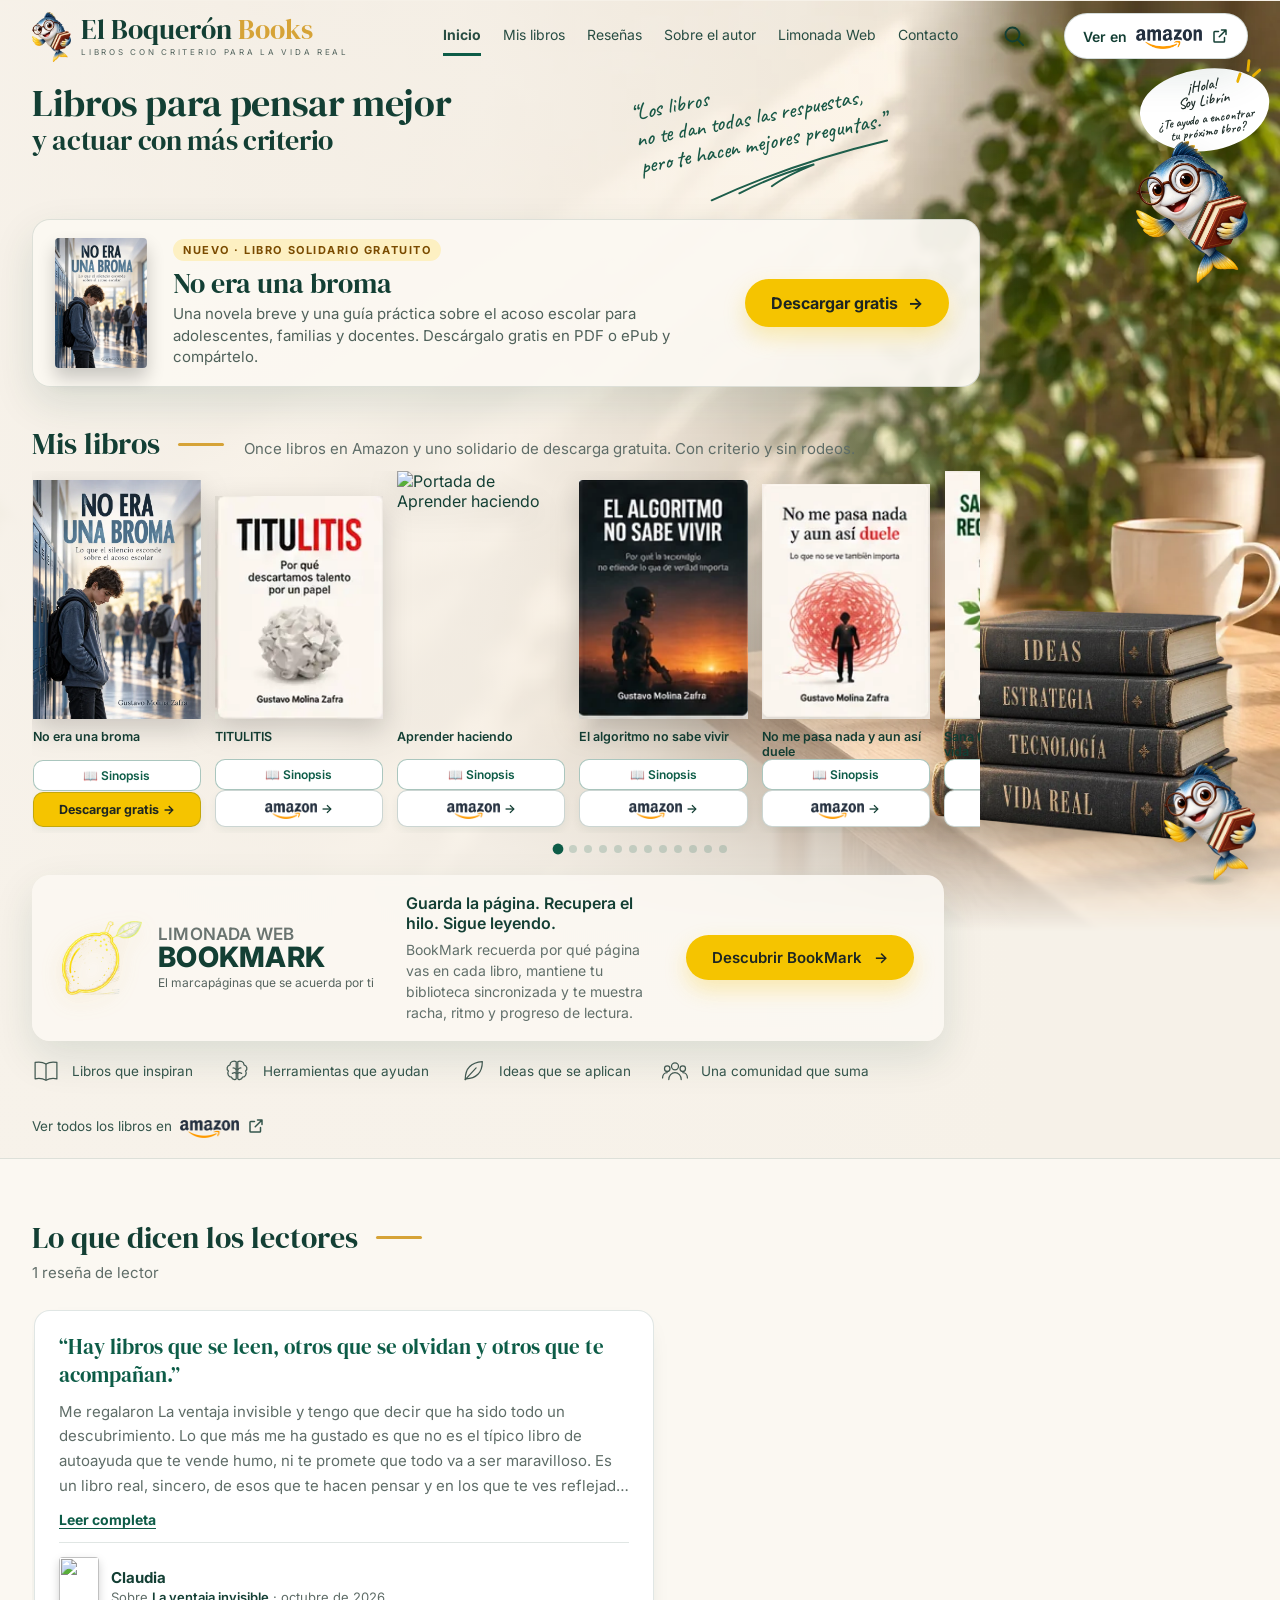
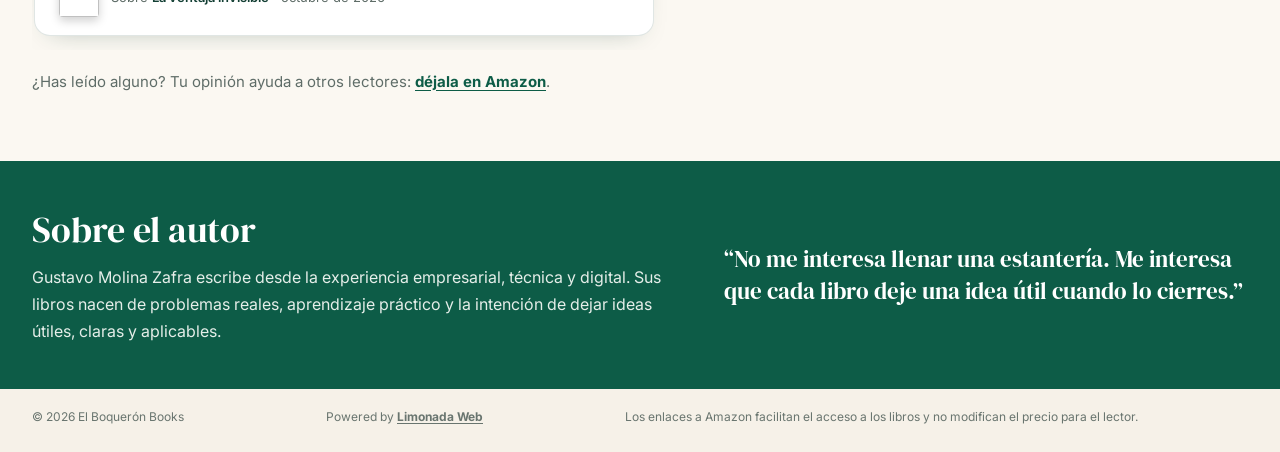
==== commit d47c43e2: "Añadir La ventaja invisible a Mis libros y a Librín" ====
--- a/index.html
+++ b/index.html
@@ -467,7 +467,7 @@
   </section>
 
   <section class="books-area" id="libros" aria-labelledby="librosTitle">
-   <div class="section-head"><h2 id="librosTitle">Mis libros</h2><p>Diez libros en Amazon y uno solidario de descarga gratuita. Con criterio y sin rodeos.</p></div>
+   <div class="section-head"><h2 id="librosTitle">Mis libros</h2><p>Once libros en Amazon y uno solidario de descarga gratuita. Con criterio y sin rodeos.</p></div>
    <div class="books">
     <article class="book"><div class="cover" tabindex="0" aria-describedby="syn-broma" aria-label="Sinopsis de No era una broma"><img src="assets/book-no-era-una-broma.webp" alt="Portada de No era una broma: Lo que el silencio esconde sobre el acoso escolar" width="600" height="851" loading="lazy" decoding="async"><div class="synopsis" id="syn-broma" role="tooltip"><p class="syn-hook">A veces el acoso no empieza con un golpe, sino con una risa, un silencio o un grupo del que alguien queda fuera.</p><p>No era una broma es una historia cercana y valiente sobre el bullying, la soledad, el miedo a hablar y la importancia de actuar a tiempo.</p><p>A través de la historia de Álex y de quienes le rodean, ayuda a comprender cómo nace el acoso, cómo afecta a quien lo sufre y qué pueden hacer los compañeros, las familias y los centros educativos para frenarlo. Libro solidario de descarga gratuita.</p></div></div><h3>No era una broma</h3><button type="button" class="syn-btn" aria-expanded="false">📖 Sinopsis</button>
     <a class="buy free" href="libros/no-era-una-broma/" aria-label="Descargar gratis No era una broma">Descargar gratis <span aria-hidden="true">→</span></a></article>
@@ -483,6 +483,8 @@
     <a class="buy" href="https://www.amazon.es/dp/B0GZDC1GPP" target="_blank" rel="noopener" aria-label="Ver Sana tu cuerpo, recupera tu vida en Amazon"><span class="buy-txt">Ver en </span><img class="amz-logo" src="assets/amazon-logo.webp" alt="Amazon" width="237" height="72"><span aria-hidden="true">→</span></a></article>
     <article class="book"><div class="cover" tabindex="0" aria-describedby="syn-chatgpt" aria-label="Sinopsis de ChatGPT para gerentes de CAT"><img src="https://m.media-amazon.com/images/I/71XMz-PXojL._SL600_.jpg" onerror="this.onerror=null;this.src='assets/book-chatgpt-cat.webp'" alt="Portada de ChatGPT para Gerentes de CAT: Cómo aumentar productividad, ventas, control interno y ventaja competitiva usando Inteligencia Artificial" width="600" height="833" loading="lazy" decoding="async"><div class="synopsis" id="syn-chatgpt" role="tooltip"><p class="syn-hook">La inteligencia artificial no tiene que sustituir la experiencia de quien conoce un desguace. Puede ayudarle a aprovecharla mucho mejor.</p><p>ChatGPT para Gerentes de CAT lleva la IA al funcionamiento real de un Centro Autorizado de Tratamiento: administración, venta de recambios, atención al cliente, marketing, organización, productividad y gestión.</p><p>Un libro pensado desde dentro del sector, con ejemplos y herramientas aplicables al trabajo diario para descubrir que la IA no es únicamente tecnología: también puede convertirse en una herramienta de gestión.</p></div></div><h3>ChatGPT para gerentes de CAT</h3><button type="button" class="syn-btn" aria-expanded="false">📖 Sinopsis</button>
     <a class="buy" href="https://www.amazon.es/dp/B0GZLP5GJP" target="_blank" rel="noopener" aria-label="Ver ChatGPT para gerentes de CAT en Amazon"><span class="buy-txt">Ver en </span><img class="amz-logo" src="assets/amazon-logo.webp" alt="Amazon" width="237" height="72"><span aria-hidden="true">→</span></a></article>
+    <article class="book"><div class="cover" tabindex="0" aria-describedby="syn-ventaja" aria-label="Sinopsis de La ventaja invisible"><img src="https://m.media-amazon.com/images/I/61ipsr6fgbL._SL600_.jpg" alt="Portada de La ventaja invisible: Cómo construir una mente que gana antes de que el mundo lo note" width="400" height="600" loading="lazy" decoding="async"><div class="synopsis" id="syn-ventaja" role="tooltip"><p class="syn-hook">Hay batallas que no se ven. Pero las que más definen tu vida son justamente esas.</p><p>La ventaja invisible nace desde dentro: de un año de crisis empresarial, de un diagnóstico de enfermedad crónica y de muchas noches buscando cómo sostenerse. Una ventaja que no se hereda ni se compra: se construye en el silencio de los días duros.</p><p>18 capítulos directos, sin postureo ni recetas mágicas, sobre mentalidad, disciplina, excusas, reconstruirse tras caer y el papel de la familia. Cada capítulo trae ejercicio, preguntas y un mini reto, y cierra con un plan de 30 días.</p></div></div><h3>La ventaja invisible</h3><button type="button" class="syn-btn" aria-expanded="false">📖 Sinopsis</button>
+    <a class="buy" href="https://www.amazon.es/dp/B0GZN88TTZ" target="_blank" rel="noopener" aria-label="Ver La ventaja invisible en Amazon"><span class="buy-txt">Ver en </span><img class="amz-logo" src="assets/amazon-logo.webp" alt="Amazon" width="237" height="72"><span aria-hidden="true">→</span></a></article>
     
     <article class="book"><div class="cover" tabindex="0" aria-describedby="syn-cuando-deje" aria-label="Sinopsis de Cuando dejé de protegerte"><img src="https://m.media-amazon.com/images/I/71d-Eh-O6wL._SL600_.jpg" alt="Portada de Cuando dejé de protegerte — novela" width="600" height="900" loading="lazy" decoding="async"><div class="synopsis" id="syn-cuando-deje" role="tooltip"><p class="syn-hook">Clara llevaba años convencida de que su vida funcionaba. Hasta que descubre que Álvaro le ha sido infiel.</p><p>Lo que al principio parece una traición concreta empieza a abrir otras preguntas. Conversaciones que terminó justificando. Silencios que aprendió a interpretar. Disculpas que daba sin saber muy bien por qué.</p><p>Una novela sobre la infidelidad, el maltrato psicológico que a veces nadie ve desde fuera, la maternidad, la amistad y esas pequeñas formas de control que pueden confundirse durante años con la vida normal. Sobre volver a elegir.</p></div></div><h3>Cuando dejé de protegerte</h3><button type="button" class="syn-btn" aria-expanded="false">📖 Sinopsis</button>
     <a class="buy" href="https://www.amazon.es/dp/B0HK1L3XL8" target="_blank" rel="noopener" aria-label="Ver Cuando dejé de protegerte en Amazon"><span class="buy-txt">Ver en </span><img class="amz-logo" src="assets/amazon-logo.webp" alt="Amazon" width="237" height="72"><span aria-hidden="true">→</span></a></article>
@@ -616,6 +618,12 @@
   para:'gerentes, dueños y responsables de desguaces y CAT, y en general pymes que quieren aplicar IA sin complicarse',
   gift:'alguien que dirige un desguace o un negocio del sector del automóvil'},
 
+ {id:'ventaja',title:'La ventaja invisible',sub:'Cómo construir una mente que gana antes de que el mundo lo note',asin:'B0GZN88TTZ',img:'61ipsr6fgbL',local:'ventaja',
+  alias:['la ventaja invisible','ventaja invisible'],
+  kw:{mentalidad:5,mente:4,disciplina:5,motivacion:4,excusas:5,excusa:4,superacion:5,'superarse':4,autoayuda:4,'crecimiento personal':5,'desarrollo personal':5,resiliencia:5,caer:3,levantarse:4,reconstruirse:5,crisis:4,'mal dia':4,'mala racha':4,fuerza:3,constancia:4,habitos:3,identidad:3,familia:3,'mejor version':5,reto:3,'plan de 30 dias':5,animo:4,'animar':3,inspiracion:4,inspirador:4},
+  pitch:'Un libro sobre las **batallas que no se ven**, escrito desde dentro: una crisis empresarial, un diagnóstico de enfermedad crónica y muchas noches buscando cómo sostenerse. En 18 capítulos directos, sin recetas mágicas, habla de mentalidad, **disciplina antes que motivación**, excusas, cómo reconstruirse tras caer y la familia como motor. Cada capítulo trae ejercicio y mini reto, y termina con un plan de 30 días.',
+  para:'quien atraviesa una mala racha o quiere construir disciplina y una mentalidad más fuerte, sin humo ni postureo',
+  gift:'alguien que está pasando un momento difícil o que necesita un empujón para dejar de aplazar su mejor versión'},
  {id:'cuando',title:'Cuando dejé de protegerte',sub:'Una novela sobre volver a elegir',asin:'B0HK1L3XL8',img:'71d-Eh-O6wL',local:'cuando-deje',
   alias:['cuando deje de protegerte','cuando dejé de protegerte','novela clara','clara y alvaro'],
   kw:{novela:5,infidelidad:5,maltrato:5,'maltrato psicologico':5,pareja:4,matrimonio:4,divorcio:4,engano:4,engaño:4,traicion:4,controlador:5,'relacion toxica':5,madre:3,maternidad:4,hija:4,amistad:3,'maltrato encubierto':5,psicologico:4,ficcion:4,thriller:3,realista:4,intimista:4,'novela de mujeres':4,alejarse:3,marcharse:3,separarse:4,separacion:4},
@@ -706,7 +714,7 @@
   if(!rest.length){ctx.shown=ctx.focus?[ctx.focus]:[];return R('Ya te los he enseñado todos 😄 Aquí los tienes juntos para que compares:',BOOKS.map(b=>b.id),CH.topics)}
   const id=rest[0];return recommend([id],pick(['Vale, otra opción distinta:','Te propongo otro:','Mira este otro:']),true);
 }
-function listAll(){ctx.last=BOOKS.map(b=>b.id);return R('Estos son los libros de Gustavo: diez a la venta en Amazon, del ensayo práctico a la novela, y **No era una broma**, un libro solidario de descarga gratuita. Dime qué te interesa y te digo cuál encaja mejor contigo:',ctx.last,CH.topics)}
+function listAll(){ctx.last=BOOKS.map(b=>b.id);return R('Estos son los libros de Gustavo: once a la venta en Amazon, del ensayo práctico a la novela, y **No era una broma**, un libro solidario de descarga gratuita. Dime qué te interesa y te digo cuál encaja mejor contigo:',ctx.last,CH.topics)}
 
 function reply(raw){
   const t=norm(raw);
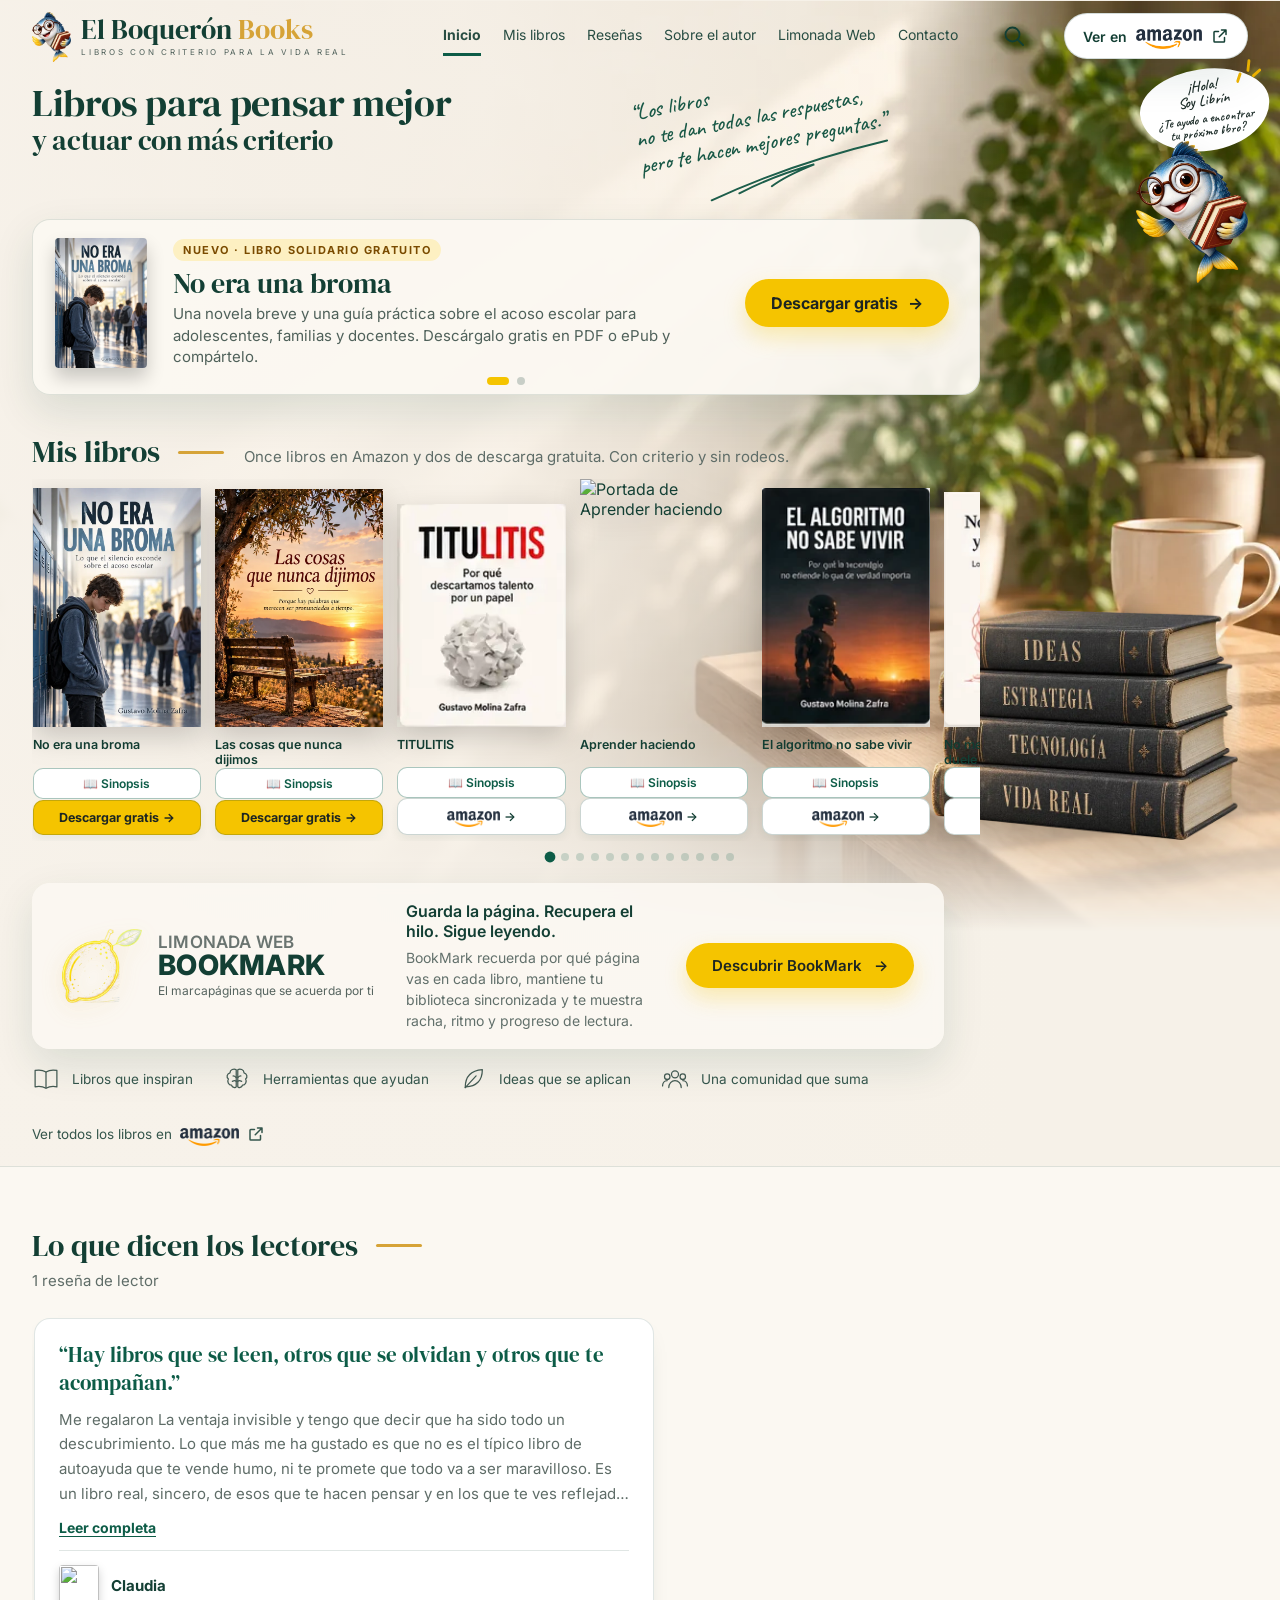
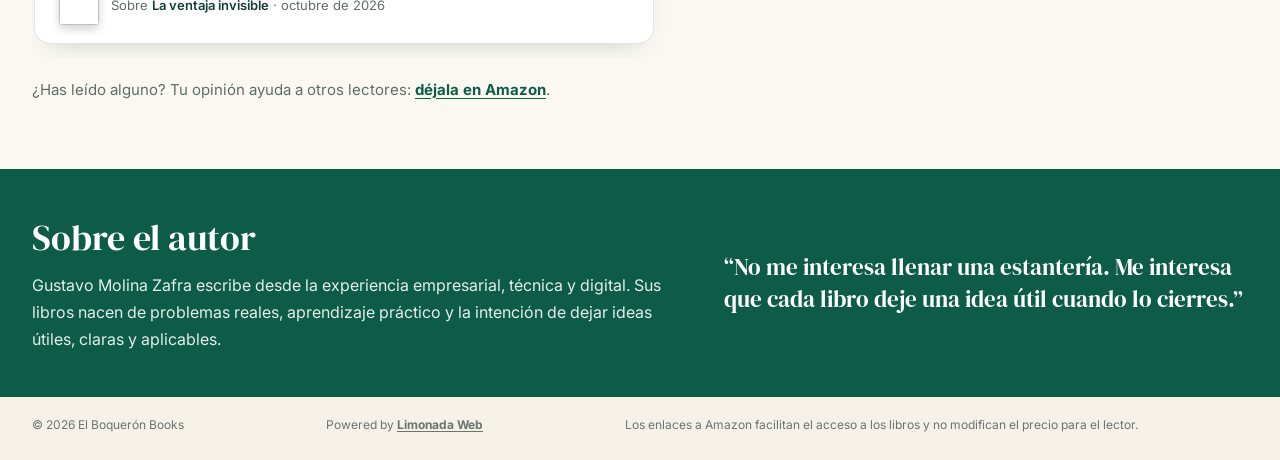
==== commit 9ced8bef: "Libro gratuito «Las cosas que nunca dijimos»: ficha, PDF y carrusel - Ficha nueva en /libros/las-cos" ====
--- a/index.html
+++ b/index.html
@@ -3,7 +3,7 @@
 <head>
 <meta charset="utf-8">
 <meta name="viewport" content="width=device-width, initial-scale=1">
-<meta name="description" content="El Boquerón Books · Libros de Gustavo Molina Zafra sobre empresa, aprendizaje, tecnología, salud, vida práctica y novela. Y un libro solidario de descarga gratuita sobre acoso escolar: No era una broma.">
+<meta name="description" content="El Boquerón Books · Libros de Gustavo Molina Zafra sobre empresa, aprendizaje, tecnología, salud, vida práctica y novela. Y dos libros de descarga gratuita: No era una broma, sobre acoso escolar, y Las cosas que nunca dijimos, doce relatos entrelazados.">
 <meta name="theme-color" content="#0d5c47">
 <link rel="canonical" href="https://elboqueronbooks.com/">
 <meta property="og:type" content="website">
@@ -113,10 +113,19 @@
 .sol-copy p{margin:0;color:#4f615a;font-size:15px;line-height:1.45;max-width:520px}
 .sol-cta{display:inline-flex;align-items:center;gap:10px;background:var(--yellow);color:#1c2522;padding:14px 26px;border-radius:999px;font-weight:700;white-space:nowrap;box-shadow:0 10px 22px rgba(245,196,0,.28)}
 .sol-cta:hover{background:#e8b900}
+.solidario.sol-carousel{display:block;padding-bottom:26px}
+.sol-track{display:grid}
+.sol-slide{grid-area:1/1;display:grid;grid-template-columns:auto 1fr auto;gap:26px;align-items:center;opacity:0;visibility:hidden;transition:opacity .6s ease,visibility .6s}
+.sol-slide.is-active{opacity:1;visibility:visible}
+.sol-dots{position:absolute;left:0;right:0;bottom:9px;display:flex;justify-content:center;gap:8px}
+.sol-dot{width:8px;height:8px;padding:0;border:0;border-radius:999px;background:rgba(19,63,52,.22);cursor:pointer;transition:width .25s,background .25s}
+.sol-dot.is-active{width:22px;background:var(--yellow)}
+.sol-dot:focus-visible{outline:2px solid var(--green);outline-offset:3px}
+@media (prefers-reduced-motion:reduce){.sol-slide{transition:none}}
 .buy.free{background:var(--yellow);color:#1c2522;font-weight:700;padding:9px 16px}
 .buy.free:hover{background:#e8b900}
 .bcard .free-link{display:inline-block;margin-top:6px;background:var(--yellow);color:#1c2522;font-weight:700;border-radius:8px;padding:6px 10px;font-size:13px}
-@media (max-width:720px){.solidario{grid-template-columns:auto 1fr;max-width:100%;padding:16px;gap:16px}.sol-cta{grid-column:1/-1;justify-content:center}.sol-cover{width:74px}.sol-copy h2{font-size:23px}.sol-copy p{font-size:14px}}
+@media (max-width:720px){.solidario{grid-template-columns:auto 1fr;max-width:100%;padding:16px;gap:16px}.solidario.sol-carousel{padding-bottom:30px}.sol-slide{grid-template-columns:auto 1fr;gap:16px}.sol-cta{grid-column:1/-1;justify-content:center}.sol-cover{width:74px}.sol-copy h2{font-size:23px}.sol-copy p{font-size:14px}}
 
 /* BookMark */
 .bookmark{position:relative;z-index:2;margin:30px 0 0;max-width:min(1170px,91%);padding:18px 44px 18px 40px;background:rgba(251,248,242,.9);backdrop-filter:blur(6px);-webkit-backdrop-filter:blur(6px);border-radius:18px;box-shadow:var(--shadow);display:grid;grid-template-columns:auto 1fr auto;align-items:center;gap:48px}
@@ -456,21 +465,63 @@
    </div>
   </section>
 
-  <section class="solidario" id="solidario" aria-labelledby="solidarioTitle">
-   <img class="sol-cover" src="assets/book-no-era-una-broma.webp" alt="Portada de No era una broma" width="600" height="851" loading="lazy" decoding="async">
-   <div class="sol-copy">
-    <span class="sol-tag">Nuevo · Libro solidario gratuito</span>
-    <h2 id="solidarioTitle">No era una broma</h2>
-    <p>Una novela breve y una guía práctica sobre el acoso escolar para adolescentes, familias y docentes. Descárgalo gratis en PDF o ePub y compártelo.</p>
+  <section class="solidario sol-carousel" id="solidario" aria-roledescription="carrusel" aria-label="Libros de descarga gratuita">
+   <div class="sol-track">
+    <div class="sol-slide is-active" role="group" aria-roledescription="diapositiva" aria-label="1 de 2">
+     <img class="sol-cover" src="assets/book-no-era-una-broma.webp" alt="Portada de No era una broma" width="600" height="851" loading="lazy" decoding="async">
+     <div class="sol-copy">
+      <span class="sol-tag">Nuevo · Libro solidario gratuito</span>
+      <h2 id="solidarioTitle">No era una broma</h2>
+      <p>Una novela breve y una guía práctica sobre el acoso escolar para adolescentes, familias y docentes. Descárgalo gratis en PDF o ePub y compártelo.</p>
+     </div>
+     <a class="sol-cta" href="libros/no-era-una-broma/">Descargar gratis <span aria-hidden="true">→</span></a>
+    </div>
+    <div class="sol-slide" role="group" aria-roledescription="diapositiva" aria-label="2 de 2" aria-hidden="true">
+     <img class="sol-cover" src="assets/book-las-cosas-que-nunca-dijimos.webp" alt="Portada de Las cosas que nunca dijimos" width="600" height="849" loading="lazy" decoding="async">
+     <div class="sol-copy">
+      <span class="sol-tag">Nuevo · Libro gratuito</span>
+      <h2 id="solidarioTitle2">Las cosas que nunca dijimos</h2>
+      <p>Doce relatos entrelazados sobre lo que callamos por miedo, por orgullo o por cariño, y lo que todavía estamos a tiempo de decir. Descárgalo gratis en PDF.</p>
+     </div>
+     <a class="sol-cta" href="libros/las-cosas-que-nunca-dijimos/" tabindex="-1">Descargar gratis <span aria-hidden="true">→</span></a>
+    </div>
    </div>
-   <a class="sol-cta" href="libros/no-era-una-broma/">Descargar gratis <span aria-hidden="true">→</span></a>
+   <div class="sol-dots" role="tablist" aria-label="Elegir libro">
+    <button type="button" class="sol-dot is-active" role="tab" aria-selected="true" aria-label="No era una broma"></button>
+    <button type="button" class="sol-dot" role="tab" aria-selected="false" aria-label="Las cosas que nunca dijimos"></button>
+   </div>
   </section>
 
+  <script>
+  (function(){
+   var root=document.getElementById('solidario');if(!root)return;
+   var slides=root.querySelectorAll('.sol-slide'),dots=root.querySelectorAll('.sol-dot'),i=0,timer=null,n=slides.length;
+   var calm=window.matchMedia&&window.matchMedia('(prefers-reduced-motion: reduce)').matches;
+   function show(k){
+    i=(k+n)%n;
+    slides.forEach(function(sl,j){var on=j===i;sl.classList.toggle('is-active',on);sl.setAttribute('aria-hidden',on?'false':'true');sl.querySelectorAll('a').forEach(function(a){a.tabIndex=on?0:-1})});
+    dots.forEach(function(d,j){var on=j===i;d.classList.toggle('is-active',on);d.setAttribute('aria-selected',on?'true':'false')});
+   }
+   function play(){if(calm||n<2)return;stop();timer=setInterval(function(){show(i+1)},6500)}
+   function stop(){if(timer){clearInterval(timer);timer=null}}
+   dots.forEach(function(d,j){d.addEventListener('click',function(){show(j);play()})});
+   root.addEventListener('mouseenter',stop);root.addEventListener('mouseleave',play);
+   root.addEventListener('focusin',stop);root.addEventListener('focusout',play);
+   document.addEventListener('visibilitychange',function(){document.hidden?stop():play()});
+   var x0=null;
+   root.addEventListener('touchstart',function(e){x0=e.touches[0].clientX;stop()},{passive:true});
+   root.addEventListener('touchend',function(e){if(x0===null)return;var dx=e.changedTouches[0].clientX-x0;if(Math.abs(dx)>40)show(i+(dx<0?1:-1));x0=null;play()},{passive:true});
+   show(0);play();
+  })();
+  </script>
+
   <section class="books-area" id="libros" aria-labelledby="librosTitle">
-   <div class="section-head"><h2 id="librosTitle">Mis libros</h2><p>Once libros en Amazon y uno solidario de descarga gratuita. Con criterio y sin rodeos.</p></div>
+   <div class="section-head"><h2 id="librosTitle">Mis libros</h2><p>Once libros en Amazon y dos de descarga gratuita. Con criterio y sin rodeos.</p></div>
    <div class="books">
     <article class="book"><div class="cover" tabindex="0" aria-describedby="syn-broma" aria-label="Sinopsis de No era una broma"><img src="assets/book-no-era-una-broma.webp" alt="Portada de No era una broma: Lo que el silencio esconde sobre el acoso escolar" width="600" height="851" loading="lazy" decoding="async"><div class="synopsis" id="syn-broma" role="tooltip"><p class="syn-hook">A veces el acoso no empieza con un golpe, sino con una risa, un silencio o un grupo del que alguien queda fuera.</p><p>No era una broma es una historia cercana y valiente sobre el bullying, la soledad, el miedo a hablar y la importancia de actuar a tiempo.</p><p>A través de la historia de Álex y de quienes le rodean, ayuda a comprender cómo nace el acoso, cómo afecta a quien lo sufre y qué pueden hacer los compañeros, las familias y los centros educativos para frenarlo. Libro solidario de descarga gratuita.</p></div></div><h3>No era una broma</h3><button type="button" class="syn-btn" aria-expanded="false">📖 Sinopsis</button>
     <a class="buy free" href="libros/no-era-una-broma/" aria-label="Descargar gratis No era una broma">Descargar gratis <span aria-hidden="true">→</span></a></article>
+    <article class="book"><div class="cover" tabindex="0" aria-describedby="syn-cosas" aria-label="Sinopsis de Las cosas que nunca dijimos"><img src="assets/book-las-cosas-que-nunca-dijimos.webp" alt="Portada de Las cosas que nunca dijimos: un banco de madera bajo un olivo frente a la bahía al atardecer" width="600" height="849" loading="lazy" decoding="async"><div class="synopsis" id="syn-cosas" role="tooltip"><p class="syn-hook">Hay palabras que merecen ser pronunciadas a tiempo.</p><p>Doce relatos entrelazados que pasan por la misma cuesta de un barrio de Málaga: un hijo que descubre los audios que su madre le dejó, una familia alrededor de una silla vacía, una carta sin sello que tarda cuarenta años en llegar, dos personas mayores que coinciden cada jueves en un banco bajo un olivo.</p><p>Historias de padres e hijos, de hermanos, de abuelas, de amores tardíos y de perdones que llegan o no llegan. Libro de descarga gratuita.</p></div></div><h3>Las cosas que nunca dijimos</h3><button type="button" class="syn-btn" aria-expanded="false">📖 Sinopsis</button>
+    <a class="buy free" href="libros/las-cosas-que-nunca-dijimos/" aria-label="Descargar gratis Las cosas que nunca dijimos">Descargar gratis <span aria-hidden="true">→</span></a></article>
     <article class="book"><div class="cover" tabindex="0" aria-describedby="syn-titulitis" aria-label="Sinopsis de TITULITIS"><img src="https://m.media-amazon.com/images/I/71uw7EAj21L._SL600_.jpg" onerror="this.onerror=null;this.src='assets/book-titulitis.webp'" alt="Portada de TITULITIS" width="600" height="833" loading="lazy" decoding="async"><div class="synopsis" id="syn-titulitis" role="tooltip"><p class="syn-hook">La formación importa. Pero un título no siempre cuenta toda la historia.</p><p>TITULITIS analiza cómo muchas empresas confunden credenciales con capacidad, dejando en segundo plano la experiencia, el talento, la Formación Profesional y el aprendizaje autodidacta.</p><p>No es un libro contra estudiar. Es una invitación a mirar más allá del currículum y preguntarnos qué sabemos hacer realmente. Porque acumular títulos puede abrir puertas, pero demostrar capacidad es lo que permite avanzar.</p></div></div><h3>TITULITIS</h3><button type="button" class="syn-btn" aria-expanded="false">📖 Sinopsis</button>
     <a class="buy" href="https://www.amazon.es/dp/B0HJXDSBFT" target="_blank" rel="noopener" aria-label="Ver TITULITIS en Amazon"><span class="buy-txt">Ver en </span><img class="amz-logo" src="assets/amazon-logo.webp" alt="Amazon" width="237" height="72"><span aria-hidden="true">→</span></a></article>
     <article class="book"><div class="cover" tabindex="0" aria-describedby="syn-aprender" aria-label="Sinopsis de Aprender haciendo"><img src="https://m.media-amazon.com/images/I/71CIjCt-tpL._SL600_.jpg" alt="Portada de Aprender haciendo" width="600" height="900" loading="lazy" decoding="async"><div class="synopsis" id="syn-aprender" role="tooltip"><p class="syn-hook">¿Cuánto tiempo llevas preparándote para algo que solo aprenderás cuando empieces?</p><p>Cursos. Vídeos. Tutoriales. Apuntes. Planes. Hay personas que pasan meses, incluso años, aprendiendo antes de atreverse a hacer. Hasta que descubren algo incómodo: la parte que faltaba solo podía aprenderse haciendo.</p><p>Aprender haciendo explica cómo se convierte un problema real en una habilidad, un error en información útil y un proyecto pequeño en capacidad. Sin promesas vacías y sin despreciar la formación, porque la teoría te da el mapa, pero el terreno solo se aprende caminando.</p></div></div><h3>Aprender haciendo</h3><button type="button" class="syn-btn" aria-expanded="false">📖 Sinopsis</button>
@@ -648,6 +699,12 @@
   pitch:'Es una **novela breve y una guía práctica** sobre el acoso escolar. A través de la historia de Álex y de quienes le rodean, ayuda a entender cómo empieza el acoso, cómo afecta a quien lo sufre y qué pueden hacer compañeros, familias y centros para frenarlo. Es un **libro solidario de descarga gratuita**, en PDF accesible y ePub.',
   para:'adolescentes desde los 12 años, familias y docentes',
   gift:'un adolescente, una familia o un docente; además es gratis, así que puedes compartirlo con quien quieras'},
+ {id:'cosas',title:'Las cosas que nunca dijimos',sub:'Porque hay palabras que merecen ser pronunciadas a tiempo',free:true,url:'libros/las-cosas-que-nunca-dijimos/',cover:'assets/book-las-cosas-que-nunca-dijimos.webp',
+  alias:['las cosas que nunca dijimos','cosas que nunca dijimos','nunca dijimos'],
+  kw:{relatos:5,relato:4,cuentos:5,cuento:4,'relatos cortos':5,familia:4,familiar:3,madre:4,padre:4,padres:4,hijos:3,hermanos:4,abuela:4,abuelo:3,duelo:5,perdida:4,memoria:4,alzheimer:4,demencia:4,olvido:3,perdon:4,reconciliacion:5,'segundas oportunidades':5,emocionante:4,emotivo:5,conmovedor:5,llorar:3,ternura:4,mayores:3,vejez:3,'amor tardio':5,despedida:4,despedidas:4,carta:3,literatura:3,'ficcion literaria':4,gratis:3,gratuito:3,descargar:3,descarga:3,'regalo para mi madre':4},
+  pitch:'Son **doce relatos entrelazados** que pasan por la misma cuesta de un barrio de Málaga y, sin que sus protagonistas lo sepan, terminan tocándose: un hijo que descubre los audios que su madre le dejó, una familia alrededor de una silla vacía, una carta sin sello que tarda cuarenta años en llegar, dos personas mayores que coinciden cada jueves en un banco bajo un olivo. Con humor, ternura y sin trampas. Es de **descarga gratuita** en PDF.',
+  para:'lectores adultos a los que les tocan las historias de familia, memoria, despedidas y segundas oportunidades',
+  gift:'alguien importante con quien tienes una conversación pendiente; además es gratis, así que puedes compartirlo'},
  {id:'ventana',title:'La ventana del revés',sub:'Thriller psicológico',asin:'B0HJZY9QKC',img:'715W1OhnxyL',local:'ventana',
   alias:['la ventana del reves','ventana del reves'],
   kw:{novela:5,thriller:5,suspense:5,misterio:5,intriga:5,'novela negra':5,policiaca:4,crimen:4,asesinato:4,psicologico:4,ficcion:4,entretenimiento:3,desconectar:3,'para desconectar':4,engancha:4,enganche:4,'que enganche':5,malaga:3,vacaciones:3,playa:2,verano:2,relato:2,personaje:2,historia:2},
@@ -714,7 +771,7 @@
   if(!rest.length){ctx.shown=ctx.focus?[ctx.focus]:[];return R('Ya te los he enseñado todos 😄 Aquí los tienes juntos para que compares:',BOOKS.map(b=>b.id),CH.topics)}
   const id=rest[0];return recommend([id],pick(['Vale, otra opción distinta:','Te propongo otro:','Mira este otro:']),true);
 }
-function listAll(){ctx.last=BOOKS.map(b=>b.id);return R('Estos son los libros de Gustavo: once a la venta en Amazon, del ensayo práctico a la novela, y **No era una broma**, un libro solidario de descarga gratuita. Dime qué te interesa y te digo cuál encaja mejor contigo:',ctx.last,CH.topics)}
+function listAll(){ctx.last=BOOKS.map(b=>b.id);return R('Estos son los libros de Gustavo: once a la venta en Amazon, del ensayo práctico a la novela, y dos de descarga gratuita: **No era una broma**, sobre acoso escolar, y **Las cosas que nunca dijimos**, doce relatos entrelazados. Dime qué te interesa y te digo cuál encaja mejor contigo:',ctx.last,CH.topics)}
 
 function reply(raw){
   const t=norm(raw);
@@ -775,10 +832,15 @@
   if(has(t,/\b(gustavo|autor|escritor|quien (los )?escribe|quien ha escrito)\b/)&&!book)
     return R('**Gustavo Molina Zafra** es técnico de vehículos híbridos y eléctricos, malagueño, con más de 25 años en el sector del reciclaje de vehículos, y fundador de Limonada Web; empezó en lo digital en 2005, de forma autodidacta y por pura necesidad.\nPor eso escribe desde la experiencia real: empresa, aprendizaje, tecnología, salud y vida práctica, sin rodeos. Y también novela: «La ventana del revés» es su thriller psicológico.',[],['Ver todos los libros','Recomiéndame un libro']);
 
-  if(has(t,/\b(gratis|gratuito|gratuita|solidario|solidaria|descargar|descargo|descarga|sin pagar|regalado)\b/)||((book==='broma'||(!book&&ctx.focus==='broma'))&&has(t,/\b(comprar|compro|donde lo|donde se|precio|cuesta|pdf|epub|formato|leer)\b/))){
-    ctx.focus='broma';ctx.last=['broma'];
-    return R('**No era una broma** es un libro solidario: se descarga **gratis** en su página, en **PDF accesible** o en **ePub**, y puedes compartirlo con quien quieras. Lo único que no se puede es venderlo ni modificarlo. Pulsa «Descargar gratis» en la tarjeta.',['broma'],['¿Para quién es?','Cuéntame más','Ver todos los libros']);
-  }
+  {const fb=(book&&BY[book]&&BY[book].free)?book:((!book&&ctx.focus&&BY[ctx.focus]&&BY[ctx.focus].free)?ctx.focus:null);
+  if(has(t,/\b(gratis|gratuito|gratuita|solidario|solidaria|descargar|descargo|descarga|sin pagar|regalado)\b/)||(fb&&has(t,/\b(comprar|compro|donde lo|donde se|precio|cuesta|pdf|epub|formato|leer)\b/))){
+    if(fb==='cosas'){ctx.focus='cosas';ctx.last=['cosas'];
+      return R('**Las cosas que nunca dijimos** se descarga **gratis** en su página, en **PDF**, y puedes compartir el enlace con quien quieras. Pulsa «Descargar gratis» en la tarjeta.',['cosas'],['¿Para quién es?','Cuéntame más','Ver todos los libros']);}
+    if(fb==='broma'){ctx.focus='broma';ctx.last=['broma'];
+      return R('**No era una broma** es un libro solidario: se descarga **gratis** en su página, en **PDF accesible** o en **ePub**, y puedes compartirlo con quien quieras. Lo único que no se puede es venderlo ni modificarlo. Pulsa «Descargar gratis» en la tarjeta.',['broma'],['¿Para quién es?','Cuéntame más','Ver todos los libros']);}
+    ctx.last=['broma','cosas'];
+    return R('Hay **dos libros de descarga gratuita**: **No era una broma**, una novela breve y una guía sobre el acoso escolar (PDF accesible y ePub), y **Las cosas que nunca dijimos**, doce relatos entrelazados sobre lo que callamos y lo que todavía estamos a tiempo de decir (PDF). Pulsa «Descargar gratis» en el que quieras.',['broma','cosas'],['Ver todos los libros','Recomiéndame un libro']);
+  }}
   if(has(t,/\b(precio|cuesta|cuanto vale|cuanto sale|euros|barato|caro|oferta|descuento)\b/)){
     const ids=book?[book]:(ctx.focus?[ctx.focus]:BOOKS.map(b=>b.id));
     return R('Los precios pueden cambiar, así que prefiero no inventarme ninguno: en la ficha de Amazon ves el **precio actualizado** y los formatos disponibles.',ids,['Recomiéndame un libro','Ver todos los libros']);
@@ -789,7 +851,7 @@
   }
   if(has(t,/\b(comprar|compro|consigo|conseguir|encuentro|pedirlo|pedir|envio|donde lo|donde se|amazon|tienda|libreria)\b/)){
     const ids=book?[book]:(ctx.focus?[ctx.focus]:BOOKS.map(b=>b.id));
-    return R('Los libros de Gustavo se venden en **Amazon**: pulsa «Ver en Amazon» en el que quieras y te lleva directo a su ficha. La excepción es **No era una broma**, que es solidario y se descarga gratis.',ids,['Otra opción','Ver todos los libros']);
+    return R('Los libros de Gustavo se venden en **Amazon**: pulsa «Ver en Amazon» en el que quieras y te lleva directo a su ficha. Las excepciones son **No era una broma** y **Las cosas que nunca dijimos**, que se descargan gratis.',ids,['Otra opción','Ver todos los libros']);
   }
 
   if(has(t,/\b(que libros|cuales (son|tienes|hay)|todos los libros|catalogo|lista|ver libros|ver todos|cuantos libros|tus libros|sus libros)\b/))return listAll();
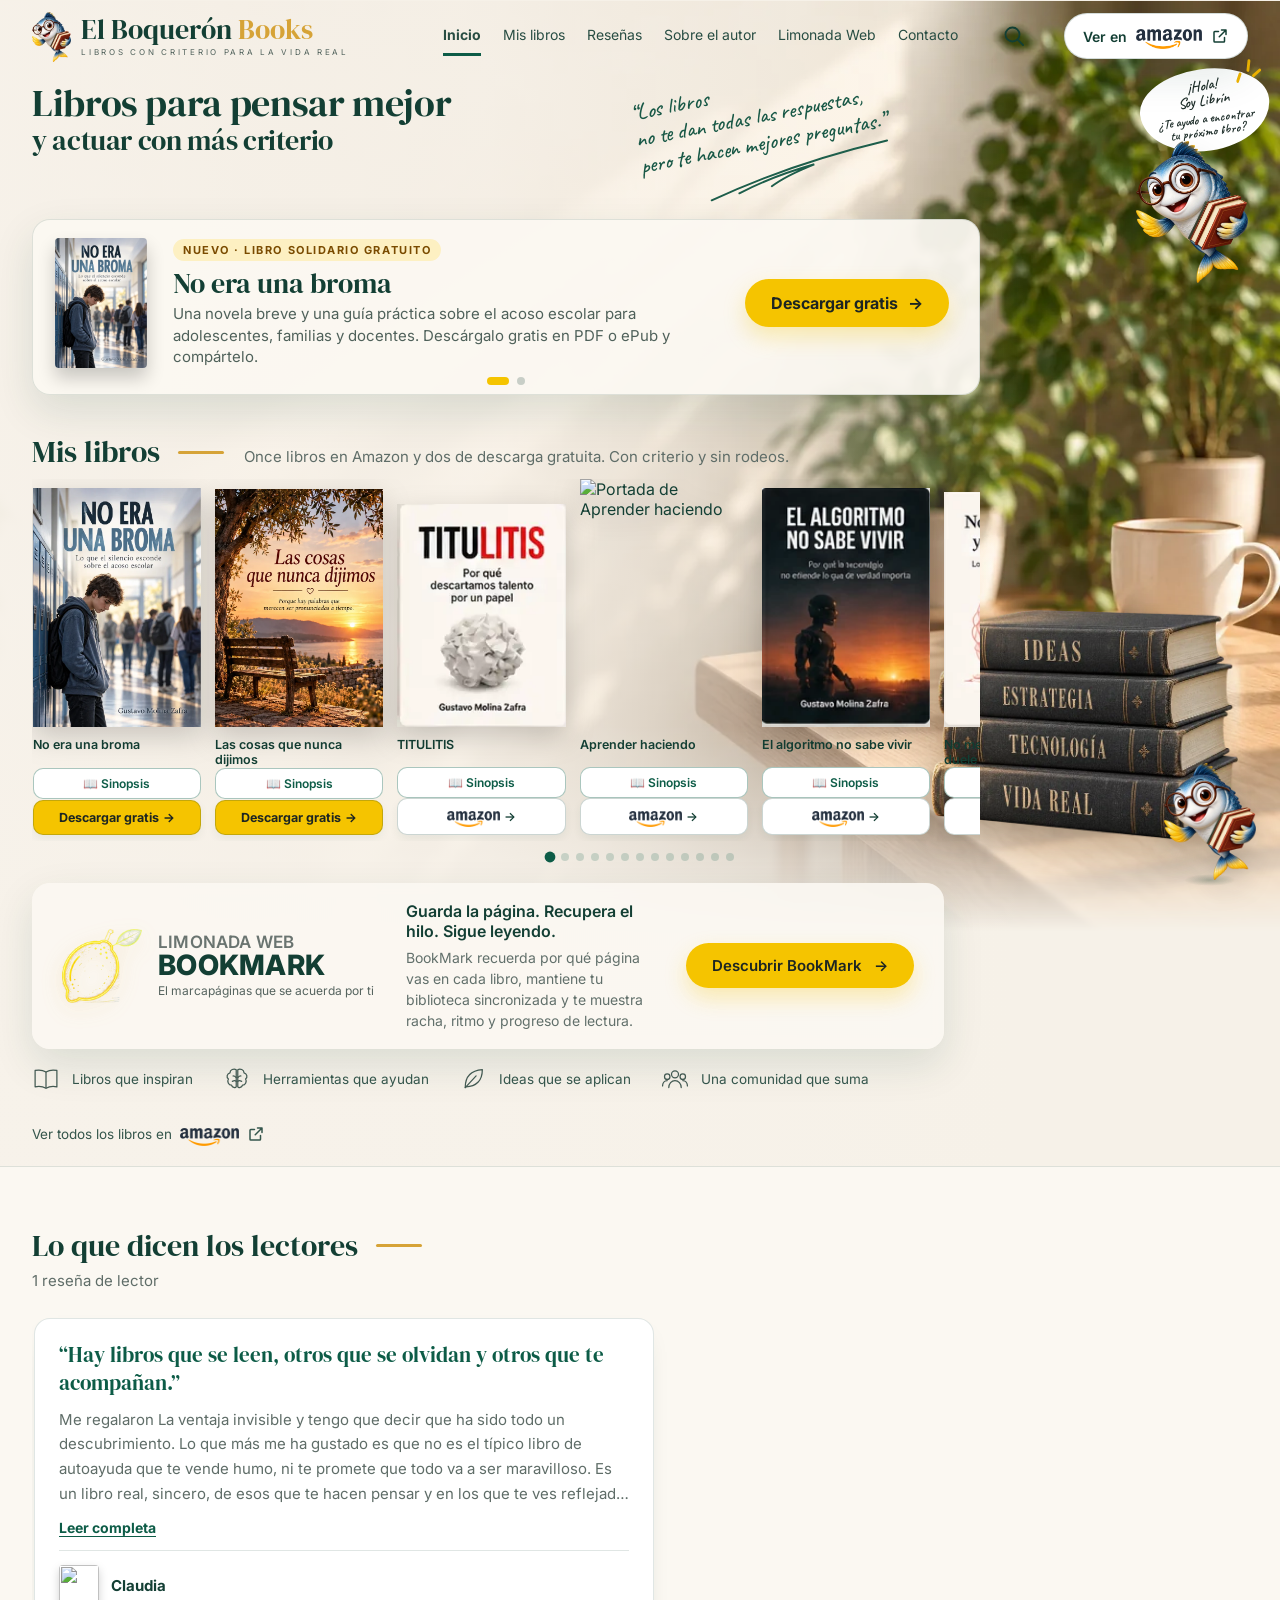
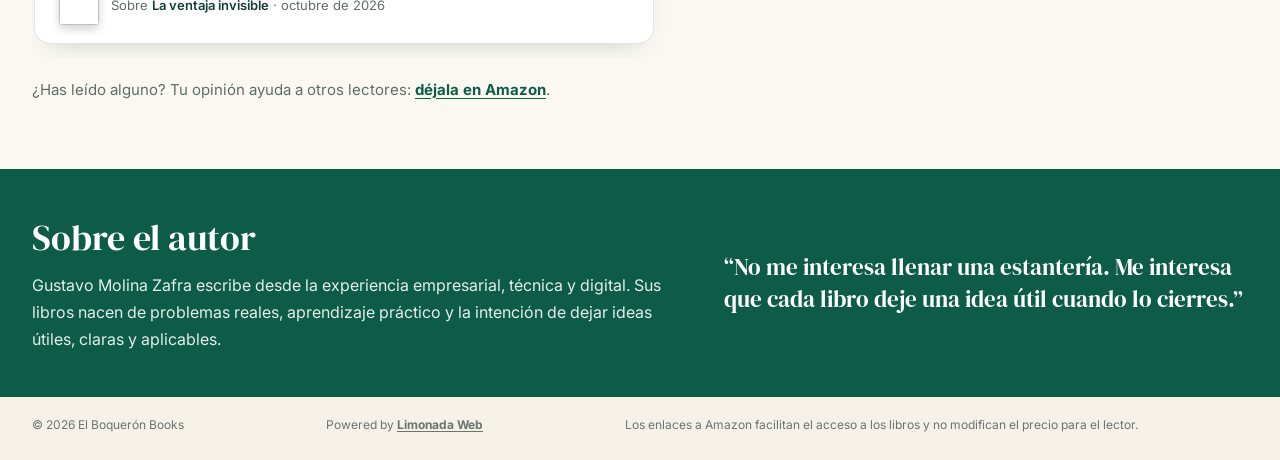
==== commit 0ca3f93f: "Carrusel de libros gratuitos: avance automático cada 5 s siempre Co-Authored-By: Claude Opus 5.5 <no" ====
--- a/index.html
+++ b/index.html
@@ -496,17 +496,15 @@
   (function(){
    var root=document.getElementById('solidario');if(!root)return;
    var slides=root.querySelectorAll('.sol-slide'),dots=root.querySelectorAll('.sol-dot'),i=0,timer=null,n=slides.length;
-   var calm=window.matchMedia&&window.matchMedia('(prefers-reduced-motion: reduce)').matches;
    function show(k){
     i=(k+n)%n;
     slides.forEach(function(sl,j){var on=j===i;sl.classList.toggle('is-active',on);sl.setAttribute('aria-hidden',on?'false':'true');sl.querySelectorAll('a').forEach(function(a){a.tabIndex=on?0:-1})});
     dots.forEach(function(d,j){var on=j===i;d.classList.toggle('is-active',on);d.setAttribute('aria-selected',on?'true':'false')});
    }
-   function play(){if(calm||n<2)return;stop();timer=setInterval(function(){show(i+1)},6500)}
+   function play(){if(n<2)return;stop();timer=setInterval(function(){show(i+1)},5000)}
    function stop(){if(timer){clearInterval(timer);timer=null}}
    dots.forEach(function(d,j){d.addEventListener('click',function(){show(j);play()})});
    root.addEventListener('mouseenter',stop);root.addEventListener('mouseleave',play);
-   root.addEventListener('focusin',stop);root.addEventListener('focusout',play);
    document.addEventListener('visibilitychange',function(){document.hidden?stop():play()});
    var x0=null;
    root.addEventListener('touchstart',function(e){x0=e.touches[0].clientX;stop()},{passive:true});
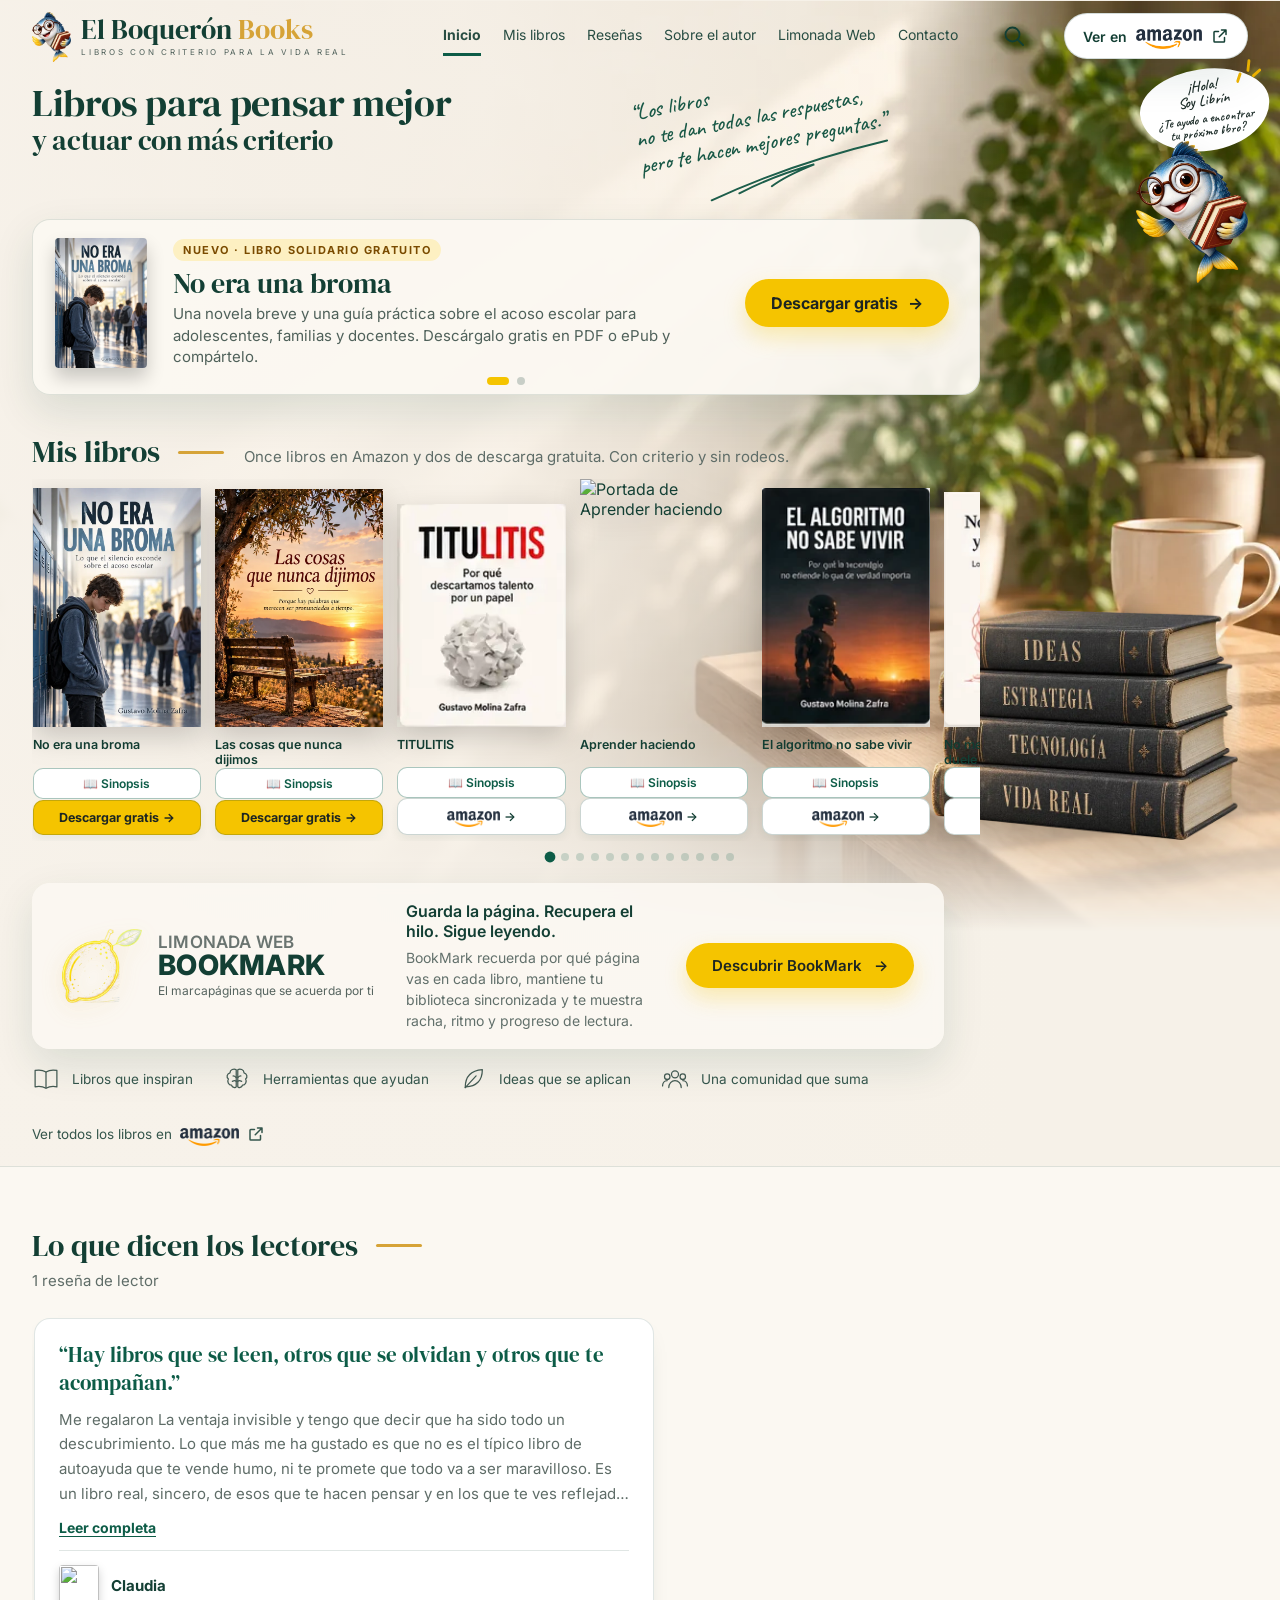
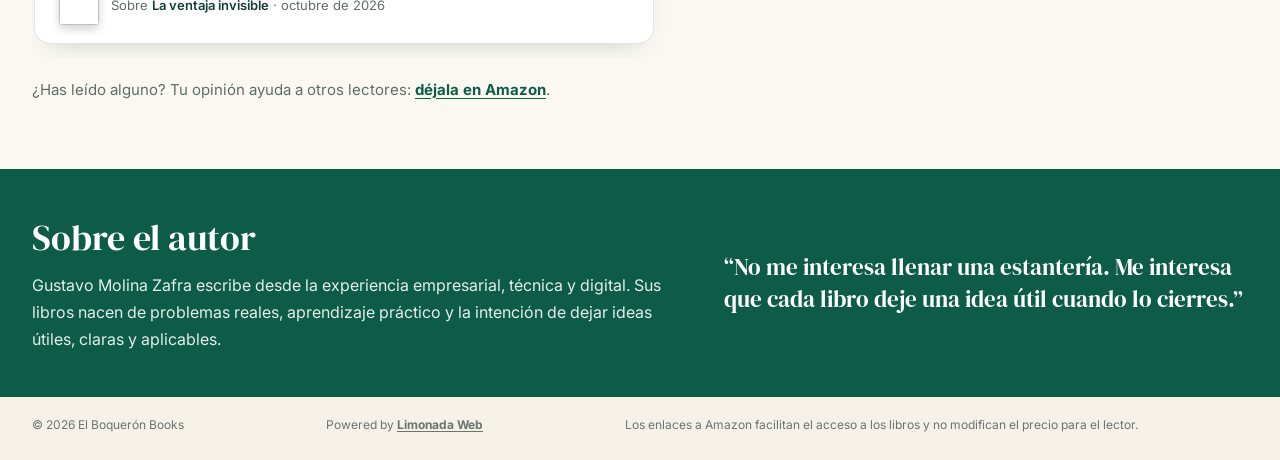
==== commit ec8d23b7: "Libros gratuitos: ePub de Las cosas que nunca dijimos y lectura en el navegador para No era una brom" ====
--- a/index.html
+++ b/index.html
@@ -481,7 +481,7 @@
      <div class="sol-copy">
       <span class="sol-tag">Nuevo · Libro gratuito</span>
       <h2 id="solidarioTitle2">Las cosas que nunca dijimos</h2>
-      <p>Doce relatos entrelazados sobre lo que callamos por miedo, por orgullo o por cariño, y lo que todavía estamos a tiempo de decir. Descárgalo gratis en PDF.</p>
+      <p>Doce relatos entrelazados sobre lo que callamos por miedo, por orgullo o por cariño, y lo que todavía estamos a tiempo de decir. Descárgalo gratis en PDF o ePub.</p>
      </div>
      <a class="sol-cta" href="libros/las-cosas-que-nunca-dijimos/" tabindex="-1">Descargar gratis <span aria-hidden="true">→</span></a>
     </div>
@@ -700,7 +700,7 @@
  {id:'cosas',title:'Las cosas que nunca dijimos',sub:'Porque hay palabras que merecen ser pronunciadas a tiempo',free:true,url:'libros/las-cosas-que-nunca-dijimos/',cover:'assets/book-las-cosas-que-nunca-dijimos.webp',
   alias:['las cosas que nunca dijimos','cosas que nunca dijimos','nunca dijimos'],
   kw:{relatos:5,relato:4,cuentos:5,cuento:4,'relatos cortos':5,familia:4,familiar:3,madre:4,padre:4,padres:4,hijos:3,hermanos:4,abuela:4,abuelo:3,duelo:5,perdida:4,memoria:4,alzheimer:4,demencia:4,olvido:3,perdon:4,reconciliacion:5,'segundas oportunidades':5,emocionante:4,emotivo:5,conmovedor:5,llorar:3,ternura:4,mayores:3,vejez:3,'amor tardio':5,despedida:4,despedidas:4,carta:3,literatura:3,'ficcion literaria':4,gratis:3,gratuito:3,descargar:3,descarga:3,'regalo para mi madre':4},
-  pitch:'Son **doce relatos entrelazados** que pasan por la misma cuesta de un barrio de Málaga y, sin que sus protagonistas lo sepan, terminan tocándose: un hijo que descubre los audios que su madre le dejó, una familia alrededor de una silla vacía, una carta sin sello que tarda cuarenta años en llegar, dos personas mayores que coinciden cada jueves en un banco bajo un olivo. Con humor, ternura y sin trampas. Es de **descarga gratuita** en PDF.',
+  pitch:'Son **doce relatos entrelazados** que pasan por la misma cuesta de un barrio de Málaga y, sin que sus protagonistas lo sepan, terminan tocándose: un hijo que descubre los audios que su madre le dejó, una familia alrededor de una silla vacía, una carta sin sello que tarda cuarenta años en llegar, dos personas mayores que coinciden cada jueves en un banco bajo un olivo. Con humor, ternura y sin trampas. Es de **descarga gratuita** en PDF y ePub.',
   para:'lectores adultos a los que les tocan las historias de familia, memoria, despedidas y segundas oportunidades',
   gift:'alguien importante con quien tienes una conversación pendiente; además es gratis, así que puedes compartirlo'},
  {id:'ventana',title:'La ventana del revés',sub:'Thriller psicológico',asin:'B0HJZY9QKC',img:'715W1OhnxyL',local:'ventana',
@@ -833,11 +833,11 @@
   {const fb=(book&&BY[book]&&BY[book].free)?book:((!book&&ctx.focus&&BY[ctx.focus]&&BY[ctx.focus].free)?ctx.focus:null);
   if(has(t,/\b(gratis|gratuito|gratuita|solidario|solidaria|descargar|descargo|descarga|sin pagar|regalado)\b/)||(fb&&has(t,/\b(comprar|compro|donde lo|donde se|precio|cuesta|pdf|epub|formato|leer)\b/))){
     if(fb==='cosas'){ctx.focus='cosas';ctx.last=['cosas'];
-      return R('**Las cosas que nunca dijimos** se descarga **gratis** en su página, en **PDF**, y puedes compartir el enlace con quien quieras. Pulsa «Descargar gratis» en la tarjeta.',['cosas'],['¿Para quién es?','Cuéntame más','Ver todos los libros']);}
+      return R('**Las cosas que nunca dijimos** se descarga **gratis** en su página, en **PDF** o en **ePub**, y puedes compartir el enlace con quien quieras. Pulsa «Descargar gratis» en la tarjeta.',['cosas'],['¿Para quién es?','Cuéntame más','Ver todos los libros']);}
     if(fb==='broma'){ctx.focus='broma';ctx.last=['broma'];
       return R('**No era una broma** es un libro solidario: se descarga **gratis** en su página, en **PDF accesible** o en **ePub**, y puedes compartirlo con quien quieras. Lo único que no se puede es venderlo ni modificarlo. Pulsa «Descargar gratis» en la tarjeta.',['broma'],['¿Para quién es?','Cuéntame más','Ver todos los libros']);}
     ctx.last=['broma','cosas'];
-    return R('Hay **dos libros de descarga gratuita**: **No era una broma**, una novela breve y una guía sobre el acoso escolar (PDF accesible y ePub), y **Las cosas que nunca dijimos**, doce relatos entrelazados sobre lo que callamos y lo que todavía estamos a tiempo de decir (PDF). Pulsa «Descargar gratis» en el que quieras.',['broma','cosas'],['Ver todos los libros','Recomiéndame un libro']);
+    return R('Hay **dos libros de descarga gratuita**: **No era una broma**, una novela breve y una guía sobre el acoso escolar (PDF accesible y ePub), y **Las cosas que nunca dijimos**, doce relatos entrelazados sobre lo que callamos y lo que todavía estamos a tiempo de decir (PDF y ePub). Pulsa «Descargar gratis» en el que quieras.',['broma','cosas'],['Ver todos los libros','Recomiéndame un libro']);
   }}
   if(has(t,/\b(precio|cuesta|cuanto vale|cuanto sale|euros|barato|caro|oferta|descuento)\b/)){
     const ids=book?[book]:(ctx.focus?[ctx.focus]:BOOKS.map(b=>b.id));
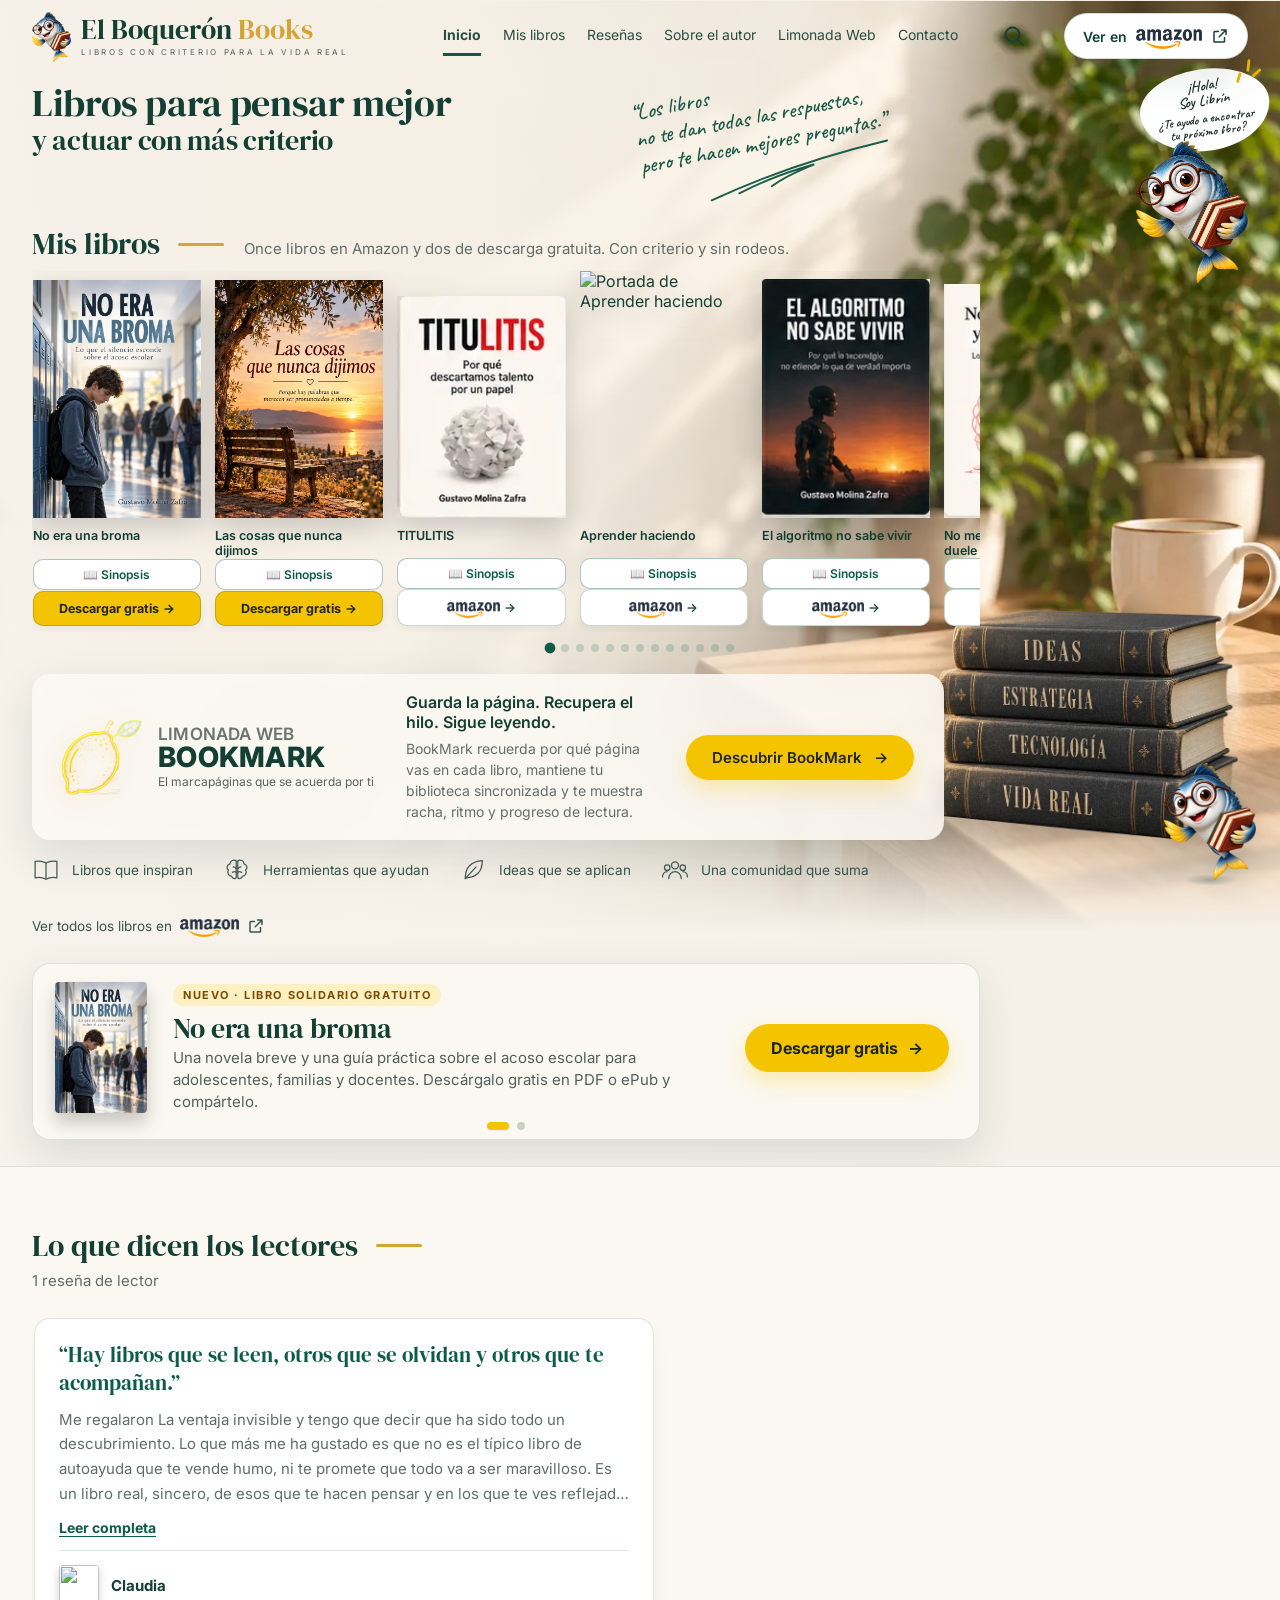
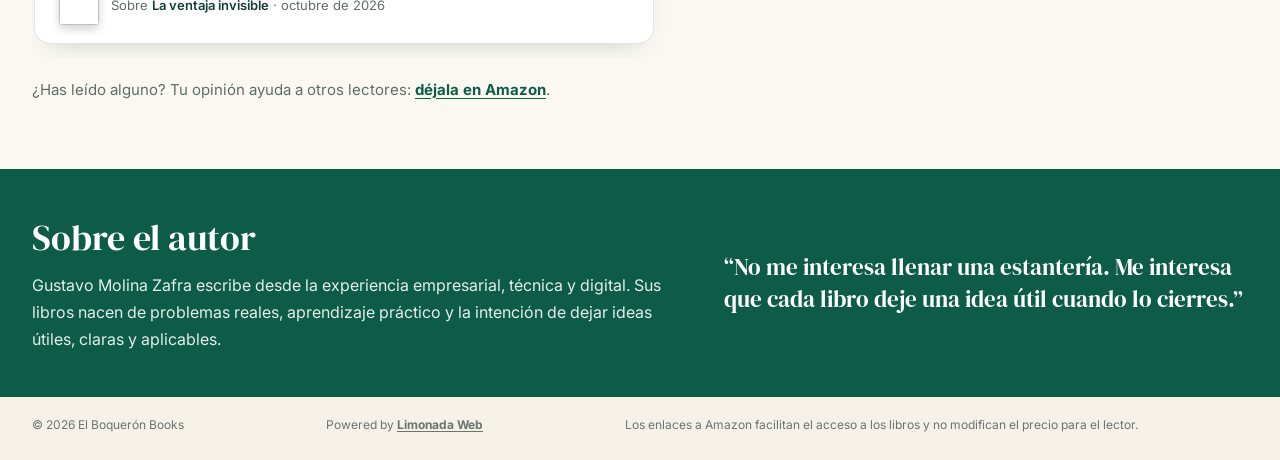
==== commit 2a9e5608: "Portada: el carrusel de libros solidarios pasa encima de las reseñas Co-Authored-By: Claude Opus 5.5" ====
--- a/index.html
+++ b/index.html
@@ -465,54 +465,6 @@
    </div>
   </section>
 
-  <section class="solidario sol-carousel" id="solidario" aria-roledescription="carrusel" aria-label="Libros de descarga gratuita">
-   <div class="sol-track">
-    <div class="sol-slide is-active" role="group" aria-roledescription="diapositiva" aria-label="1 de 2">
-     <img class="sol-cover" src="assets/book-no-era-una-broma.webp" alt="Portada de No era una broma" width="600" height="851" loading="lazy" decoding="async">
-     <div class="sol-copy">
-      <span class="sol-tag">Nuevo · Libro solidario gratuito</span>
-      <h2 id="solidarioTitle">No era una broma</h2>
-      <p>Una novela breve y una guía práctica sobre el acoso escolar para adolescentes, familias y docentes. Descárgalo gratis en PDF o ePub y compártelo.</p>
-     </div>
-     <a class="sol-cta" href="libros/no-era-una-broma/">Descargar gratis <span aria-hidden="true">→</span></a>
-    </div>
-    <div class="sol-slide" role="group" aria-roledescription="diapositiva" aria-label="2 de 2" aria-hidden="true">
-     <img class="sol-cover" src="assets/book-las-cosas-que-nunca-dijimos.webp" alt="Portada de Las cosas que nunca dijimos" width="600" height="849" loading="lazy" decoding="async">
-     <div class="sol-copy">
-      <span class="sol-tag">Nuevo · Libro gratuito</span>
-      <h2 id="solidarioTitle2">Las cosas que nunca dijimos</h2>
-      <p>Doce relatos entrelazados sobre lo que callamos por miedo, por orgullo o por cariño, y lo que todavía estamos a tiempo de decir. Descárgalo gratis en PDF o ePub.</p>
-     </div>
-     <a class="sol-cta" href="libros/las-cosas-que-nunca-dijimos/" tabindex="-1">Descargar gratis <span aria-hidden="true">→</span></a>
-    </div>
-   </div>
-   <div class="sol-dots" role="tablist" aria-label="Elegir libro">
-    <button type="button" class="sol-dot is-active" role="tab" aria-selected="true" aria-label="No era una broma"></button>
-    <button type="button" class="sol-dot" role="tab" aria-selected="false" aria-label="Las cosas que nunca dijimos"></button>
-   </div>
-  </section>
-
-  <script>
-  (function(){
-   var root=document.getElementById('solidario');if(!root)return;
-   var slides=root.querySelectorAll('.sol-slide'),dots=root.querySelectorAll('.sol-dot'),i=0,timer=null,n=slides.length;
-   function show(k){
-    i=(k+n)%n;
-    slides.forEach(function(sl,j){var on=j===i;sl.classList.toggle('is-active',on);sl.setAttribute('aria-hidden',on?'false':'true');sl.querySelectorAll('a').forEach(function(a){a.tabIndex=on?0:-1})});
-    dots.forEach(function(d,j){var on=j===i;d.classList.toggle('is-active',on);d.setAttribute('aria-selected',on?'true':'false')});
-   }
-   function play(){if(n<2)return;stop();timer=setInterval(function(){show(i+1)},5000)}
-   function stop(){if(timer){clearInterval(timer);timer=null}}
-   dots.forEach(function(d,j){d.addEventListener('click',function(){show(j);play()})});
-   root.addEventListener('mouseenter',stop);root.addEventListener('mouseleave',play);
-   document.addEventListener('visibilitychange',function(){document.hidden?stop():play()});
-   var x0=null;
-   root.addEventListener('touchstart',function(e){x0=e.touches[0].clientX;stop()},{passive:true});
-   root.addEventListener('touchend',function(e){if(x0===null)return;var dx=e.changedTouches[0].clientX-x0;if(Math.abs(dx)>40)show(i+(dx<0?1:-1));x0=null;play()},{passive:true});
-   show(0);play();
-  })();
-  </script>
-
   <section class="books-area" id="libros" aria-labelledby="librosTitle">
    <div class="section-head"><h2 id="librosTitle">Mis libros</h2><p>Once libros en Amazon y dos de descarga gratuita. Con criterio y sin rodeos.</p></div>
    <div class="books">
@@ -564,6 +516,54 @@
    <a class="all" href="https://www.amazon.es/stores/author/B0H1TQJPHN/allbooks" target="_blank" rel="noopener">Ver todos los libros en <img class="amz-logo" src="assets/amazon-logo.webp" alt="Amazon" width="237" height="72"><svg width="18" height="18" viewBox="0 0 24 24" fill="none" stroke="currentColor" stroke-width="2" stroke-linecap="round" stroke-linejoin="round" aria-hidden="true"><path d="M14 4h6v6M20 4l-9 9M18 14v5a1 1 0 0 1-1 1H5a1 1 0 0 1-1-1V7a1 1 0 0 1 1-1h5"/></svg></a>
   </div>
 
+
+  <section class="solidario sol-carousel" id="solidario" aria-roledescription="carrusel" aria-label="Libros de descarga gratuita">
+   <div class="sol-track">
+    <div class="sol-slide is-active" role="group" aria-roledescription="diapositiva" aria-label="1 de 2">
+     <img class="sol-cover" src="assets/book-no-era-una-broma.webp" alt="Portada de No era una broma" width="600" height="851" loading="lazy" decoding="async">
+     <div class="sol-copy">
+      <span class="sol-tag">Nuevo · Libro solidario gratuito</span>
+      <h2 id="solidarioTitle">No era una broma</h2>
+      <p>Una novela breve y una guía práctica sobre el acoso escolar para adolescentes, familias y docentes. Descárgalo gratis en PDF o ePub y compártelo.</p>
+     </div>
+     <a class="sol-cta" href="libros/no-era-una-broma/">Descargar gratis <span aria-hidden="true">→</span></a>
+    </div>
+    <div class="sol-slide" role="group" aria-roledescription="diapositiva" aria-label="2 de 2" aria-hidden="true">
+     <img class="sol-cover" src="assets/book-las-cosas-que-nunca-dijimos.webp" alt="Portada de Las cosas que nunca dijimos" width="600" height="849" loading="lazy" decoding="async">
+     <div class="sol-copy">
+      <span class="sol-tag">Nuevo · Libro gratuito</span>
+      <h2 id="solidarioTitle2">Las cosas que nunca dijimos</h2>
+      <p>Doce relatos entrelazados sobre lo que callamos por miedo, por orgullo o por cariño, y lo que todavía estamos a tiempo de decir. Descárgalo gratis en PDF o ePub.</p>
+     </div>
+     <a class="sol-cta" href="libros/las-cosas-que-nunca-dijimos/" tabindex="-1">Descargar gratis <span aria-hidden="true">→</span></a>
+    </div>
+   </div>
+   <div class="sol-dots" role="tablist" aria-label="Elegir libro">
+    <button type="button" class="sol-dot is-active" role="tab" aria-selected="true" aria-label="No era una broma"></button>
+    <button type="button" class="sol-dot" role="tab" aria-selected="false" aria-label="Las cosas que nunca dijimos"></button>
+   </div>
+  </section>
+
+  <script>
+  (function(){
+   var root=document.getElementById('solidario');if(!root)return;
+   var slides=root.querySelectorAll('.sol-slide'),dots=root.querySelectorAll('.sol-dot'),i=0,timer=null,n=slides.length;
+   function show(k){
+    i=(k+n)%n;
+    slides.forEach(function(sl,j){var on=j===i;sl.classList.toggle('is-active',on);sl.setAttribute('aria-hidden',on?'false':'true');sl.querySelectorAll('a').forEach(function(a){a.tabIndex=on?0:-1})});
+    dots.forEach(function(d,j){var on=j===i;d.classList.toggle('is-active',on);d.setAttribute('aria-selected',on?'true':'false')});
+   }
+   function play(){if(n<2)return;stop();timer=setInterval(function(){show(i+1)},5000)}
+   function stop(){if(timer){clearInterval(timer);timer=null}}
+   dots.forEach(function(d,j){d.addEventListener('click',function(){show(j);play()})});
+   root.addEventListener('mouseenter',stop);root.addEventListener('mouseleave',play);
+   document.addEventListener('visibilitychange',function(){document.hidden?stop():play()});
+   var x0=null;
+   root.addEventListener('touchstart',function(e){x0=e.touches[0].clientX;stop()},{passive:true});
+   root.addEventListener('touchend',function(e){if(x0===null)return;var dx=e.changedTouches[0].clientX-x0;if(Math.abs(dx)>40)show(i+(dx<0?1:-1));x0=null;play()},{passive:true});
+   show(0);play();
+  })();
+  </script>
  </div>
 </div>
 
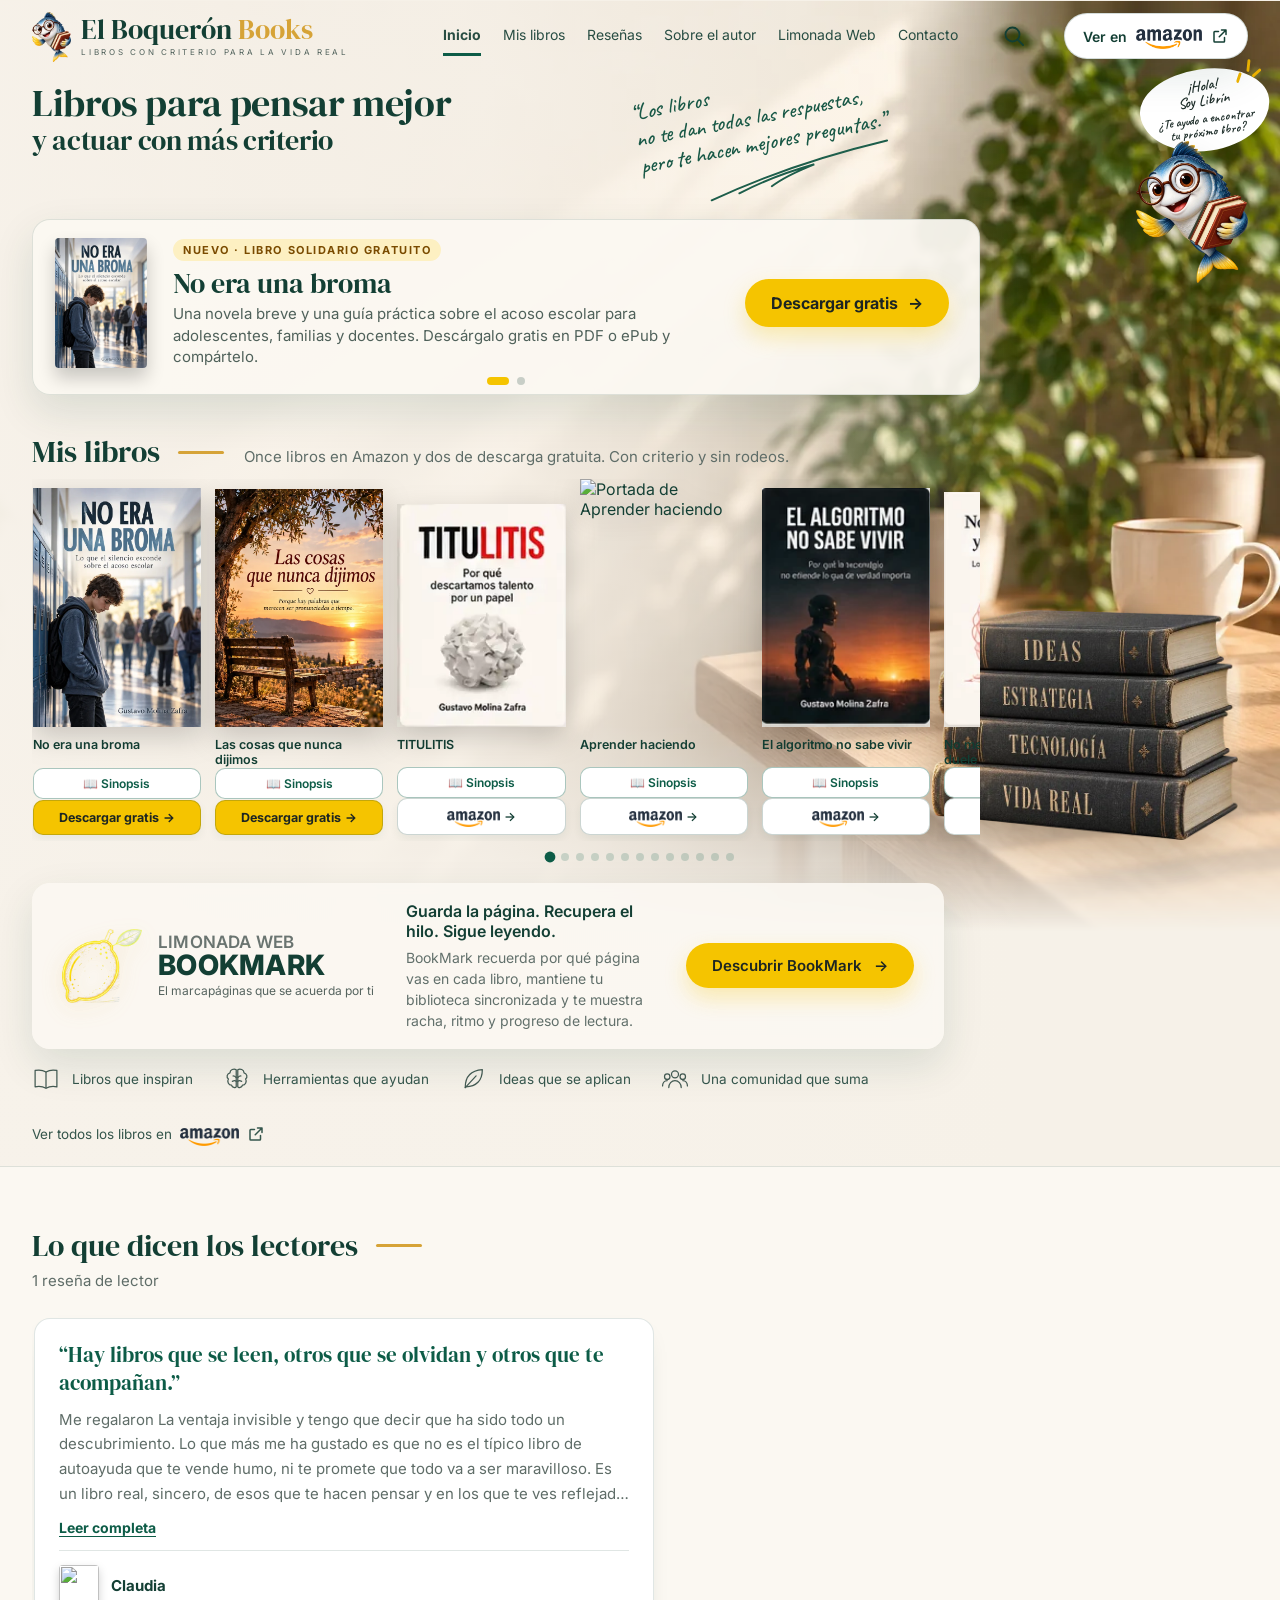
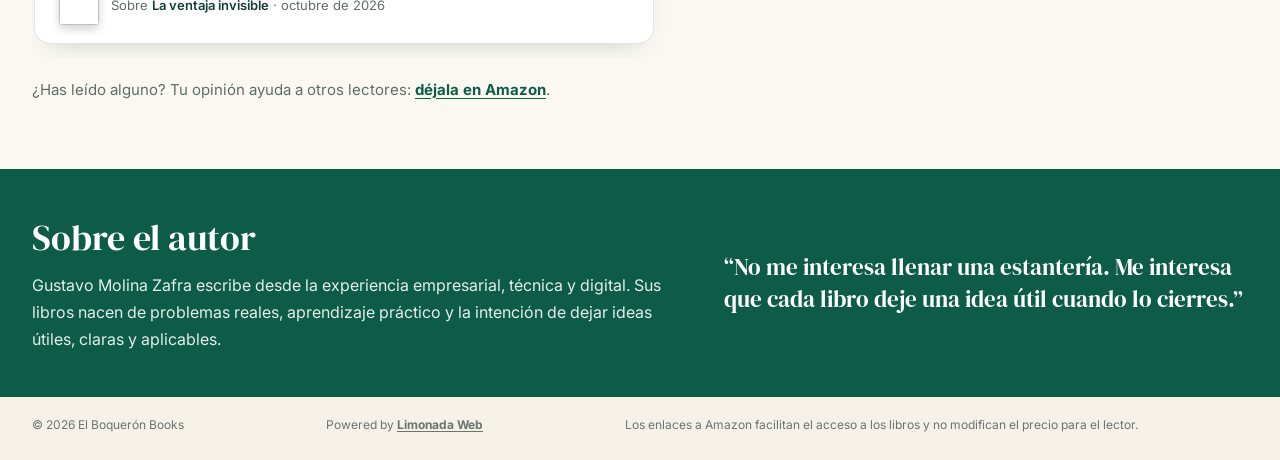
==== commit 31a51155: "Portada: el carrusel solidario vuelve bajo la cabecera Co-Authored-By: Claude Opus 5.5 <noreply@anth" ====
--- a/index.html
+++ b/index.html
@@ -465,6 +465,54 @@
    </div>
   </section>
 
+  <section class="solidario sol-carousel" id="solidario" aria-roledescription="carrusel" aria-label="Libros de descarga gratuita">
+   <div class="sol-track">
+    <div class="sol-slide is-active" role="group" aria-roledescription="diapositiva" aria-label="1 de 2">
+     <img class="sol-cover" src="assets/book-no-era-una-broma.webp" alt="Portada de No era una broma" width="600" height="851" loading="lazy" decoding="async">
+     <div class="sol-copy">
+      <span class="sol-tag">Nuevo · Libro solidario gratuito</span>
+      <h2 id="solidarioTitle">No era una broma</h2>
+      <p>Una novela breve y una guía práctica sobre el acoso escolar para adolescentes, familias y docentes. Descárgalo gratis en PDF o ePub y compártelo.</p>
+     </div>
+     <a class="sol-cta" href="libros/no-era-una-broma/">Descargar gratis <span aria-hidden="true">→</span></a>
+    </div>
+    <div class="sol-slide" role="group" aria-roledescription="diapositiva" aria-label="2 de 2" aria-hidden="true">
+     <img class="sol-cover" src="assets/book-las-cosas-que-nunca-dijimos.webp" alt="Portada de Las cosas que nunca dijimos" width="600" height="849" loading="lazy" decoding="async">
+     <div class="sol-copy">
+      <span class="sol-tag">Nuevo · Libro gratuito</span>
+      <h2 id="solidarioTitle2">Las cosas que nunca dijimos</h2>
+      <p>Doce relatos entrelazados sobre lo que callamos por miedo, por orgullo o por cariño, y lo que todavía estamos a tiempo de decir. Descárgalo gratis en PDF o ePub.</p>
+     </div>
+     <a class="sol-cta" href="libros/las-cosas-que-nunca-dijimos/" tabindex="-1">Descargar gratis <span aria-hidden="true">→</span></a>
+    </div>
+   </div>
+   <div class="sol-dots" role="tablist" aria-label="Elegir libro">
+    <button type="button" class="sol-dot is-active" role="tab" aria-selected="true" aria-label="No era una broma"></button>
+    <button type="button" class="sol-dot" role="tab" aria-selected="false" aria-label="Las cosas que nunca dijimos"></button>
+   </div>
+  </section>
+
+  <script>
+  (function(){
+   var root=document.getElementById('solidario');if(!root)return;
+   var slides=root.querySelectorAll('.sol-slide'),dots=root.querySelectorAll('.sol-dot'),i=0,timer=null,n=slides.length;
+   function show(k){
+    i=(k+n)%n;
+    slides.forEach(function(sl,j){var on=j===i;sl.classList.toggle('is-active',on);sl.setAttribute('aria-hidden',on?'false':'true');sl.querySelectorAll('a').forEach(function(a){a.tabIndex=on?0:-1})});
+    dots.forEach(function(d,j){var on=j===i;d.classList.toggle('is-active',on);d.setAttribute('aria-selected',on?'true':'false')});
+   }
+   function play(){if(n<2)return;stop();timer=setInterval(function(){show(i+1)},5000)}
+   function stop(){if(timer){clearInterval(timer);timer=null}}
+   dots.forEach(function(d,j){d.addEventListener('click',function(){show(j);play()})});
+   root.addEventListener('mouseenter',stop);root.addEventListener('mouseleave',play);
+   document.addEventListener('visibilitychange',function(){document.hidden?stop():play()});
+   var x0=null;
+   root.addEventListener('touchstart',function(e){x0=e.touches[0].clientX;stop()},{passive:true});
+   root.addEventListener('touchend',function(e){if(x0===null)return;var dx=e.changedTouches[0].clientX-x0;if(Math.abs(dx)>40)show(i+(dx<0?1:-1));x0=null;play()},{passive:true});
+   show(0);play();
+  })();
+  </script>
+
   <section class="books-area" id="libros" aria-labelledby="librosTitle">
    <div class="section-head"><h2 id="librosTitle">Mis libros</h2><p>Once libros en Amazon y dos de descarga gratuita. Con criterio y sin rodeos.</p></div>
    <div class="books">
@@ -516,54 +564,6 @@
    <a class="all" href="https://www.amazon.es/stores/author/B0H1TQJPHN/allbooks" target="_blank" rel="noopener">Ver todos los libros en <img class="amz-logo" src="assets/amazon-logo.webp" alt="Amazon" width="237" height="72"><svg width="18" height="18" viewBox="0 0 24 24" fill="none" stroke="currentColor" stroke-width="2" stroke-linecap="round" stroke-linejoin="round" aria-hidden="true"><path d="M14 4h6v6M20 4l-9 9M18 14v5a1 1 0 0 1-1 1H5a1 1 0 0 1-1-1V7a1 1 0 0 1 1-1h5"/></svg></a>
   </div>
 
-
-  <section class="solidario sol-carousel" id="solidario" aria-roledescription="carrusel" aria-label="Libros de descarga gratuita">
-   <div class="sol-track">
-    <div class="sol-slide is-active" role="group" aria-roledescription="diapositiva" aria-label="1 de 2">
-     <img class="sol-cover" src="assets/book-no-era-una-broma.webp" alt="Portada de No era una broma" width="600" height="851" loading="lazy" decoding="async">
-     <div class="sol-copy">
-      <span class="sol-tag">Nuevo · Libro solidario gratuito</span>
-      <h2 id="solidarioTitle">No era una broma</h2>
-      <p>Una novela breve y una guía práctica sobre el acoso escolar para adolescentes, familias y docentes. Descárgalo gratis en PDF o ePub y compártelo.</p>
-     </div>
-     <a class="sol-cta" href="libros/no-era-una-broma/">Descargar gratis <span aria-hidden="true">→</span></a>
-    </div>
-    <div class="sol-slide" role="group" aria-roledescription="diapositiva" aria-label="2 de 2" aria-hidden="true">
-     <img class="sol-cover" src="assets/book-las-cosas-que-nunca-dijimos.webp" alt="Portada de Las cosas que nunca dijimos" width="600" height="849" loading="lazy" decoding="async">
-     <div class="sol-copy">
-      <span class="sol-tag">Nuevo · Libro gratuito</span>
-      <h2 id="solidarioTitle2">Las cosas que nunca dijimos</h2>
-      <p>Doce relatos entrelazados sobre lo que callamos por miedo, por orgullo o por cariño, y lo que todavía estamos a tiempo de decir. Descárgalo gratis en PDF o ePub.</p>
-     </div>
-     <a class="sol-cta" href="libros/las-cosas-que-nunca-dijimos/" tabindex="-1">Descargar gratis <span aria-hidden="true">→</span></a>
-    </div>
-   </div>
-   <div class="sol-dots" role="tablist" aria-label="Elegir libro">
-    <button type="button" class="sol-dot is-active" role="tab" aria-selected="true" aria-label="No era una broma"></button>
-    <button type="button" class="sol-dot" role="tab" aria-selected="false" aria-label="Las cosas que nunca dijimos"></button>
-   </div>
-  </section>
-
-  <script>
-  (function(){
-   var root=document.getElementById('solidario');if(!root)return;
-   var slides=root.querySelectorAll('.sol-slide'),dots=root.querySelectorAll('.sol-dot'),i=0,timer=null,n=slides.length;
-   function show(k){
-    i=(k+n)%n;
-    slides.forEach(function(sl,j){var on=j===i;sl.classList.toggle('is-active',on);sl.setAttribute('aria-hidden',on?'false':'true');sl.querySelectorAll('a').forEach(function(a){a.tabIndex=on?0:-1})});
-    dots.forEach(function(d,j){var on=j===i;d.classList.toggle('is-active',on);d.setAttribute('aria-selected',on?'true':'false')});
-   }
-   function play(){if(n<2)return;stop();timer=setInterval(function(){show(i+1)},5000)}
-   function stop(){if(timer){clearInterval(timer);timer=null}}
-   dots.forEach(function(d,j){d.addEventListener('click',function(){show(j);play()})});
-   root.addEventListener('mouseenter',stop);root.addEventListener('mouseleave',play);
-   document.addEventListener('visibilitychange',function(){document.hidden?stop():play()});
-   var x0=null;
-   root.addEventListener('touchstart',function(e){x0=e.touches[0].clientX;stop()},{passive:true});
-   root.addEventListener('touchend',function(e){if(x0===null)return;var dx=e.changedTouches[0].clientX-x0;if(Math.abs(dx)>40)show(i+(dx<0?1:-1));x0=null;play()},{passive:true});
-   show(0);play();
-  })();
-  </script>
  </div>
 </div>
 
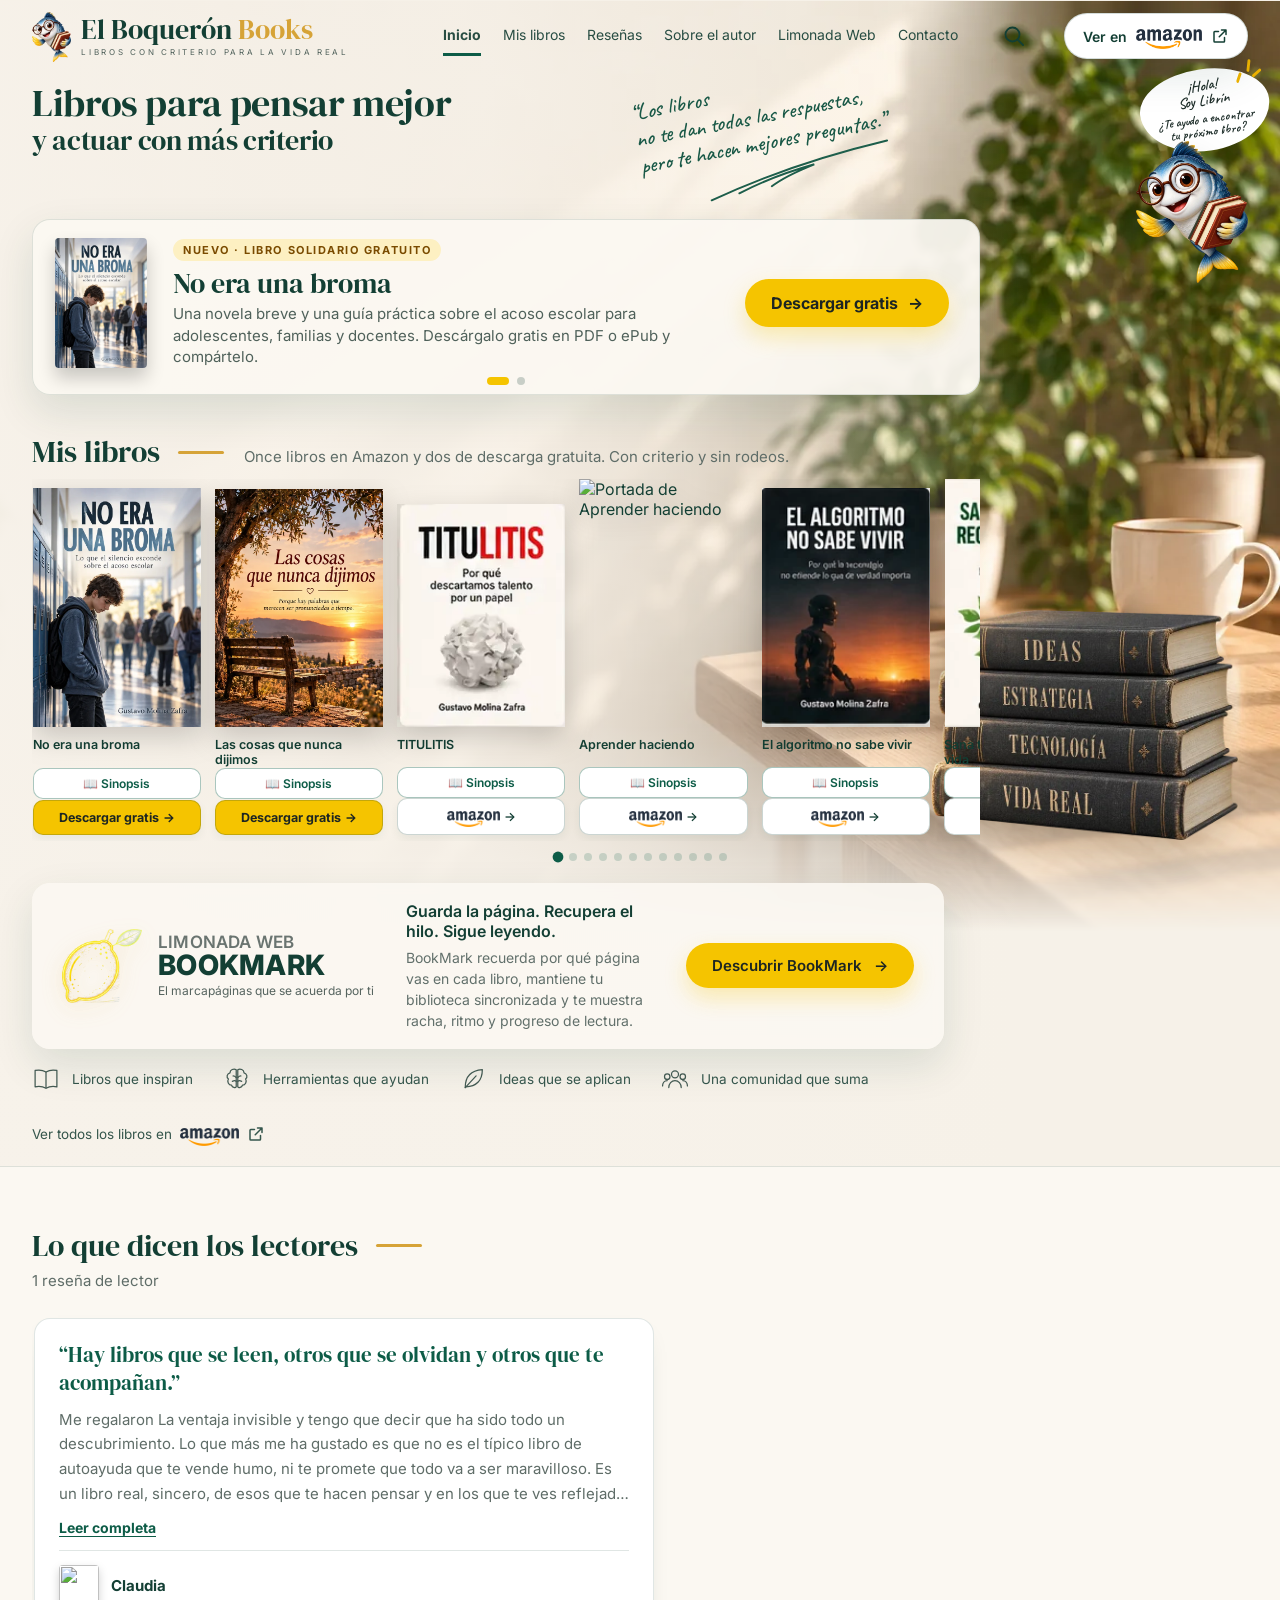
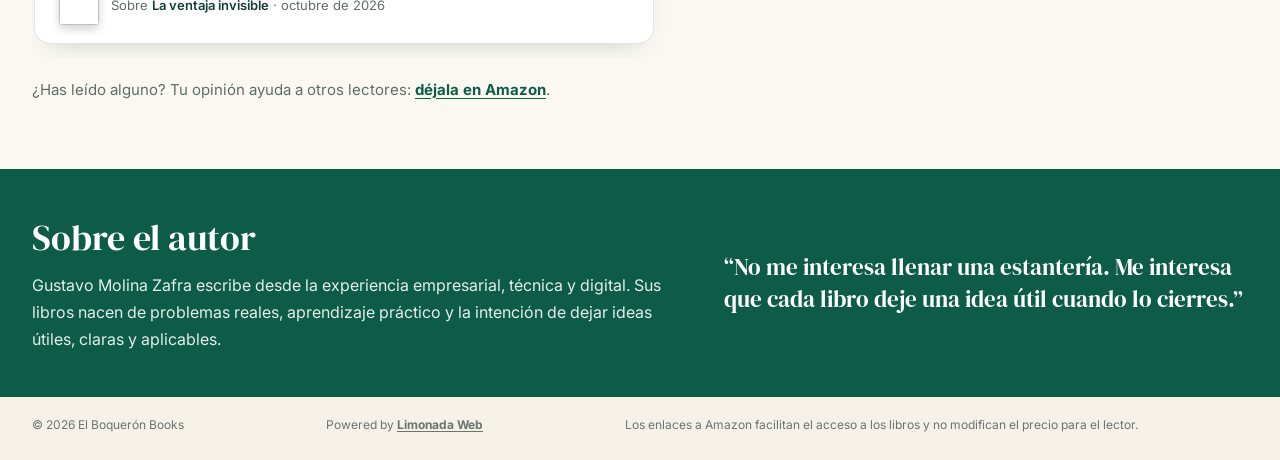
==== commit 30627437: "Retirar «No me pasa nada y aun así duele» de la web y de Librín Co-Authored-By: Claude Opus 5.5 <nor" ====
--- a/index.html
+++ b/index.html
@@ -526,8 +526,6 @@
     <a class="buy" href="https://www.amazon.es/dp/B0HK16QS67" target="_blank" rel="noopener" aria-label="Ver Aprender haciendo en Amazon"><span class="buy-txt">Ver en </span><img class="amz-logo" src="assets/amazon-logo.webp" alt="Amazon" width="237" height="72"><span aria-hidden="true">→</span></a></article>
     <article class="book"><div class="cover" tabindex="0" aria-describedby="syn-algoritmo" aria-label="Sinopsis de El algoritmo no sabe vivir"><img src="https://m.media-amazon.com/images/I/71YWhQ50+YL._SL600_.jpg" onerror="this.onerror=null;this.src='assets/book-algoritmo.webp'" alt="Portada de El algoritmo no sabe vivir" width="600" height="833" loading="lazy" decoding="async"><div class="synopsis" id="syn-algoritmo" role="tooltip"><p class="syn-hook">Vivimos rodeados de pantallas que aprenden qué nos gusta, qué compramos y qué consigue mantener nuestra atención. Pero hay algo que ningún algoritmo puede hacer por nosotros: vivir.</p><p>El algoritmo no sabe vivir habla de crecer y tomar decisiones en un mundo dominado por redes sociales, comparación, tecnología y ruido constante.</p><p>No pretende que renuncies a la tecnología, sino ayudarte a utilizarla sin permitir que ella termine decidiendo quién eres.</p></div></div><h3>El algoritmo no sabe vivir</h3><button type="button" class="syn-btn" aria-expanded="false">📖 Sinopsis</button>
     <a class="buy" href="https://www.amazon.es/dp/B0HJX61794" target="_blank" rel="noopener" aria-label="Ver El algoritmo no sabe vivir en Amazon"><span class="buy-txt">Ver en </span><img class="amz-logo" src="assets/amazon-logo.webp" alt="Amazon" width="237" height="72"><span aria-hidden="true">→</span></a></article>
-    <article class="book"><div class="cover" tabindex="0" aria-describedby="syn-nomepasa" aria-label="Sinopsis de No me pasa nada y aun así duele"><img src="https://m.media-amazon.com/images/I/61vo00Y1LKL._SL600_.jpg" onerror="this.onerror=null;this.src='assets/book-no-me-pasa.webp'" alt="Portada de No me pasa nada y aun así duele: Lo que la artritis no deja ver y cómo acompañar sin hacer daño" width="600" height="833" loading="lazy" decoding="async"><div class="synopsis" id="syn-nomepasa" role="tooltip"><p class="syn-hook">¿Qué ocurre cuando las pruebas dicen que todo parece estar bien, pero tú sigues sintiendo dolor?</p><p>No me pasa nada… y aun así duele se acerca a esa frustrante distancia entre lo que aparece en un informe médico y lo que una persona siente cada día.</p><p>Un libro sobre dolor, incertidumbre, búsqueda de respuestas y, sobre todo, sobre aprender a convivir con aquello que todavía no tiene una explicación sencilla. Porque que algo no aparezca claramente en una prueba no hace que deje de doler.</p></div></div><h3>No me pasa nada y aun así duele</h3><button type="button" class="syn-btn" aria-expanded="false">📖 Sinopsis</button>
-    <a class="buy" href="https://www.amazon.es/dp/B0H21Q1QQ1" target="_blank" rel="noopener" aria-label="Ver No me pasa nada y aun así duele en Amazon"><span class="buy-txt">Ver en </span><img class="amz-logo" src="assets/amazon-logo.webp" alt="Amazon" width="237" height="72"><span aria-hidden="true">→</span></a></article>
     <article class="book"><div class="cover" tabindex="0" aria-describedby="syn-sana" aria-label="Sinopsis de Sana tu cuerpo, recupera tu vida"><img src="https://m.media-amazon.com/images/I/71lDSspk7pL._SL600_.jpg" onerror="this.onerror=null;this.src='assets/book-sana.webp'" alt="Portada de Sana tu cuerpo, recupera tu vida: La guía antiinflamatoria definitiva" width="600" height="833" loading="lazy" decoding="async"><div class="synopsis" id="syn-sana" role="tooltip"><p class="syn-hook">Cuidarse no debería significar vivir contando calorías ni siguiendo dietas imposibles.</p><p>Sana tu cuerpo, recupera tu vida propone volver a algo mucho más sencillo: entender cómo nuestra alimentación y nuestros hábitos cotidianos pueden influir en cómo nos sentimos.</p><p>Un recorrido práctico por nutrición antiinflamatoria, recetas y decisiones diarias pensado para convertir el cuidado personal en algo sostenible. No se trata de comer perfecto, sino de aprender a comer mejor y recuperar poco a poco el control sobre nuestros hábitos.</p></div></div><h3>Sana tu cuerpo, recupera tu vida</h3><button type="button" class="syn-btn" aria-expanded="false">📖 Sinopsis</button>
     <a class="buy" href="https://www.amazon.es/dp/B0GZDC1GPP" target="_blank" rel="noopener" aria-label="Ver Sana tu cuerpo, recupera tu vida en Amazon"><span class="buy-txt">Ver en </span><img class="amz-logo" src="assets/amazon-logo.webp" alt="Amazon" width="237" height="72"><span aria-hidden="true">→</span></a></article>
     <article class="book"><div class="cover" tabindex="0" aria-describedby="syn-chatgpt" aria-label="Sinopsis de ChatGPT para gerentes de CAT"><img src="https://m.media-amazon.com/images/I/71XMz-PXojL._SL600_.jpg" onerror="this.onerror=null;this.src='assets/book-chatgpt-cat.webp'" alt="Portada de ChatGPT para Gerentes de CAT: Cómo aumentar productividad, ventas, control interno y ventaja competitiva usando Inteligencia Artificial" width="600" height="833" loading="lazy" decoding="async"><div class="synopsis" id="syn-chatgpt" role="tooltip"><p class="syn-hook">La inteligencia artificial no tiene que sustituir la experiencia de quien conoce un desguace. Puede ayudarle a aprovecharla mucho mejor.</p><p>ChatGPT para Gerentes de CAT lleva la IA al funcionamiento real de un Centro Autorizado de Tratamiento: administración, venta de recambios, atención al cliente, marketing, organización, productividad y gestión.</p><p>Un libro pensado desde dentro del sector, con ejemplos y herramientas aplicables al trabajo diario para descubrir que la IA no es únicamente tecnología: también puede convertirse en una herramienta de gestión.</p></div></div><h3>ChatGPT para gerentes de CAT</h3><button type="button" class="syn-btn" aria-expanded="false">📖 Sinopsis</button>
@@ -648,12 +646,6 @@
   pitch:'Habla de crecer y tomar decisiones en un mundo de redes sociales, comparación y ruido constante. **No pretende que renuncies a la tecnología**, sino ayudarte a usarla sin que acabe decidiendo quién eres.',
   para:'jóvenes de 17 a 25 años; muchas veces lo compran padres, abuelos o profesores para regalarlo',
   gift:'un hijo, nieto o alumno que empieza su vida adulta'},
- {id:'nomepasa',title:'No me pasa nada y aun así duele',sub:'Lo que la artritis no deja ver y cómo acompañar sin hacer daño',asin:'B0H21Q1QQ1',img:'61vo00Y1LKL',local:'no-me-pasa',
-  alias:['no me pasa nada','aun asi duele'],
-  kw:{prueba:4,'informe medico':5,'no me encuentran nada':5,'no me sale nada':5,analitica:3,diagnostico:3,incertidumbre:3,'todo bien':2,artritis:5,dolor:4,duele:4,articulacion:4,reuma:4,reumatoide:5,enfermedad:3,cronica:3,cronico:3,invisible:4,acompanar:4,pareja:3,familiar:3,cuidar:3,cuidador:4,empatia:4,comprension:3,incomprendido:4,rigidez:4,inflamacion:2,salud:2,fibromialgia:3,lupus:3,autoinmune:3},
-  pitch:'Se acerca a esa distancia tan frustrante entre lo que dice un informe médico y lo que una persona siente cada día: **cuando las pruebas dicen que todo está bien, pero sigue doliendo**. Habla de dolor, incertidumbre, búsqueda de respuestas y de aprender a convivir con lo que aún no tiene una explicación sencilla.',
-  para:'personas con un dolor persistente que no siempre se ve en las pruebas, como la artritis, y quienes las acompañan',
-  gift:'alguien que convive con dolor crónico, o quien le cuida'},
  {id:'sana',title:'Sana tu cuerpo, recupera tu vida',sub:'La guía antiinflamatoria definitiva',asin:'B0GZDC1GPP',img:'71lDSspk7pL',local:'sana',
   alias:['sana tu cuerpo','recupera tu vida'],
   kw:{caloria:4,'comer mejor':4,'contar calorias':5,salud:3,antiinflamatoria:5,antiinflamatorio:5,inflamacion:4,receta:5,cocina:4,cocinar:4,comer:3,comida:3,alimentacion:4,dieta:3,nutricion:4,suplemento:5,suplementacion:5,vitamina:3,fatiga:5,cansancio:4,cansado:4,energia:3,agotamiento:4,agotado:4,cuidarme:3,cuidarse:3,habito:3,bienestar:3,medibitacora:5,digestion:2,sano:3,saludable:4},
